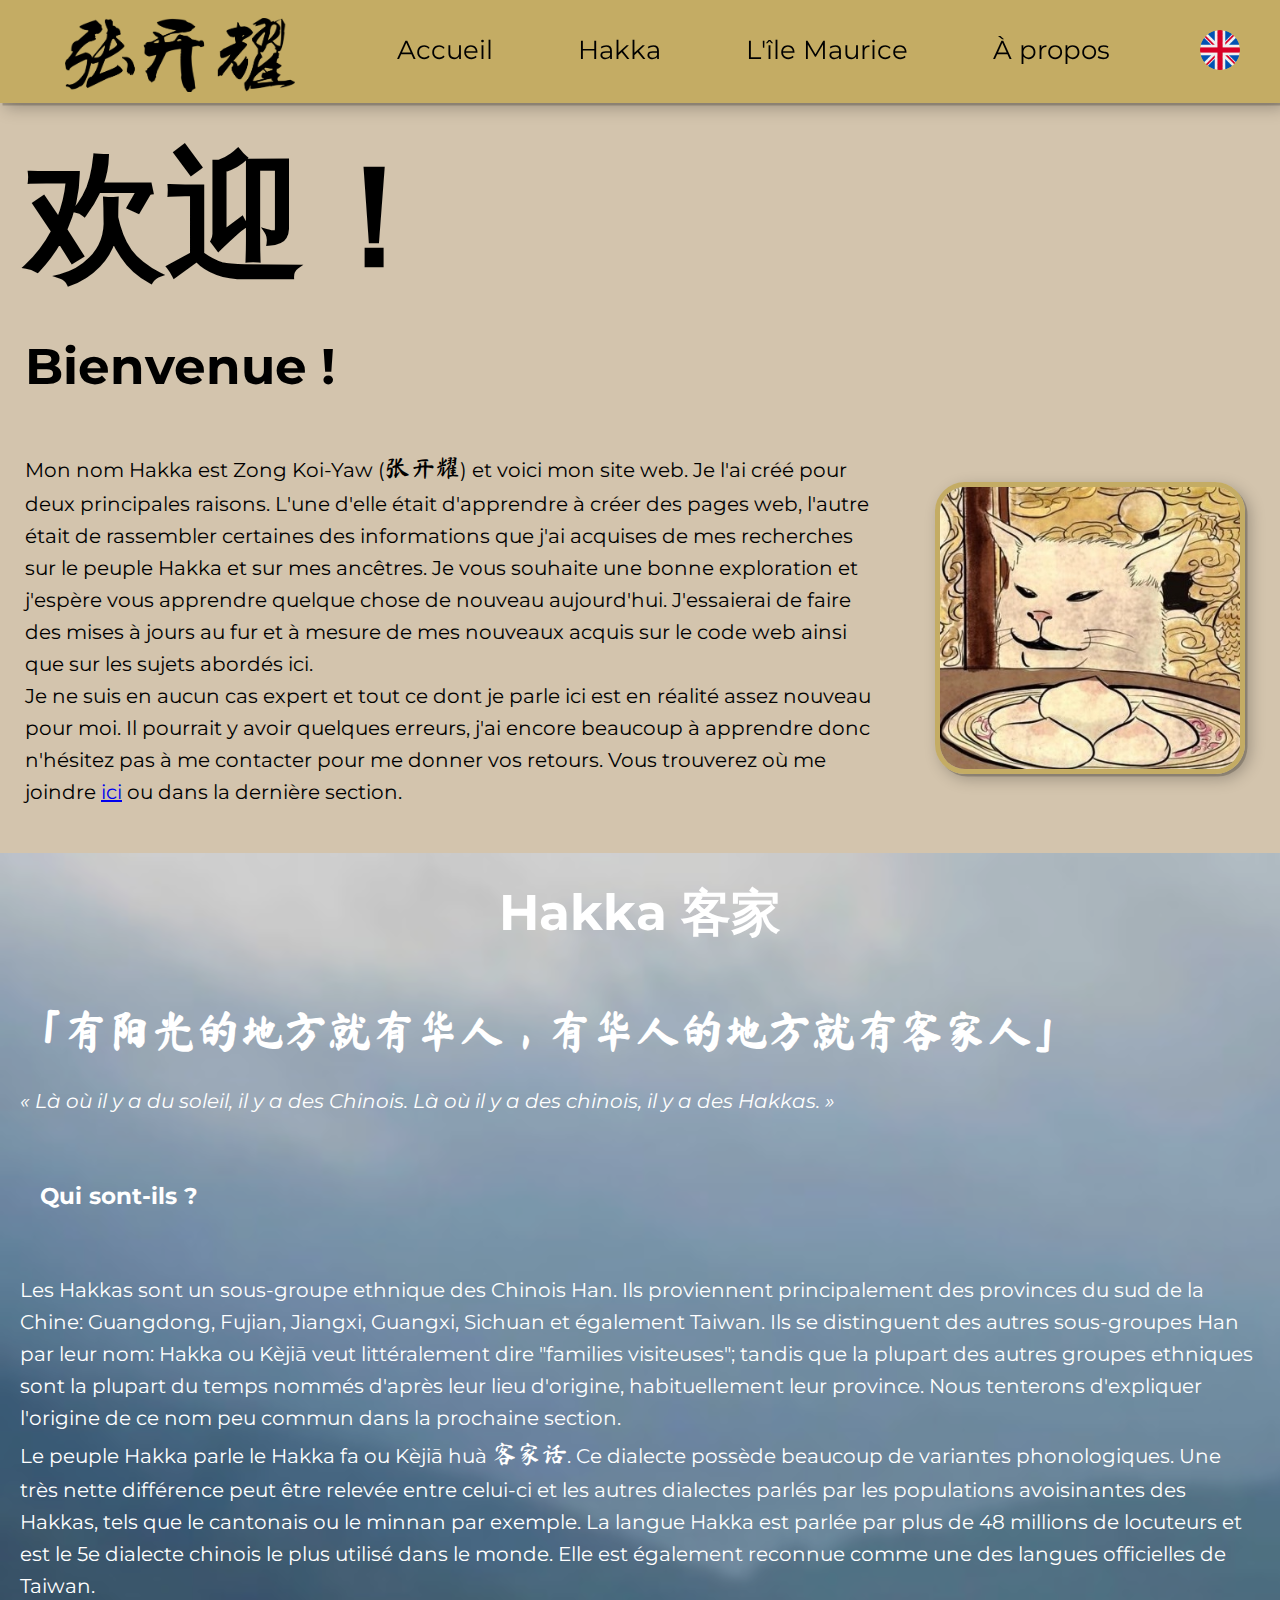
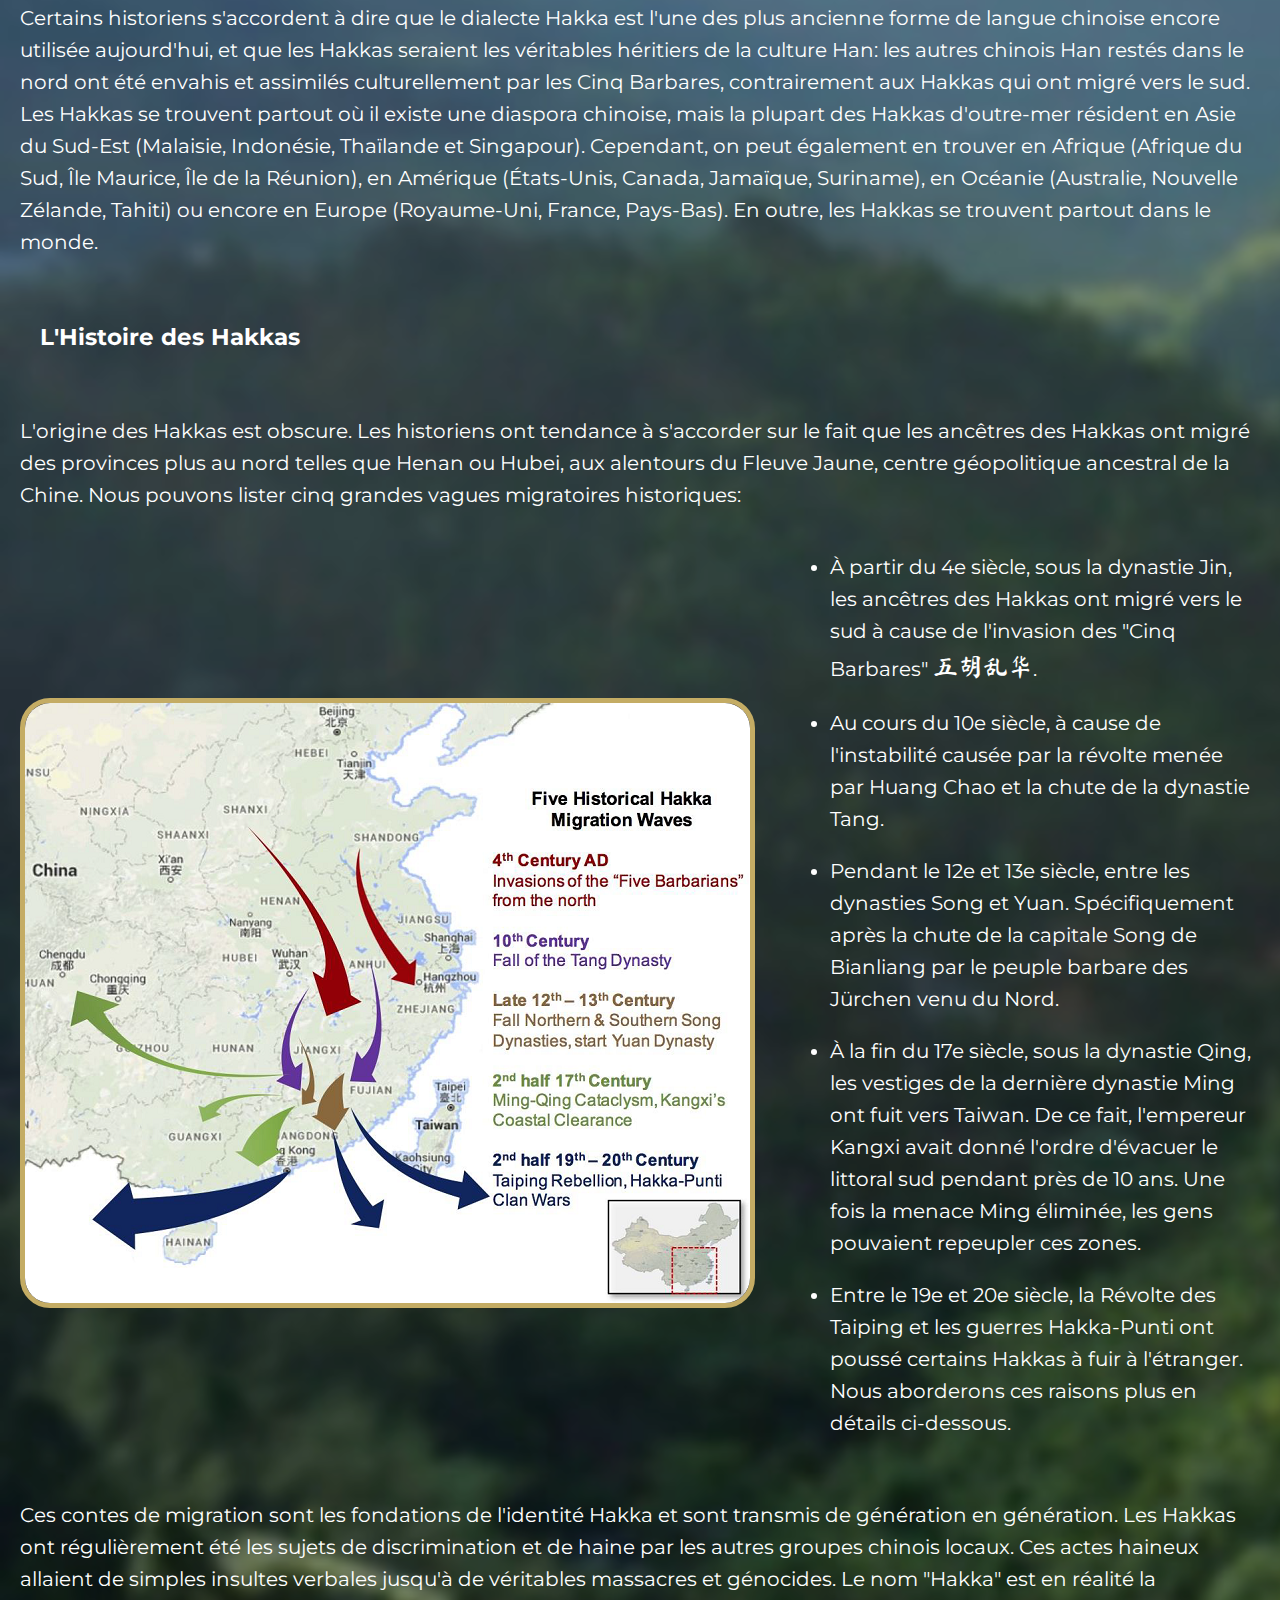
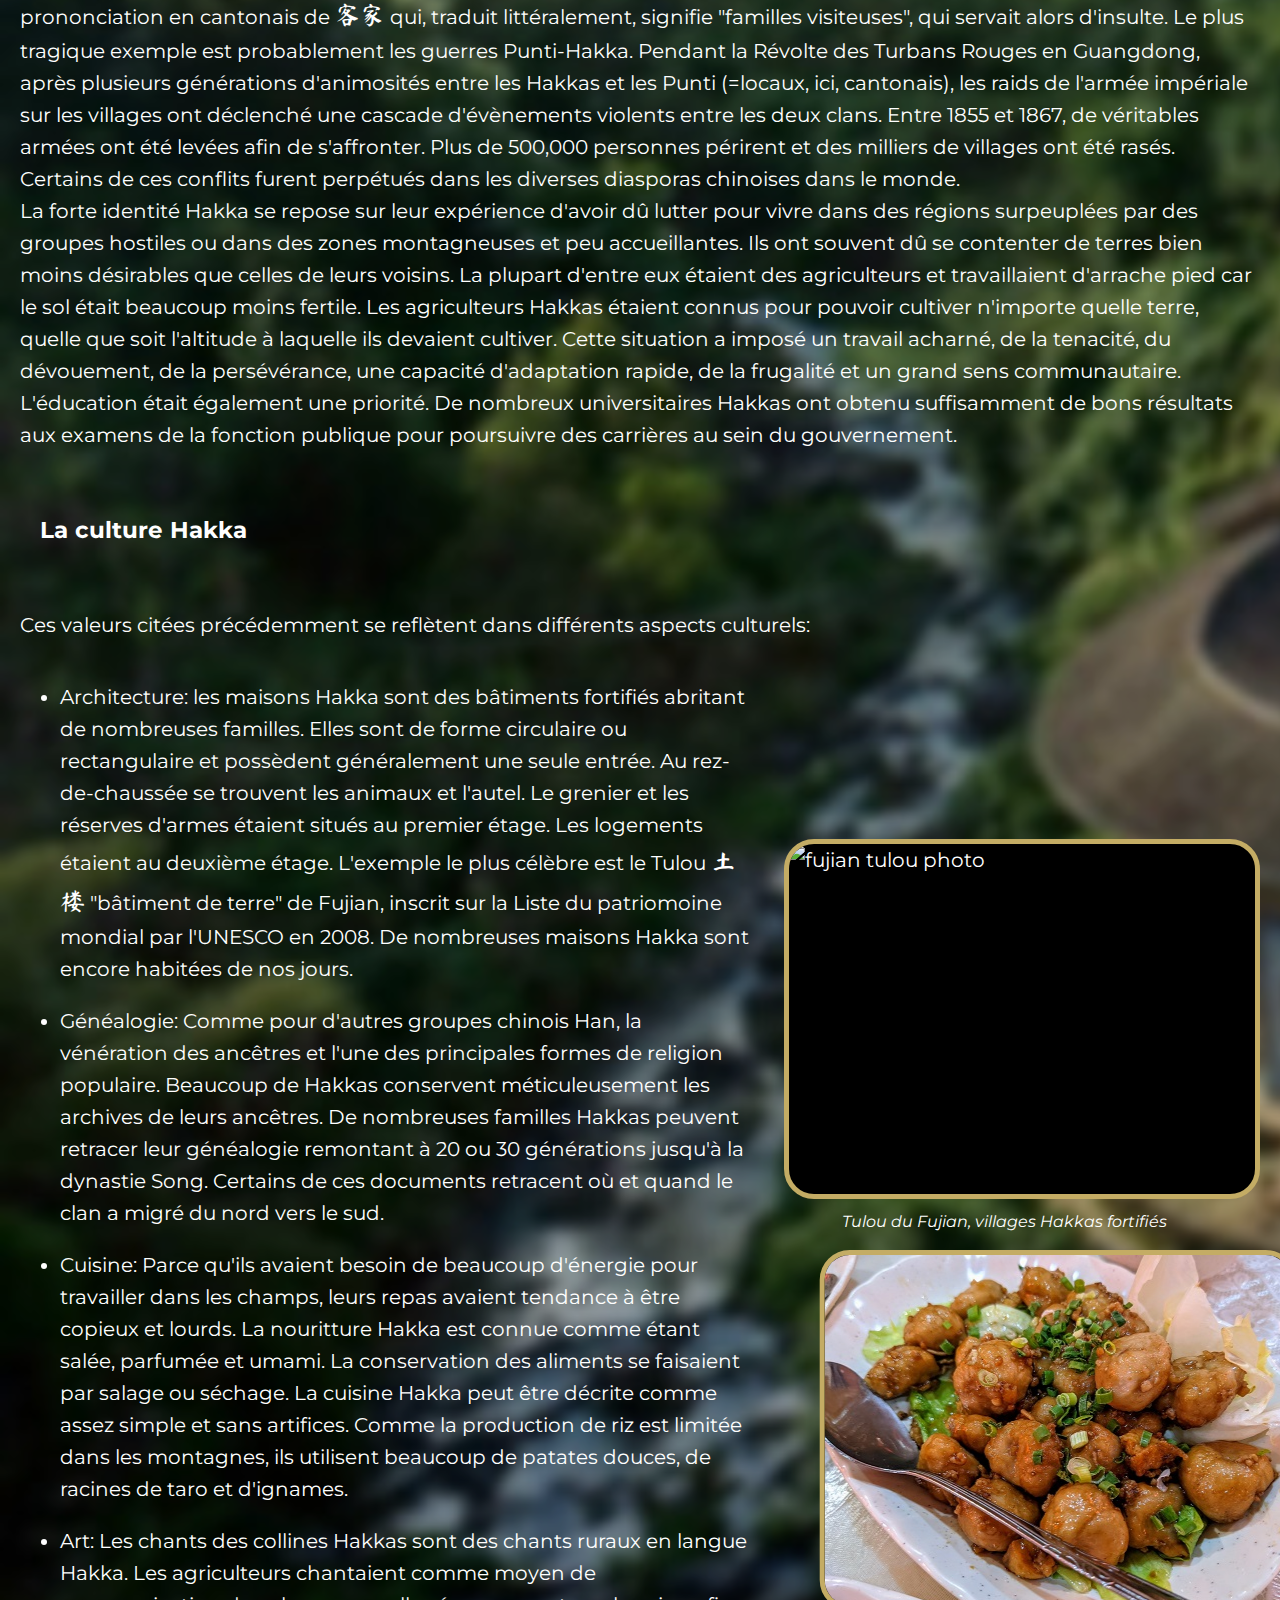
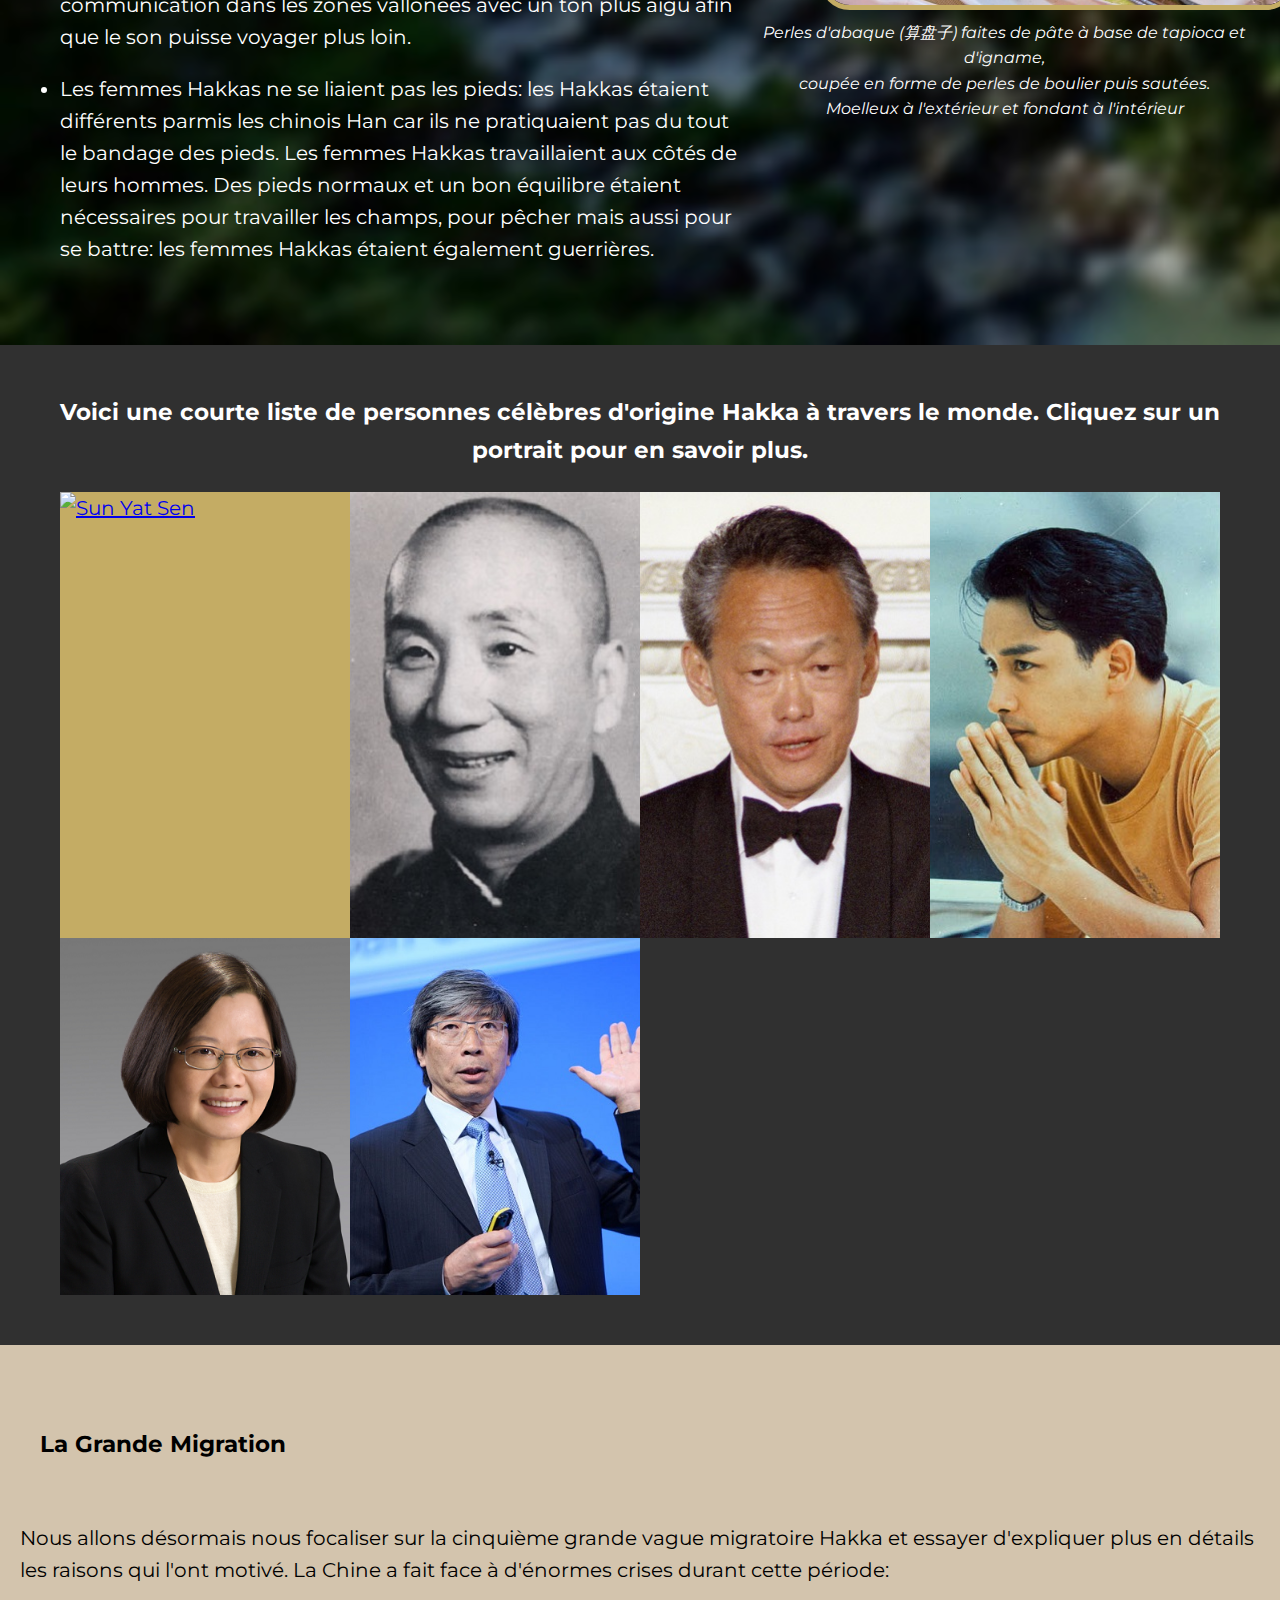
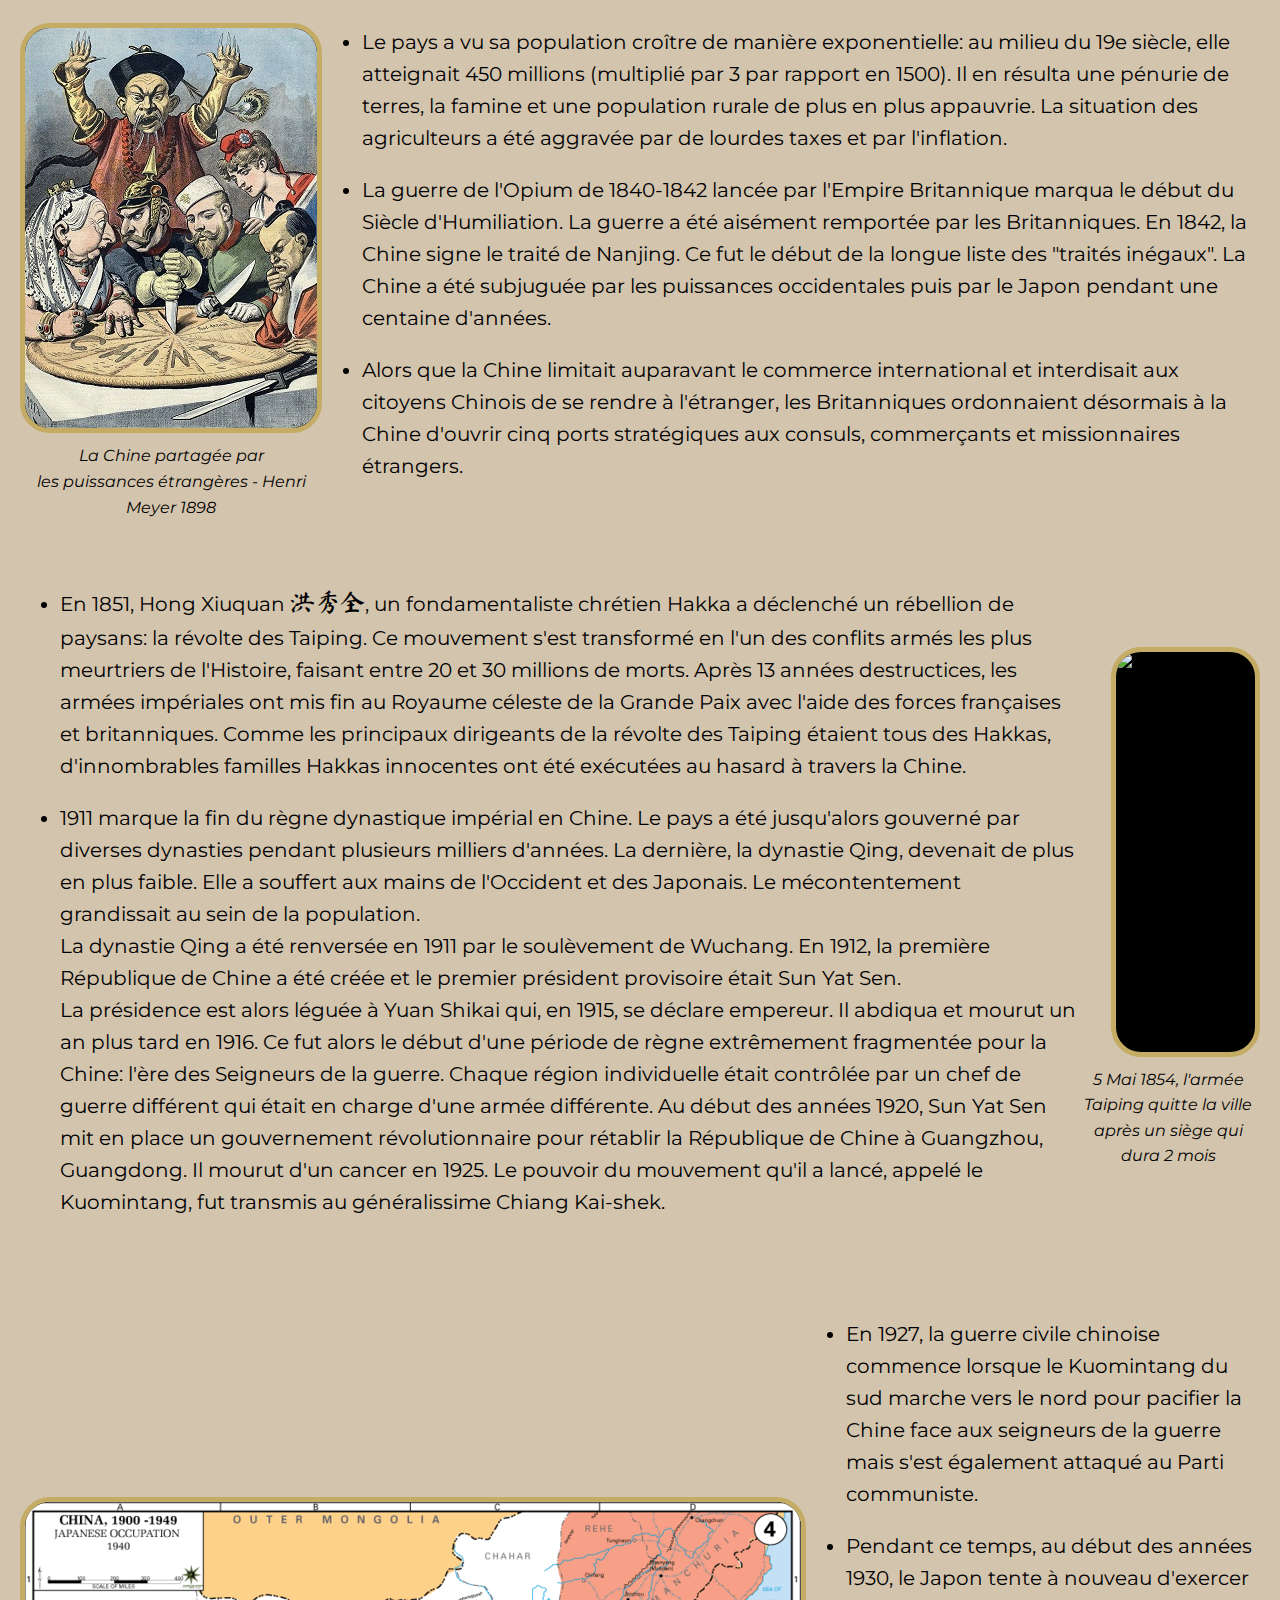
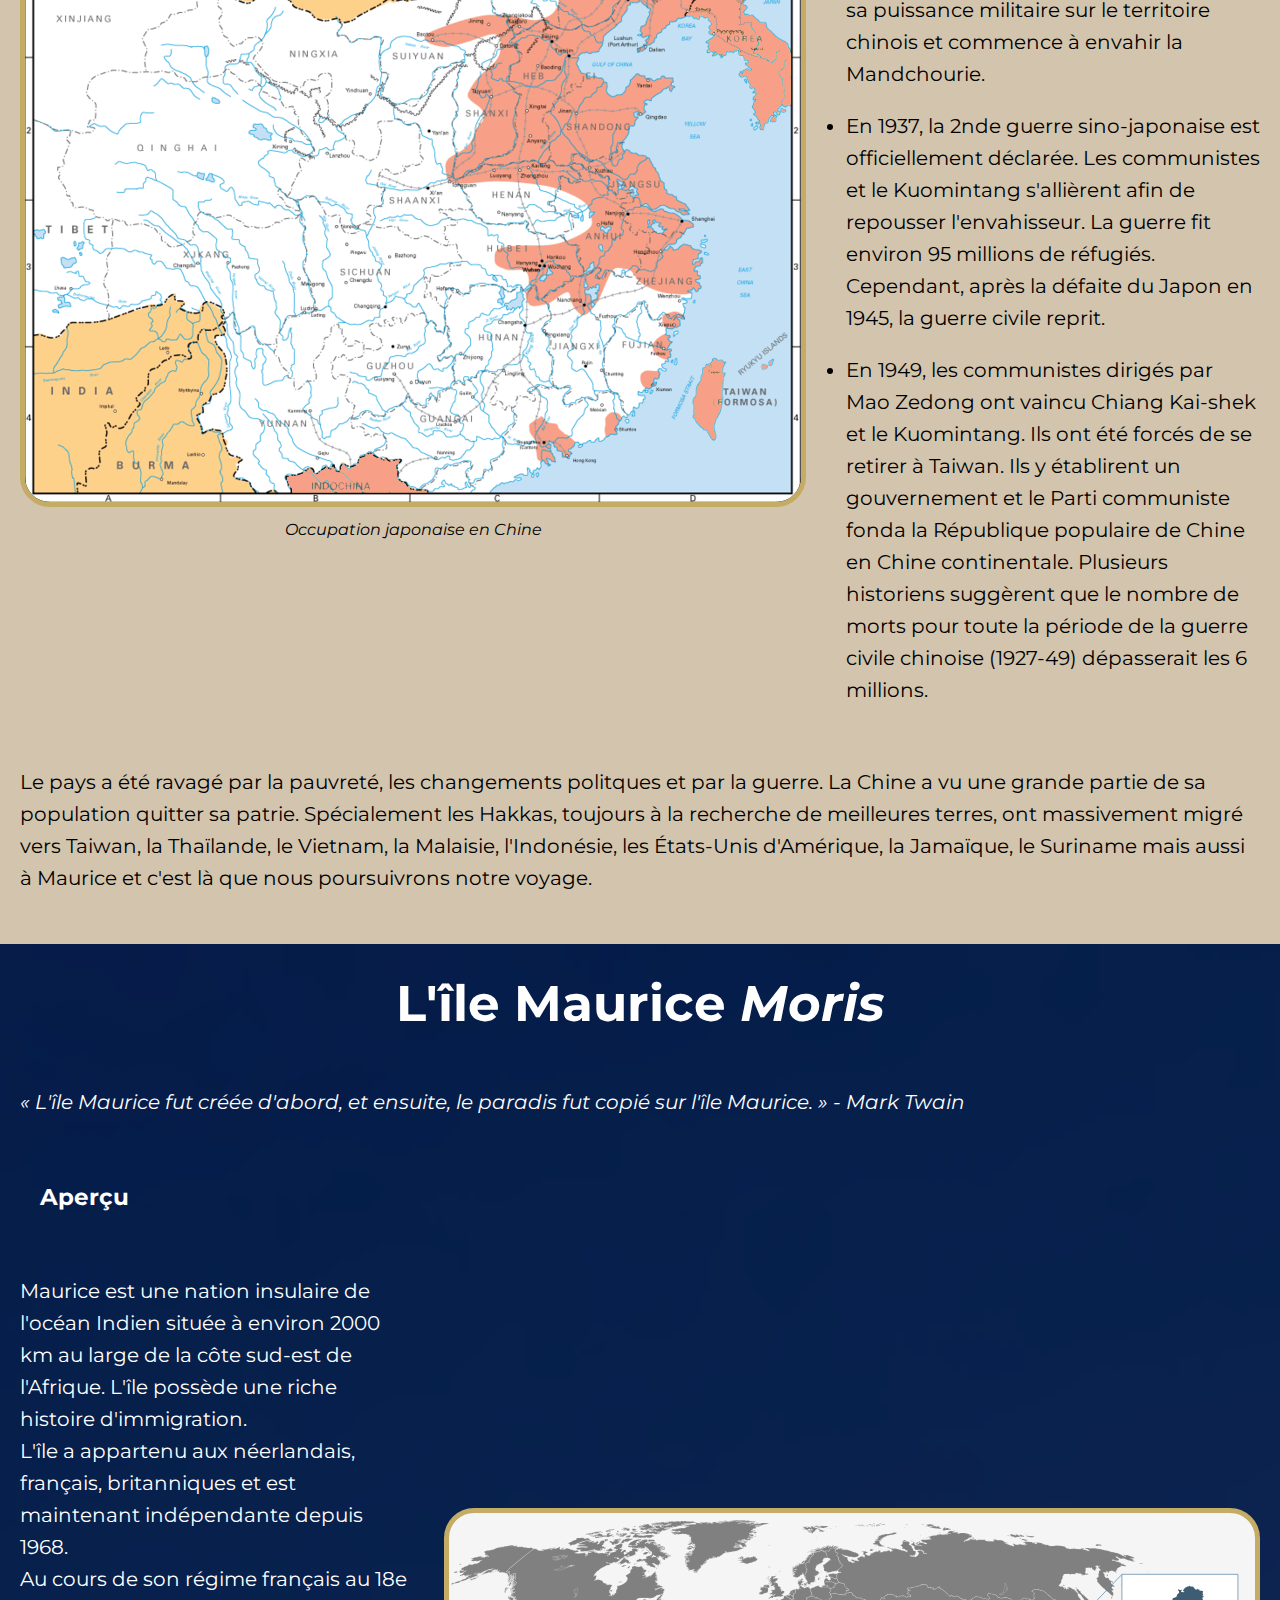
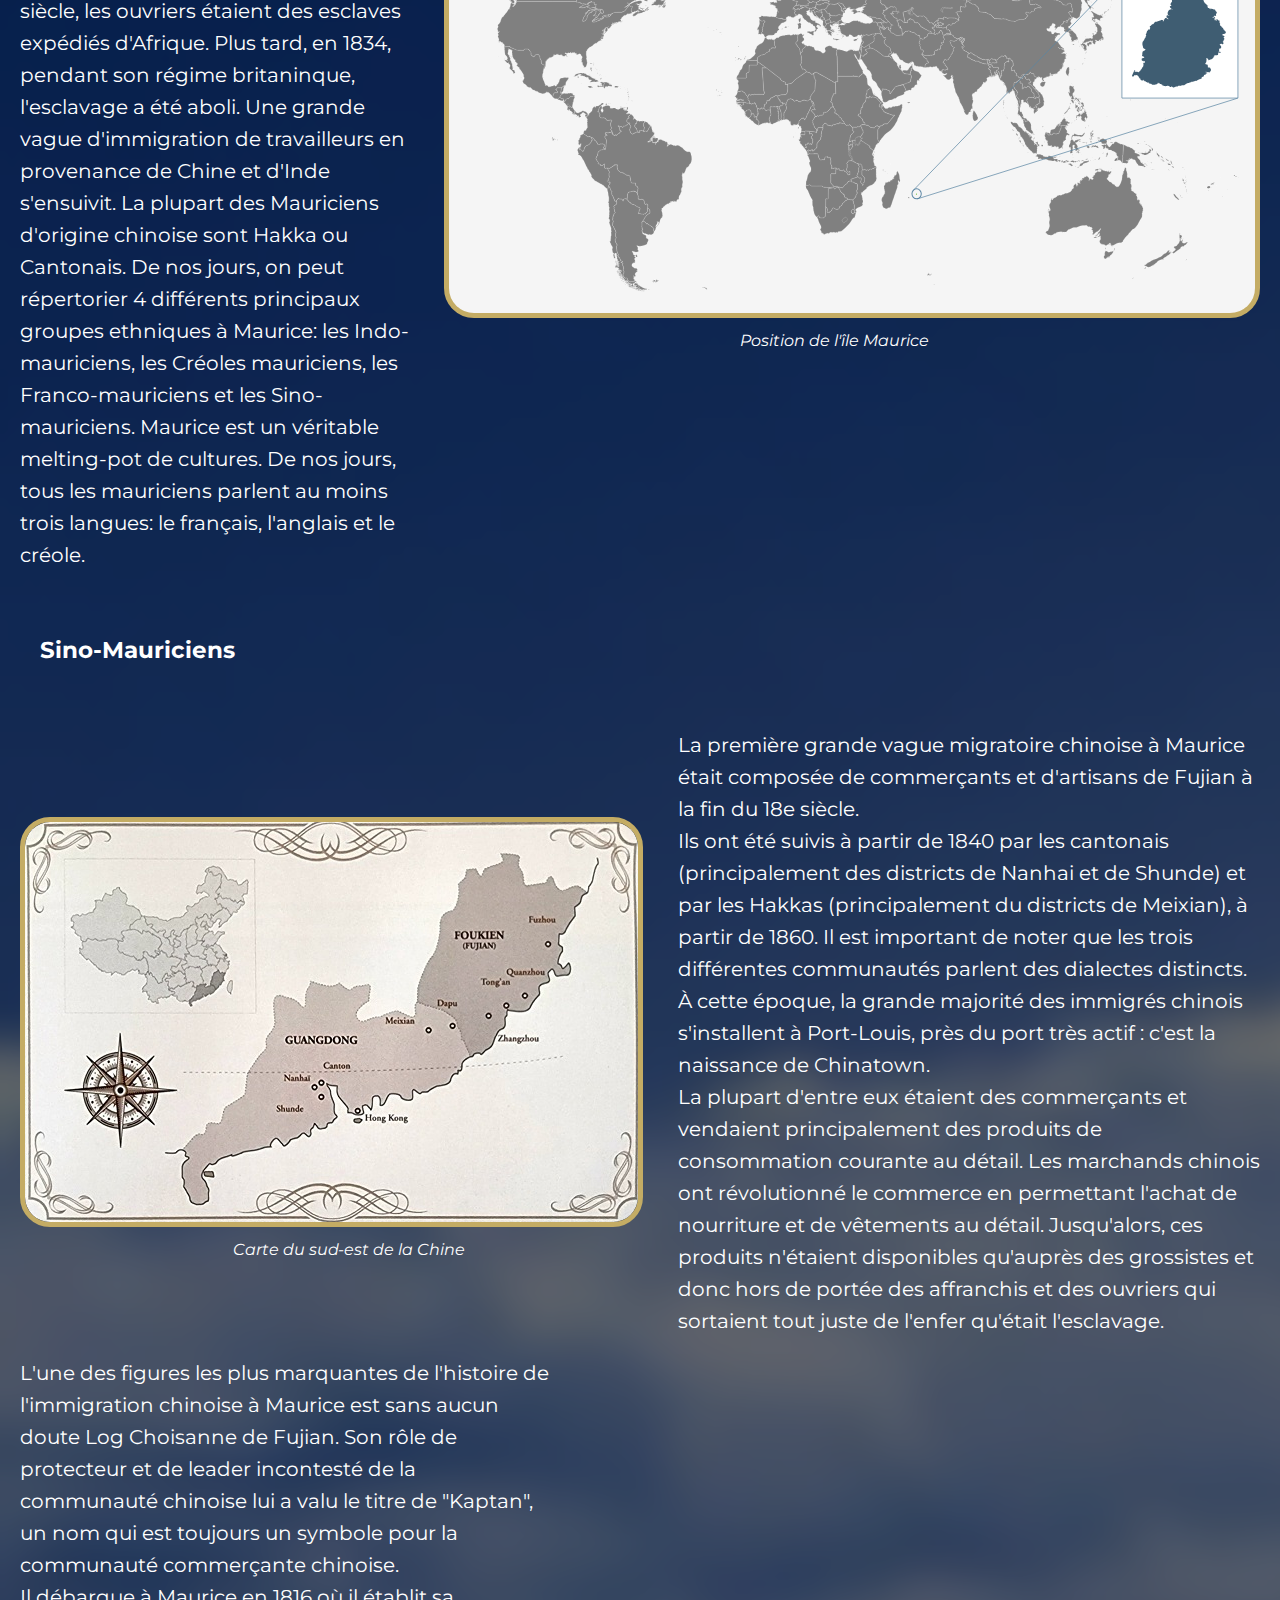
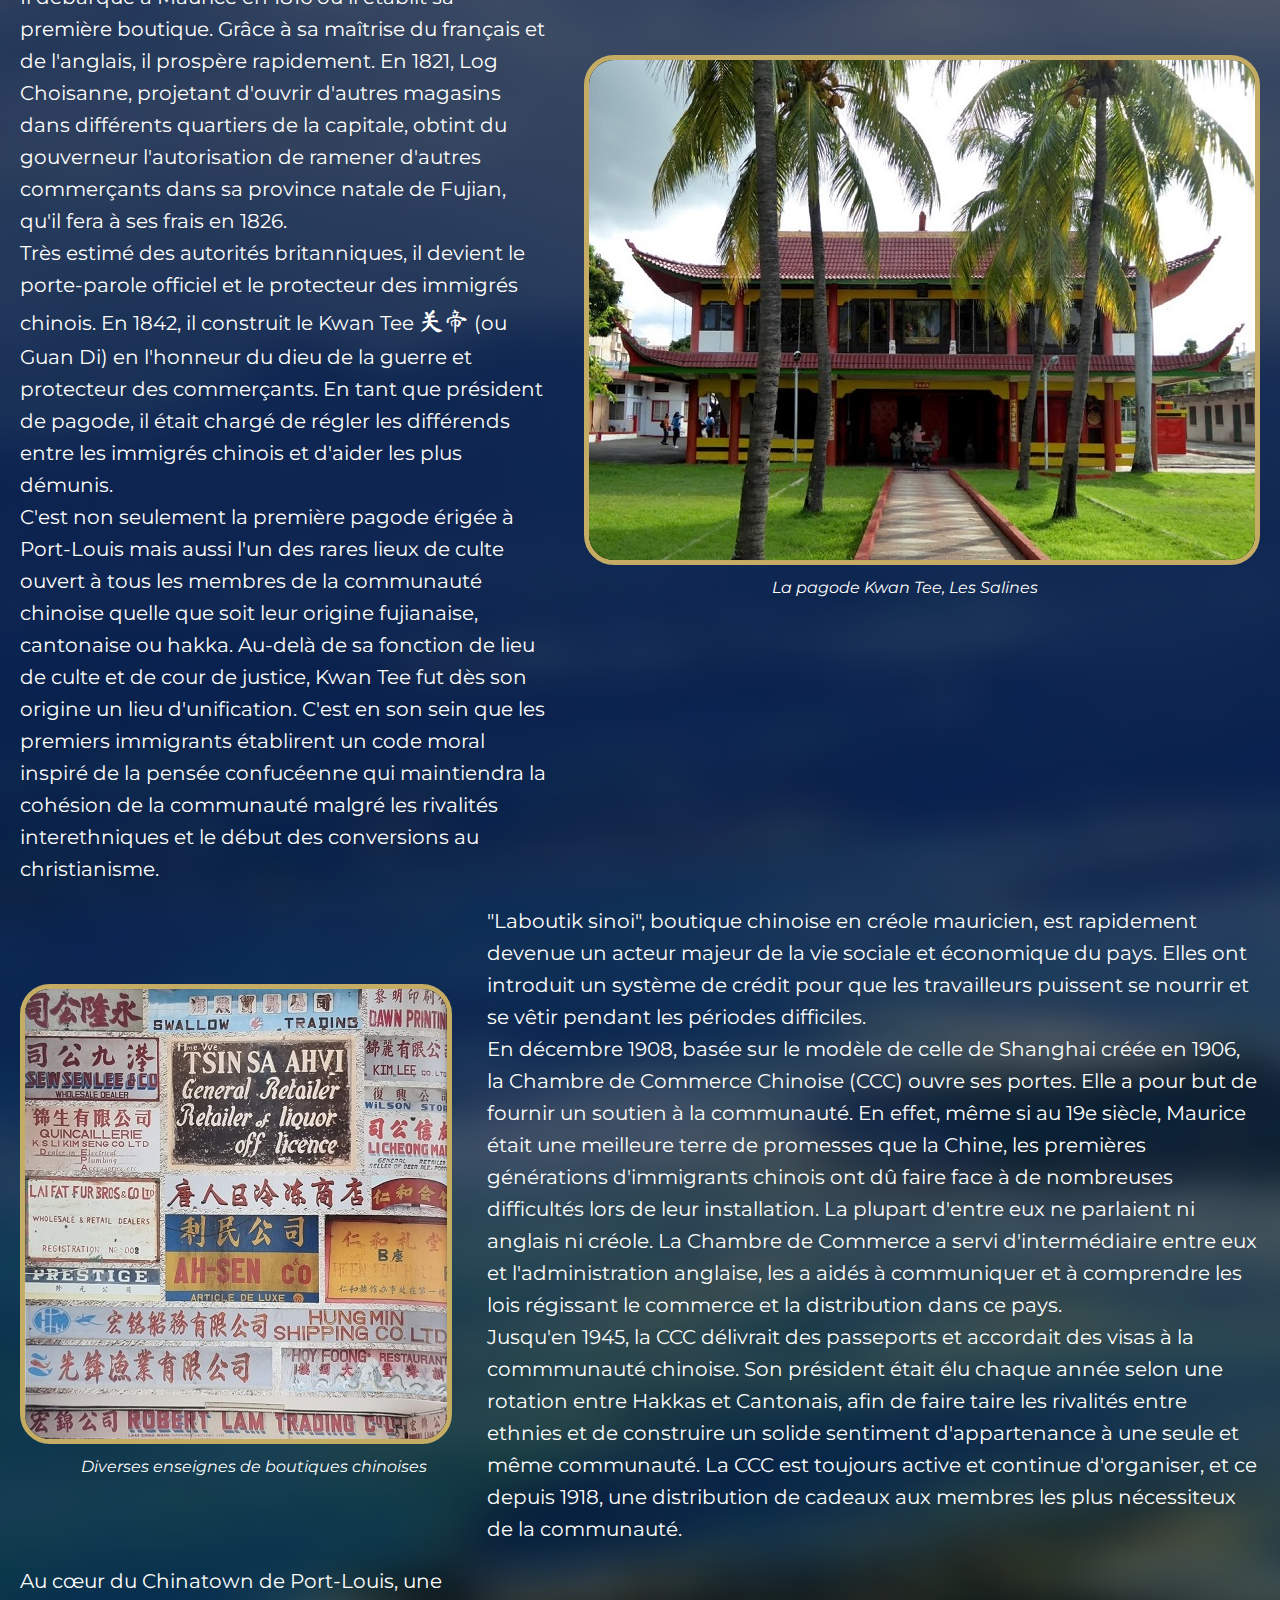
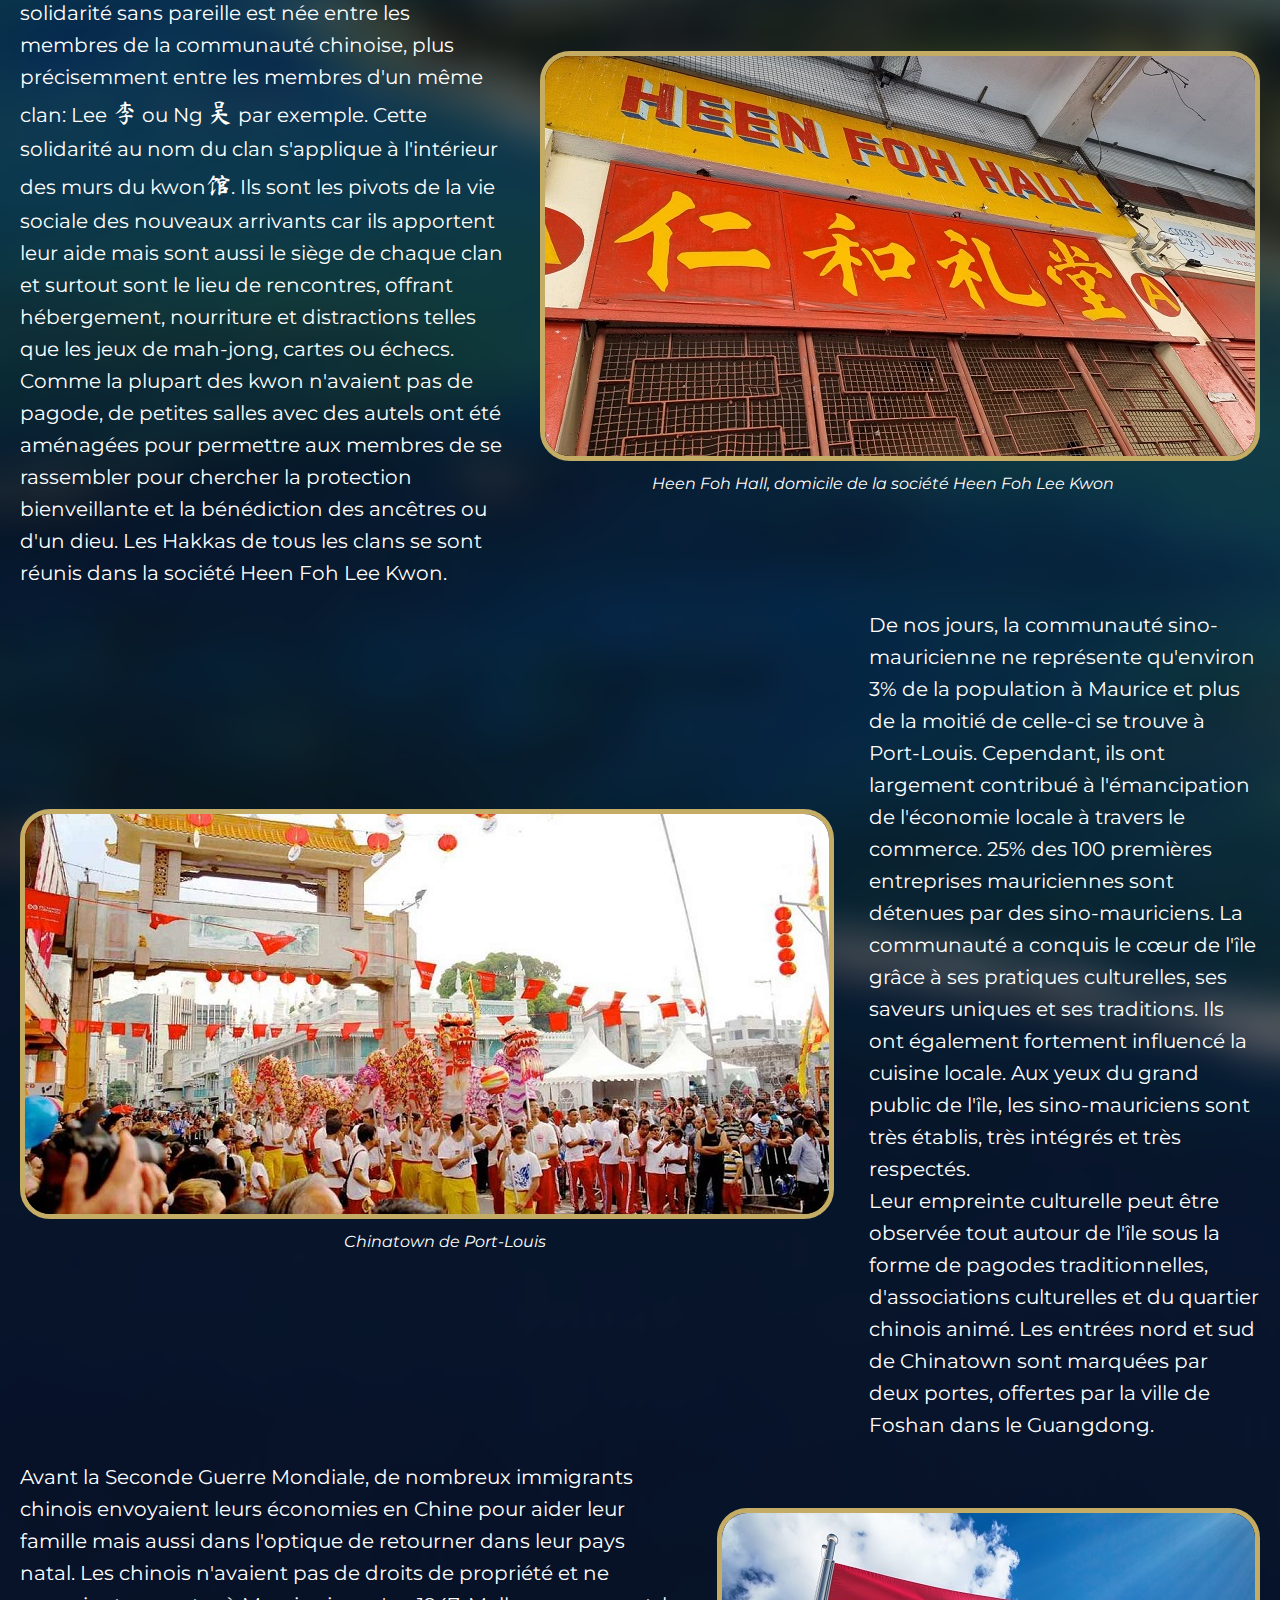
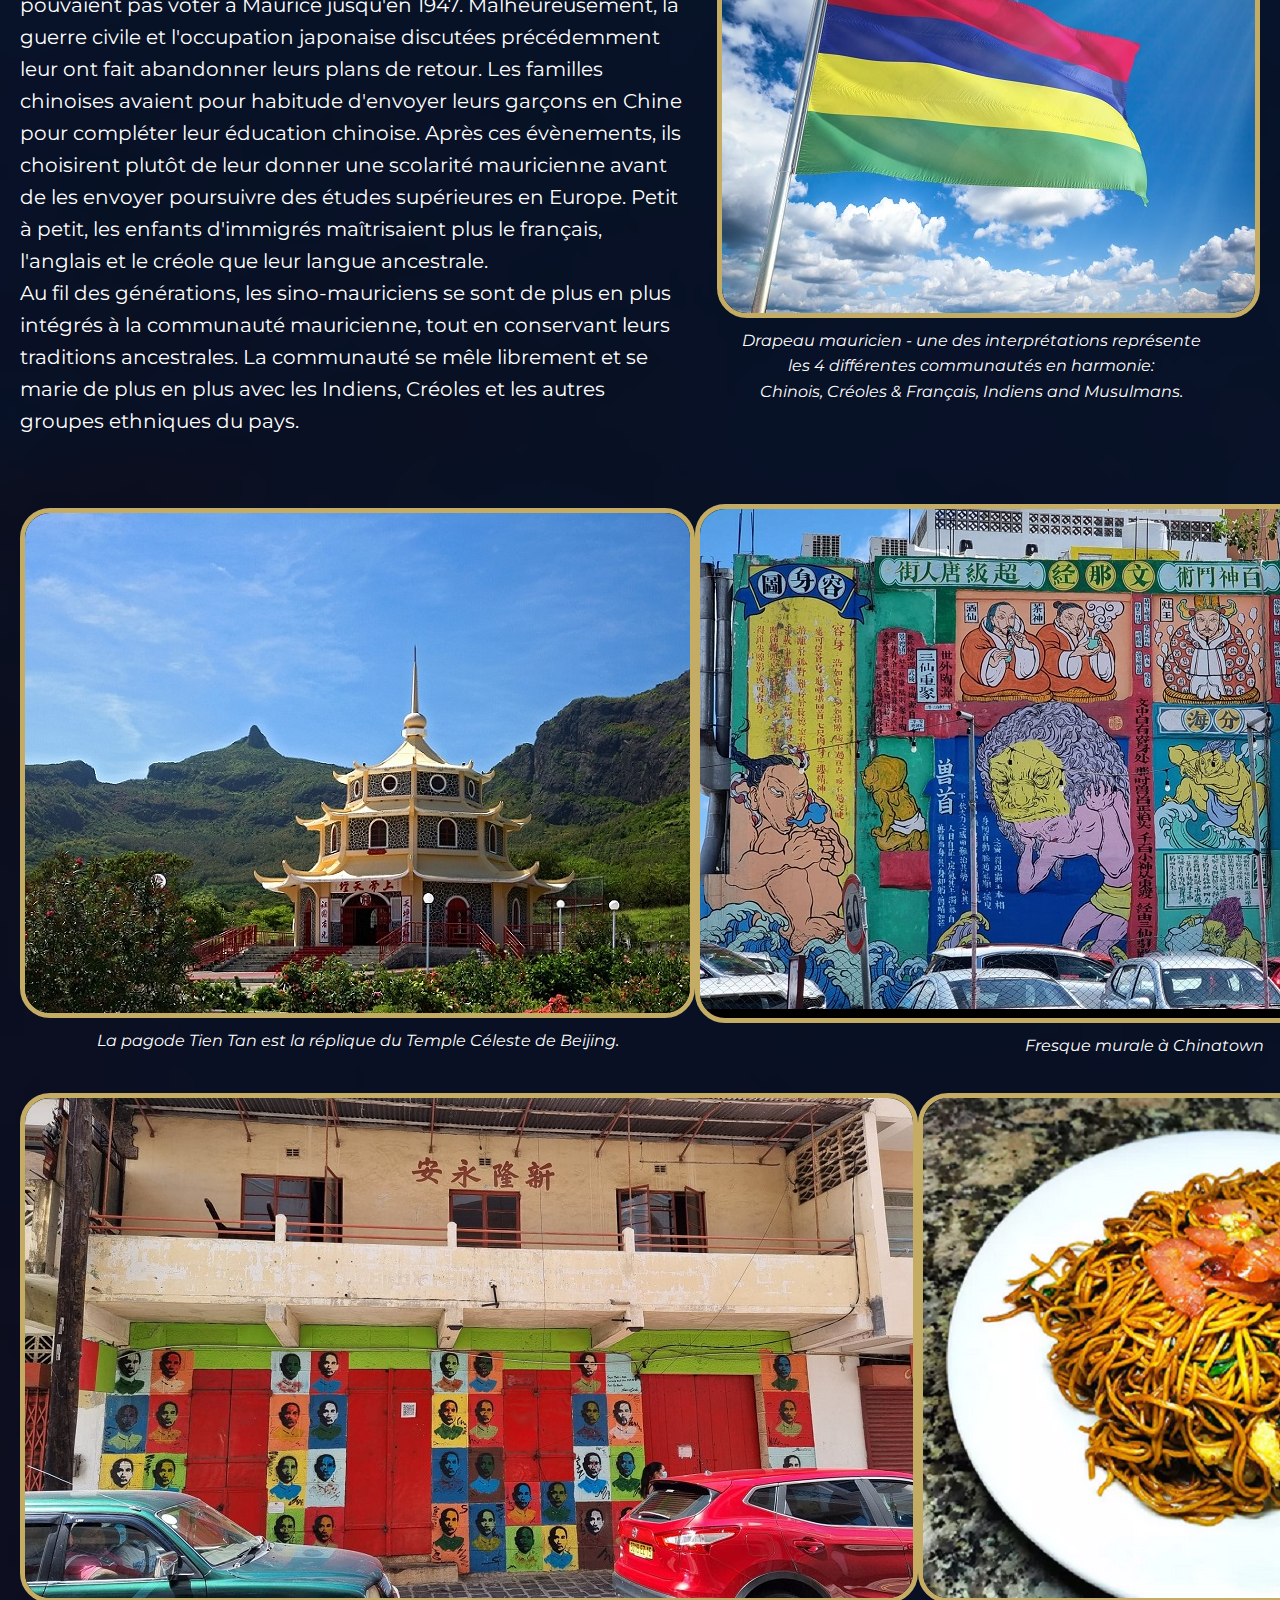
==== index_fr.html @ ba9008d9 "Add files via upload" ====
<!DOCTYPE html>
<html>
<head>
	<meta charset="utf-8">
	<meta name="viewport" content="width=device-width, initial-scale=1">
	<link rel="stylesheet" type="text/css" href="css/style.css">
	<link rel="preconnect" href="https://fonts.googleapis.com">
	<link rel="preconnect" href="https://fonts.gstatic.com" crossorigin>
	<link href="https://fonts.googleapis.com/css2?family=Ma+Shan+Zheng&family=Montserrat:wght@500&display=swap" rel="stylesheet"> 
	<title>张开耀</title>
</head>
<body>
	<nav class="nav">
		<a href=#home><img src="img/logo.png" class="logo" alt=张开耀></a>
		<ul>
			<li><a href=#home>Accueil</a></li>
			<li><a href=#history>Hakka</a></li>
			<li><a href=#mauritius>L'île Maurice</a></li>
			<li><a href=#about>À propos</a></li>
		</ul>
		<a href="index.html"><img title="English" class="flag" src="img/ukflag.png" alt="Anglais"/></a>
	</nav>
	<section class="home" id=home>
		<h1 class="welcome">欢迎！</h1>
		<h2 class="subtitle">Bienvenue !</h2>
			<div class="flex">
				<div>
					<p>Mon nom Hakka est Zong Koi-Yaw (<span class="cc">张开耀</span>) et voici mon site web. Je l'ai créé pour deux principales raisons. L'une d'elle était d'apprendre à créer des pages web, l'autre était de rassembler certaines des informations que j'ai acquises de mes recherches sur le peuple Hakka et sur mes ancêtres. Je vous souhaite une bonne exploration et j'espère vous apprendre quelque chose de nouveau aujourd'hui. J'essaierai de faire des mises à jours au fur et à mesure de mes nouveaux acquis sur le code web ainsi que sur les sujets abordés ici.</p>
					<p>Je ne suis en aucun cas expert et tout ce dont je parle ici est en réalité assez nouveau pour moi. Il pourrait y avoir quelques erreurs, j'ai encore beaucoup à apprendre donc n'hésitez pas à me contacter pour me donner vos retours. Vous trouverez où me joindre <a href=#>ici</a> ou dans la dernière section.</p>
				</div>
				<img src="img/chinesecat.jpg" class="avatar" alt="my avatar" />
			</div>

	</section>
	<section class="history" id=history>
		<h2 class="sectiontitle">Hakka 客家</h2>
		<h3 class="chinesequote"><span class="cc">「有阳光的地方就有华人，有华人的地方就有客家人」</span></h3>
		<p class="citation">« Là où il y a du soleil, il y a des Chinois. Là où il y a des chinois, il y a des Hakkas. »</p>
			<h3 class="sectionsub">Qui sont-ils ?</h3>
				<p>Les Hakkas sont un sous-groupe ethnique des Chinois Han. Ils proviennent principalement des provinces du sud de la Chine: Guangdong, Fujian, Jiangxi, Guangxi, Sichuan et également Taiwan. Ils se distinguent des autres sous-groupes Han par leur nom: Hakka ou Kèjiā veut littéralement dire "families visiteuses"; tandis que la plupart des autres groupes ethniques sont la plupart du temps nommés d'après leur lieu d'origine, habituellement leur province. Nous tenterons d'expliquer l'origine de ce nom peu commun dans la prochaine section.</p>
				<p>Le peuple Hakka parle le Hakka fa ou Kèjiā huà <span class="cc">客家话</span>. Ce dialecte possède beaucoup de variantes phonologiques. Une très nette différence peut être relevée entre celui-ci et les autres dialectes parlés par les populations avoisinantes des Hakkas, tels que le cantonais ou le minnan par exemple. La langue Hakka est parlée par plus de 48 millions de locuteurs et est le 5e dialecte chinois le plus utilisé dans le monde. Elle est également reconnue comme une des langues officielles de Taiwan. </p>
				<p>Certains historiens s'accordent à dire que le dialecte Hakka est l'une des plus ancienne forme de langue chinoise encore utilisée aujourd'hui, et que les Hakkas seraient les véritables héritiers de la culture Han: les autres chinois Han restés dans le nord ont été envahis et assimilés culturellement par les Cinq Barbares, contrairement aux Hakkas qui ont migré vers le sud. </p>
				<p>Les Hakkas se trouvent partout où il existe une diaspora chinoise, mais la plupart des Hakkas d'outre-mer résident en Asie du Sud-Est (Malaisie, Indonésie, Thaïlande et Singapour). Cependant, on peut également en trouver en Afrique (Afrique du Sud, Île Maurice, Île de la Réunion), en Amérique (États-Unis, Canada, Jamaïque, Suriname), en Océanie (Australie, Nouvelle Zélande, Tahiti) ou encore en Europe (Royaume-Uni, France, Pays-Bas). En outre, les Hakkas se trouvent partout dans le monde.</p>
			<h3 class="sectionsub">L'Histoire des Hakkas</h3>
				<p>L'origine des Hakkas est obscure. Les historiens ont tendance à s'accorder sur le fait que les ancêtres des Hakkas ont migré des provinces plus au nord telles que Henan ou Hubei, aux alentours du Fleuve Jaune, centre géopolitique ancestral de la Chine. Nous pouvons lister cinq grandes vagues migratoires historiques:
			<div class="flex">
				<div class="img_wrap migration">
				<img src="img/migration.png" alt="migration" />
				<p class="credit">Image by <a href="https://commons.wikimedia.org/wiki/File:5_historical_hakka_migrations.svg" target="_blank">Sdcheung</a>, <a href="https://creativecommons.org/licenses/by-sa/4.0" target="_blank">CC BY-SA 4.0</a>, via Wikimedia Commons</p>
				</div>
				<ul>
					<li>À partir du 4e siècle, sous la dynastie Jin, les ancêtres des Hakkas ont migré vers le sud à cause de l'invasion des "Cinq Barbares" <span class="cc">五胡乱华</span>.</li>
					<li>Au cours du 10e siècle, à cause de l'instabilité causée par la révolte menée par Huang Chao et la chute de la dynastie Tang.</li>
					<li>Pendant le 12e et 13e siècle, entre les dynasties Song et Yuan. Spécifiquement après la chute de la capitale Song de Bianliang par le peuple barbare des Jürchen venu du Nord.</li>
					<li>À la fin du 17e siècle, sous la dynastie Qing, les vestiges de la dernière dynastie Ming ont fuit vers Taiwan. De ce fait, l'empereur Kangxi avait donné l'ordre d'évacuer le littoral sud pendant près de 10 ans. Une fois la menace Ming éliminée, les gens pouvaient repeupler ces zones.</li>
					<li>Entre le 19e et 20e siècle, la Révolte des Taiping et les guerres Hakka-Punti ont poussé certains Hakkas à fuir à l'étranger. Nous aborderons ces raisons plus en détails ci-dessous.</li>
				</ul>
			</div>
				<p>Ces contes de migration sont les fondations de l'identité Hakka et sont transmis de génération en génération. Les Hakkas ont régulièrement été les sujets de discrimination et de haine par les autres groupes chinois locaux. Ces actes haineux allaient de simples insultes verbales jusqu'à de véritables massacres et génocides. Le nom "Hakka" est en réalité la prononciation en cantonais de <span class="cc">客家</span> qui, traduit littéralement, signifie "familles visiteuses", qui servait alors d'insulte. Le plus tragique exemple est probablement les guerres Punti-Hakka. Pendant la Révolte des Turbans Rouges en Guangdong, après plusieurs générations d'animosités entre les Hakkas et les Punti (=locaux, ici, cantonais), les raids de l'armée impériale sur les villages ont déclenché une cascade d'évènements violents entre les deux clans. Entre 1855 et 1867, de véritables armées ont été levées afin de s'affronter. Plus de 500,000 personnes périrent et des milliers de villages ont été rasés. Certains de ces conflits furent perpétués dans les diverses diasporas chinoises dans le monde.</p>
				<p>La forte identité Hakka se repose sur leur expérience d'avoir dû lutter pour vivre dans des régions surpeuplées par des groupes hostiles ou dans des zones montagneuses et peu accueillantes. Ils ont souvent dû se contenter de terres bien moins désirables que celles de leurs voisins. La plupart d'entre eux étaient des agriculteurs et travaillaient d'arrache pied car le sol était beaucoup moins fertile. Les agriculteurs Hakkas étaient connus pour pouvoir cultiver n'importe quelle terre, quelle que soit l'altitude à laquelle ils devaient cultiver. Cette situation a imposé un travail acharné, de la tenacité, du dévouement, de la persévérance, une capacité d'adaptation rapide, de la frugalité et un grand sens communautaire.</p>
				<p>L'éducation était également une priorité. De nombreux universitaires Hakkas ont obtenu suffisamment de bons résultats aux examens de la fonction publique pour poursuivre des carrières au sein du gouvernement.</p>
			<h3 class="sectionsub">La culture Hakka</h3>
				<p>Ces valeurs citées précédemment se reflètent dans différents aspects culturels:</p>
			<div class="flex">
				<ul>
					<li>Architecture: les maisons Hakka sont des bâtiments fortifiés abritant de nombreuses familles. Elles sont de forme circulaire ou rectangulaire et possèdent généralement une seule entrée. Au rez-de-chaussée se trouvent les animaux et l'autel. Le grenier et les réserves d'armes étaient situés au premier étage. Les logements étaient au deuxième étage. L'exemple le plus célèbre est le Tulou <span class="cc">土楼</span> "bâtiment de terre" de Fujian, inscrit sur la Liste du patriomoine mondial par l'UNESCO en 2008. De nombreuses maisons Hakka sont encore habitées de nos jours.</li>
					<li>Généalogie: Comme pour d'autres groupes chinois Han, la vénération des ancêtres et l'une des principales formes de religion populaire. Beaucoup de Hakkas conservent méticuleusement les archives de leurs ancêtres. De nombreuses familles Hakkas peuvent retracer leur généalogie remontant à 20 ou 30 générations jusqu'à la dynastie Song. Certains de ces documents retracent où et quand le clan a migré du nord vers le sud.</li>
					<li>Cuisine: Parce qu'ils avaient besoin de beaucoup d'énergie pour travailler dans les champs, leurs repas avaient tendance à être copieux et lourds. La nouritture Hakka est connue comme étant salée, parfumée et umami. La conservation des aliments se faisaient par salage ou séchage. La cuisine Hakka peut être décrite comme assez simple et sans artifices. Comme la production de riz est limitée dans les montagnes, ils utilisent beaucoup de patates douces, de racines de taro et d'ignames.</li>
					<li>Art: Les chants des collines Hakkas sont des chants ruraux en langue Hakka. Les agriculteurs chantaient comme moyen de communication dans les zones vallonées avec un ton plus aigu afin que le son puisse voyager plus loin.</li>
					<li>Les femmes Hakkas ne se liaient pas les pieds: les Hakkas étaient différents parmis les chinois Han car ils ne pratiquaient pas du tout le bandage des pieds. Les femmes Hakkas travaillaient aux côtés de leurs hommes. Des pieds normaux et un bon équilibre étaient nécessaires pour travailler les champs, pour pêcher mais aussi pour se battre: les femmes Hakkas étaient également guerrières.</li>
				</ul>
				<div>
					<div class="img_wrap fujian">
						<img src="img/fujian.jpg" alt="fujian tulou photo" />
						<p class="credit">Image by <a href="https://commons.wikimedia.org/wiki/File:Chuxi_tulou_cluster.JPG" target="_blank">Gisling</a>, <a href="https://creativecommons.org/licenses/by-sa/3.0" target="_blank">CC BY-SA 3.0</a>, via Wikimedia Commons</p>
					</div>
					<p class="legend">Tulou du Fujian, villages Hakkas fortifiés</p>
					<div class="img_wrap abacus">
					<img src="img/abacus.jpg" alt="abacus beads photo" />
					<p class="credit">Image by <a href="https://commons.wikimedia.org/wiki/File:Hakka_abacus_seeds.jpg" target="_blank">Jpatokal</a>, <a href="https://creativecommons.org/licenses/by-sa/4.0" target="_blank">CC BY-SA 4.0</a>, via Wikimedia Commons</p>
				</div>
				<p class="legend">Perles d'abaque (算盘子) faites de pâte à base de tapioca et d'igname,<br> coupée en forme de perles de boulier puis sautées. <br>Moelleux à l'extérieur et fondant à l'intérieur</p>
			</div>	
	</section>
	<section class="hakkaworld">
		<h3 class="sectiontitle">Voici une courte liste de personnes célèbres d'origine Hakka à travers le monde. Cliquez sur un portrait pour en savoir plus.</h3>
		<div class="gallery">
			<div onclick="myfunction1()" class="galleryitem"><a href="#a" class="gallerya">
				<img src ="img/sun.jpg" id="a" alt="Sun Yat Sen" class="galleryimg"></a></div>
			<div onclick="myfunction5()" class="galleryitem"><a href="#b"class="gallerya">
				<img src ="img/yipman.jpg" id="b" alt="Yip Man" class="galleryimg"></a></div>
			<div onclick="myfunction2()" class="galleryitem"><a href ="#c" class="gallerya">
				<img src ="img/lee.jpg" id="c" alt="Lee Kuan Yew" class="galleryimg"></a></div>
			<div onclick="myfunction3()" class="galleryitem"><a href ="#d" class="gallerya">
				<img src ="img/leslie.jpg" id="d"  alt="Leslie Cheung" class="galleryimg"></a></div>
			<div onclick="myfunction4()" class="galleryitem"><a href ="#e" class="gallerya">
				<img src ="img/tsai.png" id="e" alt="Tsai Ing Wen" class="galleryimg"></a></div>
			<div onclick="myfunction6()" class="galleryitem"><a href ="#f" class="gallerya">
				<img src ="img/soonshiong.jpg" id="f" alt="Patrick Soon-Shiong" class="galleryimg"></a></div>
		</div>
		<div class="hakkabio a">Sun Yat Sen <span class="cc">孙逸仙</span> était un homme d'État, médecin et philosophe chinois, qui a été le premier président provisoire de la République de Chine et le premier dirigeant du Kuomintang (Parti nationaliste chinois). Il est appelé "Père de la nation" en République de Chine et le "Précurseur de la Révolution" en République Populaire de Chine pour son rôle déterminant dans le renversement de la dynastie Qing pendant la Révolution Xinhai de 1911. Sun est unique parmi les dirigeants chinois du 20e siècle pour être largement vénéré à la fois en Chine continentale et à Taiwan.</div>
		<div class="hakkabio b">Lee Kuan Yew <span class="cc">李光耀</span> était un homme d'État et avocat singapourien qui a été Premier Ministre de Singapour de 1959 à 1990 et est largement reconnu comme le père fondateur de la nation.</div>
		<div class="hakkabio c">Leslie Cheung <span class="cc">张国荣</span> était un chanteur et acteur Hongkongais. Tout au long d'une carrière de 26 ans de 1977 jusqu'à sa mort, Cheung a sorti plus de 40 albums et joué dans 56 films. Il a été l'un des pionniers les plus éminents qui ont façonné l'identité de la Cantopop dans les années 80 et est devenu célèbre pour ses apparitions flamboyantes sur scène.</div>
		<div class="hakkabio d">Tsai Ing Wen <span class="cc">蔡英文</span> est une politicienne et universitaire taïwanaise et est la Présidente de la République de Chine (Taiwan) depuis 2016. Tsai est la première femme présidente de Taiwan. Elle est largement considérée comme la femme la plus puissante d'Asie de l'Est. <i>Image by <a href="https://commons.wikimedia.org/wiki/File:%E8%94%A1%E8%8B%B1%E6%96%87%E5%AE%98%E6%96%B9%E5%85%83%E9%A6%96%E8%82%96%E5%83%8F%E7%85%A7.png" target="_blank">Office of the President of the Republic of China</a>, Attribution, via Wikimedia Commons.</i></div>
		<div class="hakkabio e">Yip Man ou Ip Man <span class="cc">叶问</span> était un grand maître incontesté de l'art martial wing chun. Il est connu pour avoir été le maître de Bruce Lee. Après avoir fondé à Foshan un centre de formation aux arts martiaux, il a ensuite tenu des écoles à Hong Kong. Globalement popularisé par ses élèves dont Bruce Lee, le style wing chun est aujourd'hui enseigné dans tous les pays d'Europe ainsi que sur le continent américain.</div>
		<div class="hakkabio f">Patrick Soon-Shiong <span class="cc">黄馨祥</span> est un entrepeneur, philantrope et milliardaire américain. C'est l'Américain d'origine Asiatique le plus riche de l'histoire.<i> Image by <a href="https://commons.wikimedia.org/wiki/File:Dr_Patrick_Soon-Shiong_(14212355607).jpg" target="_blank">NHS Confederation</a>, <a href="https://creativecommons.org/licenses/by/2.0" target="_blank">CC BY 2.0</a>, via Wikimedia Commons</i></div>
	</section>
	<section class="inter">
		<h3 class="sectionsub">La Grande Migration</h3>
		<p>Nous allons désormais nous focaliser sur la cinquième grande vague migratoire Hakka et essayer d'expliquer plus en détails les raisons qui l'ont motivé. La Chine a fait face à d'énormes crises durant cette période:</p>
		<div class="flex">
			<div>
			<div class="img_wrap caricimg">
				<img src="img/caric.jpg" alt="cartoon representing the dividing of China" />
				<p class="credit">Image by Henry Meyer, Public domain</p>
			</div>
			<p class="legend">La Chine partagée par <br> les puissances étrangères - Henri Meyer 1898</p>
			</div>
			<ul>
				<li>Le pays a vu sa population croître de manière exponentielle: au milieu du 19e siècle, elle atteignait 450 millions (multiplié par 3 par rapport en 1500). Il en résulta une pénurie de terres, la famine et une population rurale de plus en plus appauvrie. La situation des agriculteurs a été aggravée par de lourdes taxes et par l'inflation.</li>
				<li>La guerre de l'Opium de 1840-1842 lancée par l'Empire Britannique marqua le début du Siècle d'Humiliation. La guerre a été aisément remportée par les Britanniques. En 1842, la Chine signe le traité de Nanjing. Ce fut le début de la longue liste des "traités inégaux". La Chine a été subjuguée par les puissances occidentales puis par le Japon pendant une centaine d'années.</li>
				<li>Alors que la Chine limitait auparavant le commerce international et interdisait aux citoyens Chinois de se rendre à l'étranger, les Britanniques ordonnaient désormais à la Chine d'ouvrir cinq ports stratégiques aux consuls, commerçants et missionnaires étrangers.</li>
			</ul>
		</div>
		<div class="flex">
			<ul>
				<li>En 1851, Hong Xiuquan <span class="cc">洪秀全</span>, un fondamentaliste chrétien Hakka a déclenché un rébellion de paysans: la révolte des Taiping. Ce mouvement s'est transformé en l'un des conflits armés les plus meurtriers de l'Histoire, faisant entre 20 et 30 millions de morts. Après 13 années destructices, les armées impériales ont mis fin au Royaume céleste de la Grande Paix avec l'aide des forces françaises et britanniques. Comme les principaux dirigeants de la révolte des Taiping étaient tous des Hakkas, d'innombrables familles Hakkas innocentes ont été exécutées au hasard à travers la Chine.</li>
				<li>1911 marque la fin du règne dynastique impérial en Chine. Le pays a été jusqu'alors gouverné par diverses dynasties pendant plusieurs milliers d'années. La dernière, la dynastie Qing, devenait de plus en plus faible. Elle a souffert aux mains de l'Occident et des Japonais. Le mécontentement grandissait au sein de la population. <br>La dynastie Qing a été renversée en 1911 par le soulèvement de Wuchang. En 1912, la première République de Chine a été créée et le premier président provisoire était Sun Yat Sen.<br>La présidence est alors léguée à Yuan Shikai qui, en 1915, se déclare empereur. Il abdiqua et mourut un an plus tard en 1916. Ce fut alors le début d'une période de règne extrêmement fragmentée pour la Chine: l'ère des Seigneurs de la guerre. Chaque région individuelle était contrôlée par un chef de guerre différent qui était en charge d'une armée différente. Au début des années 1920, Sun Yat Sen mit en place un gouvernement révolutionnaire pour rétablir la République de Chine à Guangzhou, Guangdong. Il mourut d'un cancer en 1925. Le pouvoir du mouvement qu'il a lancé, appelé le Kuomintang, fut transmis au généralissime Chiang Kai-shek.</li>
			</ul>
			<div>
			<div class="img_wrap taipingimg">
					<img src="img/taiping.jpg" alt="defeat of the Taiping army" />
				<p class="credit">Image by Unknown, Public Domain</p>
			</div>
			<p class="legend">5 Mai 1854, l'armée Taiping quitte la ville <br>après un siège qui dura 2 mois</p>
			</div>
		</div>
		<div class="flex">
			<div>
			<div class="img_wrap jpnimg">
						<img src="img/japan.png" alt="Japan's invasion" />
						<p class="legend">Occupation japonaise en Chine</p>
				<p class="credit">Image by U.S. Army, Public Domain</p>
			</div>
				<p class="legend">Occupation japonaise en Chine</p>
			</div>
			<ul>
				<li>En 1927, la guerre civile chinoise commence lorsque le Kuomintang du sud marche vers le nord pour pacifier la Chine face aux seigneurs de la guerre mais s'est également attaqué au Parti communiste.</li>
				<li>Pendant ce temps, au début des années 1930, le Japon tente à nouveau d'exercer sa puissance militaire sur le territoire chinois et commence à envahir la Mandchourie.</li>
				<li>En 1937, la 2nde guerre sino-japonaise est officiellement déclarée. Les communistes et le Kuomintang s'allièrent afin de repousser l'envahisseur. La guerre fit environ 95 millions de réfugiés. Cependant, après la défaite du Japon en 1945, la guerre civile reprit.</li>
				<li>En 1949, les communistes dirigés par Mao Zedong ont vaincu Chiang Kai-shek et le Kuomintang. Ils ont été forcés de se retirer à Taiwan. Ils y établirent un gouvernement et le Parti communiste fonda la République populaire de Chine en Chine continentale. Plusieurs historiens suggèrent que le nombre de morts pour toute la période de la guerre civile chinoise (1927-49) dépasserait les 6 millions.</li>
			</ul>
		</div>
		<p>Le pays a été ravagé par la pauvreté, les changements politques et par la guerre. La Chine a vu une grande partie de sa population quitter sa patrie. Spécialement les Hakkas, toujours à la recherche de meilleures terres, ont massivement migré vers Taiwan, la Thaïlande, le Vietnam, la Malaisie, l'Indonésie, les États-Unis d'Amérique, la Jamaïque, le Suriname mais aussi à Maurice et c'est là que nous poursuivrons notre voyage.</p>
	</section>
	<section class="mauritius" id="mauritius">
		<h2 class="sectiontitle">L'île Maurice <i>Moris</i></h2>
		<p class="citation">« L'île Maurice fut créée d'abord, et ensuite, le paradis fut copié sur l'île Maurice. » - Mark Twain</p>
		<h3 class="sectionsub">Aperçu</h3>
		<div class="flex">
			<div>
			<p>Maurice est une nation insulaire de l'océan Indien située à environ 2000 km au large de la côte sud-est de l'Afrique. L'île possède une riche histoire d'immigration.</p>
			<p>L'île a appartenu aux néerlandais, français, britanniques et est maintenant indépendante depuis 1968.</p>
			<p>Au cours de son régime français au 18e siècle, les ouvriers étaient des esclaves expédiés d'Afrique. Plus tard, en 1834, pendant son régime britaninque, l'esclavage a été aboli. Une grande vague d'immigration de travailleurs en provenance de Chine et d'Inde s'ensuivit. La plupart des Mauriciens d'origine chinoise sont Hakka ou Cantonais. De nos jours, on peut répertorier 4 différents principaux groupes ethniques à Maurice: les Indo-mauriciens, les Créoles mauriciens, les Franco-mauriciens et les Sino-mauriciens. Maurice est un véritable melting-pot de cultures. De nos jours, tous les mauriciens parlent au moins trois langues: le français, l'anglais et le créole.</p>
			</div>
			<div>
			<div class="img_wrap mauritiuslocationimg">
				<img src="img/mauritiuslocation.svg" alt="Mauritius location" />
				<p class="credit credit_mauritius">Image by <a href="https://commons.wikimedia.org/wiki/File:Mauritius_island_location.svg" target="_blank" >Kingroyos</a>, <a href="https://creativecommons.org/licenses/by-sa/3.0" target="_blank">CC BY-SA 3.0</a>, via Wikimedia Commons</p>
			</div>
			<p class="legend">Position de l'île Maurice</p>
		</div>
	</div>
			<h3 class="sectionsub">Sino-Mauriciens</h3>
			<div class="flex">
				<div>
				<div class="img_wrap chinamapimg">
				<img src="img/chinamap.jpg" alt="South East China Map" />
				<p class="credit">All rights reserved</p>
			</div>
			<p class="legend">Carte du sud-est de la Chine</p>
		</div>
				<div>
				<p>La première grande vague migratoire chinoise à Maurice était composée de commerçants et d'artisans de Fujian à la fin du 18e siècle.</p>
				<p>Ils ont été suivis à partir de 1840 par les cantonais (principalement des districts de Nanhai et de Shunde) et par les Hakkas (principalement du districts de Meixian), à partir de 1860. Il est important de noter que les trois différentes communautés parlent des dialectes distincts.</p>
				<p>À cette époque, la grande majorité des immigrés chinois s'installent à Port-Louis, près du port très actif : c'est la naissance de Chinatown.</p>
				<p>La plupart d'entre eux étaient des commerçants et vendaient principalement des produits de consommation courante au détail. Les marchands chinois ont révolutionné le commerce en permettant l'achat de nourriture et de vêtements au détail. Jusqu'alors, ces produits n'étaient disponibles qu'auprès des grossistes et donc hors de portée des affranchis et des ouvriers qui sortaient tout juste de l'enfer qu'était l'esclavage.</p>
				</div>
		</div>
		<div class="flex">
			<div>
			<p>L'une des figures les plus marquantes de l'histoire de l'immigration chinoise à Maurice est sans aucun doute Log Choisanne de Fujian. Son rôle de protecteur et de leader incontesté de la communauté chinoise lui a valu le titre de "Kaptan", un nom qui est toujours un symbole pour la communauté commerçante chinoise.</p>
			<p>Il débarque à Maurice en 1816 où il établit sa première boutique. Grâce à sa maîtrise du français et de l'anglais, il prospère rapidement. En 1821, Log Choisanne, projetant d'ouvrir d'autres magasins dans différents quartiers de la capitale, obtint du gouverneur l'autorisation de ramener d'autres commerçants dans sa province natale de Fujian, qu'il fera à ses frais en 1826.</p>
			<p>Très estimé des autorités britanniques, il devient le porte-parole officiel et le protecteur des immigrés chinois. En 1842, il construit le Kwan Tee <span class="cc">关帝</span> (ou Guan Di) en l'honneur du dieu de la guerre et protecteur des commerçants. En tant que président de pagode, il était chargé de régler les différends entre les immigrés chinois et d'aider les plus démunis.</p>
			<p>C'est non seulement la première pagode érigée à Port-Louis mais aussi l'un des rares lieux de culte ouvert à tous les membres de la communauté chinoise quelle que soit leur origine fujianaise, cantonaise ou hakka. Au-delà de sa fonction de lieu de culte et de cour de justice, Kwan Tee fut dès son origine un lieu d'unification. C'est en son sein que les premiers immigrants établirent un code moral inspiré de la pensée confucéenne qui maintiendra la cohésion de la communauté malgré les rivalités interethniques et le début des conversions au christianisme.</p>
			</div>
			<div>
			<div class="img_wrap kwanteeimg">
					<img src="img/kwantee.jpg" alt="Kwan Tee Pagoda" />
				<p class="credit">All rights reserved</p>
			</div>
			<p class="legend">La pagode Kwan Tee, Les Salines</p>
			</div>

		</div>
			<div class="flex">
				<div>
				<div class="img_wrap storeimg">
				<img src="img/store.jpg"  alt="Various signs of small chinese shops" />
				<p class="credit">All rights reserved</p>
			</div>
			<p class="legend">Diverses enseignes de boutiques chinoises</p>
			</div>
				<div>
				<p>"Laboutik sinoi", boutique chinoise en créole mauricien, est rapidement devenue un acteur majeur de la vie sociale et économique du pays. Elles ont introduit un système de crédit pour que les travailleurs puissent se nourrir et se vêtir pendant les périodes difficiles.</p>
				<p>En décembre 1908, basée sur le modèle de celle de Shanghai créée en 1906, la Chambre de Commerce Chinoise (CCC) ouvre ses portes. Elle a pour but de fournir un soutien à la communauté. En effet, même si au 19e siècle, Maurice était une meilleure terre de promesses que la Chine, les premières générations d'immigrants chinois ont dû faire face à de nombreuses difficultés lors de leur installation. La plupart d'entre eux ne parlaient ni anglais ni créole. La Chambre de Commerce a servi d'intermédiaire entre eux et l'administration anglaise, les a aidés à communiquer et à comprendre les lois régissant le commerce et la distribution dans ce pays.</p>
				<p>Jusqu'en 1945, la CCC délivrait des passeports et accordait des visas à la commmunauté chinoise. Son président était élu chaque année selon une rotation entre Hakkas et Cantonais, afin de faire taire les rivalités entre ethnies et de construire un solide sentiment d'appartenance à une seule et même communauté. La CCC est toujours active et continue d'organiser, et ce depuis 1918, une distribution de cadeaux aux membres les plus nécessiteux de la communauté.</p>
				</div>
			</div>
			<div class="flex">
				<div>
				<p>Au cœur du Chinatown de Port-Louis, une solidarité sans pareille est née entre les membres de la communauté chinoise, plus précisemment entre les membres d'un même clan: Lee <span class="cc">李</span> ou Ng <span class="cc">吴</span> par exemple. Cette solidarité au nom du clan s'applique à l'intérieur des murs du kwon<span class="cc">馆</span>. Ils sont les pivots de la vie sociale des nouveaux arrivants car ils apportent leur aide mais sont aussi le siège de chaque clan et surtout sont le lieu de rencontres, offrant hébergement, nourriture et distractions telles que les jeux de mah-jong, cartes ou échecs. </p>
				<p>Comme la plupart des kwon n'avaient pas de pagode, de petites salles avec des autels ont été aménagées pour permettre aux membres de se rassembler pour chercher la protection bienveillante et la bénédiction des ancêtres ou d'un dieu. Les Hakkas de tous les clans se sont réunis dans la société Heen Foh Lee Kwon.</p>
				</div>
				<div class="flex">
				<div>
				<div class="img_wrap heenfohhallimg">
				<img src="img/heen foh hall.jpg" alt="Heen Foh Hall society" />
				<p class="credit">All rights reserved</p>
			</div>
			<p class="legend">Heen Foh Hall, domicile de la société Heen Foh Lee Kwon</p>
			</div>
			</div>
		</div>
			<div class="flex">
				<div>
				<div class="img_wrap chinatownimg">
				<img src="img/chinatown.jpg" alt="Port Louis Chinatown" />
				<p class="credit">All rights reserved</p>
			</div>
			<p class="legend">Chinatown de Port-Louis</p>
			</div>
				<div>
				<p>De nos jours, la communauté sino-mauricienne ne représente qu'environ 3% de la population à Maurice et plus de la moitié de celle-ci se trouve à Port-Louis. Cependant, ils ont largement contribué à l'émancipation de l'économie locale à travers le commerce. 25% des 100 premières entreprises mauriciennes sont détenues par des sino-mauriciens. La communauté a conquis le cœur de l'île grâce à ses pratiques culturelles, ses saveurs uniques et ses traditions. Ils ont également fortement influencé la cuisine locale. Aux yeux du grand public de l'île, les sino-mauriciens sont très établis, très intégrés et très respectés.</p>
				<p>Leur empreinte culturelle peut être observée tout autour de l'île sous la forme de pagodes traditionnelles, d'associations culturelles et du quartier chinois animé. Les entrées nord et sud de Chinatown sont marquées par deux portes, offertes par la ville de Foshan dans le Guangdong.</p>
			</div>
			</div>
			<div class="flex">
				<div>
				<p>Avant la Seconde Guerre Mondiale, de nombreux immigrants chinois envoyaient leurs économies en Chine pour aider leur famille mais aussi dans l'optique de retourner dans leur pays natal. Les chinois n'avaient pas de droits de propriété et ne pouvaient pas voter à Maurice jusqu'en 1947. Malheureusement, la guerre civile et l'occupation japonaise discutées précédemment leur ont fait abandonner leurs plans de retour. Les familles chinoises avaient pour habitude d'envoyer leurs garçons en Chine pour compléter leur éducation chinoise. Après ces évènements, ils choisirent plutôt de leur donner une scolarité mauricienne avant de les envoyer poursuivre des études supérieures en Europe. Petit à petit, les enfants d'immigrés maîtrisaient plus le français, l'anglais et le créole que leur langue ancestrale.</p>
				<p>Au fil des générations, les sino-mauriciens se sont de plus en plus intégrés à la communauté mauricienne, tout en conservant leurs traditions ancestrales. La communauté se mêle librement et se marie de plus en plus avec les Indiens, Créoles et les autres groupes ethniques du pays.</p>
				</div>

				<div>
				<div class="img_wrap flagimg">
				<img src="img/flag.jpg"  alt="Flag of Mauritius" />
				<p class="credit">All rights reserved</p>
				</div>
				<p class="legend">Drapeau mauricien - une des interprétations représente <br> les 4 différentes communautés en harmonie: <br>Chinois, Créoles & Français, Indiens and Musulmans.</p>
			</div>
			</div>
			<br/>
		<div class="flex2">
			<div>
			<div class="img_wrap pagodaimg">
				<img src="img/pagoda.jpg"  alt="Tien Tan Pagoda" />
				<p class="credit">All rights reserved</p>
				</div>
				<p class="legend">La pagode Tien Tan est la réplique du Temple Céleste de Beijing.</p>
				</div>
			<div>
			<div class="img_wrap walligm">
				<img src="img/wall.jpg"  alt="Tien Tan Pagoda" />
				<p class="credit">All rights reserved</p>
				</div>
				<p class="legend">Fresque murale à Chinatown</p>
			</div>
		</div>
		<div class="flex2">
			<div>
			<div class="img_wrap sunyatsenwallimg">
				<img src="img/sunyatsenwall.jpg" alt="Sun Yat Sen wall" />
				<p class="credit">All rights reserved</p>
				</div>
				<p class="legend">Portraits de Sun Yat Sen par Chi Baolu, à Dr. Sun Yat Sen Street.</p>
			</div>
			<div>
			<div class="img_wrap minefritimg">
				<img src="img/minefrit.png" alt="Mine frit" />
				<p class="credit">All rights reserved</p>
			</div>
			<p class="legend">"Mine frit" - un plat mauricien très populaire</p>
		</div>
		</div>
			<h3 class="chinesequote ciganyin"><span class="cc">「自家人」</span></h3>
	</section>
	<section class="about" id=about>
		<h2 class="sectiontitle">À propos de moi</h2>
			<p>Je m'appelle Benoît. Je suis français, vis en France et j'ai 26 ans.</p>
			<p>Je suis à moitié Hakka, ma mère est française. À cause de problèmes familiaux, j'ai principalement grandi sans ma famille paternelle.</p>
			<p>Jusqu'à l'année dernière, je ne connaissais absolument rien aux Hakkas ou à la culture chinoise en général. J'ai commencé des recherches généalogiques pour en savoir plus sur mes origines et aussi pour retrouver ma famille que je n'avais pas vue depuis que je suis bébé. J'ai rencontré en ligne des gens fantastiques qui m'ont aidé à tout découvrir.</p>
			<p>Après 22 ans sans les voir, j'ai enfin pu rencontrer mes oncles et tantes à l'île Maurice lors d'un voyage avec mon épouse.</p>
			<p>À part ça, je travaille dans le domaine de la pharmacie. Ma femme est turque et je trouve aussi la culture turque fascinante.</p>
			<p>J'aime voyager, la cuisine asiatique, les jeux videos, la culture web et je pense que maintenant je peux dire que j'aime créer des pages web.</p>
			<p>Je parle français, anglais, un peu espagnol et un peu turc. Je suis également en train d'apprendre à parler mandarin et hakka.</p>
			<p>Apprendre de nouvelles choses est pour moi une véritable passion. J'essaie toujours d'aller plus loin quand je découvre quelque chose de nouveau. Je suis aussi convaincu qu'il y a toujours à apprendre des autres. Nous devrions arrêter de nous disputer et plutôt écouter et apprendre les uns des autres.</p>
			<br/>
			<h3 class="chinesequote"><span class="cc">「三人行，必有我师」</span></h3>
			<p class="citation">« Parmi trois personnes marchant ensemble, il y en aura une qui pourra être mon professeur. »</p>
	</section>
	<footer class="footer">
    </footer>
<script src="js/main.js"></script>
</body>
</html>
---- css/style.css ----
:root {
	--clr-1: #c4ac64;
	--clr-2: #e4c28d;
	--clr-3: #d3c4ad;
	--clr-4: #000080;
	--clr-drk: #d3d3d3;
	--bs: 0.25em 0.25em 0.75em rgba(0,0,0,.25), 0.125em 0.125em rgba(0,0,0,.2);
	--font1: 'Montserrat', sans-serif;
	--font2: 'Ma Shan Zheng', cursive;
}

/* General */

html {
	scroll-behavior: smooth;
}

body {
	background-color: var(--clr-3);
	font-family: var(--font1);
	font-size: 1.25em;
	margin: 0;
	line-height: 1.6;
}

.cc {
	font-family: var(--font2);
	font-size: 1.25em;
}

section {
	padding: 25px;
	width: auto;
	margin: 0 2%;;
	scroll-margin-top: 4.5em;
}

.sectiontitle {
	text-align: center;
}

.chinesequote {
	max-width: 1800px;
	margin: auto auto;
	font-size: 35px;
}

/* NavBar */

.nav {
	display: flex;
	justify-content: right;
	background-color: var(--clr-1);
	position: sticky;
	position: -webkit-sticky;
	top: 0;
	width: 100%;
	padding: 0;
	margin: 0;
	border: 0;
	box-shadow: var(--bs);
	z-index: 1000;

}

.logo {
	padding: 8px 0 0 15px;
	position: absolute;
	margin-left: 50px;
	left: 0px;
	width: 230px;
}


.nav li {
	display: inline-block;
	margin: 10px;
	padding: 0 20px;

}

.nav li:last-child {
	margin-right: 40px;
}

.nav a {
	transition: all 0.3s ease 0s;
	text-decoration: none;
	color: black;
	border: 10px solid transparent;
	border-radius: 30px;
	font-size: 26px;
}

.nav li a:hover {
	box-shadow: 0 0 20px black;
	opacity: 0.7;
}


.logo:hover {
	opacity: 0.7;
}

.flag {
	height: 40px;
	margin: 10px 20px 0 0;
	transition: all 0.3s ease 0s;
	color: black;
	border: 10px solid transparent;
	border-radius: 30px;
}

.flag:hover {
	box-shadow: 0 0 20px black;
	opacity: 0.7;
}

p {
	max-width: 1800px;
	margin: 0 auto;
}

.sectionsub {
	margin-bottom: 20px;
	max-width: 1800px;
	margin: 40px auto;
}


/* Home */

.home {
	padding-top: 0;
	margin-top: 0;
	border-top: 0;
	max-width: 1800px;
	margin: 0 auto;
}

h1 {
	font-size: 7em;
	margin-bottom: 0;
	margin-top: 0;
}

h2 {
	font-size: 2.5em;
	margin-top: 0;
}

.avatar {
	margin: 10px 10px 10px 50px;
	border: 5px var(--clr-1) solid;
	border-radius: 30px;
	max-width: 300px;
	max-height: 300px;
	box-shadow: var(--bs);
	transition: .5s;

}


/* Image credit */

.img_wrap {
	position: relative;
	border: 5px solid var(--clr-1);
	border-radius: 30px;
	margin-top: 15px;
	contain: content;
	background-color: black;
}

.img_wrap img {
	transition: .5s;
}

.credit {
  position: absolute;
  top: 50%;
  left: 50%;
  transform: translateX(-50%);
  color: #fff;
  visibility: hidden;
  opacity: 0;
  transition: opacity .5s, visibility .5s;
  text-align: center;
}

.credit a {
	text-decoration: none;
	color: inherit;
}

.img_wrap:hover .credit {
	visibility: visible;
	opacity: 1;
}

.img_wrap:hover img {
	opacity: 0.3;
	transform: scale(1.2);
	opacity: .25;
}

.legend {
	text-align: center;
	font-size: 16px;
	font-style: italic;
	margin-top: 10px;
}

.credit_mauritius {
	color: black;
}

/* Hakka */

.history {
	background-color: var(--clr-drk);
	background-image: url("../img/tuloubgblur.jpg");
	background-size: cover;
	background-blend-mode: multiply;
	color: white;
	margin: auto auto;
	padding: 20px;
}

.flex {
	display: flex;
	justify-content: center;
	max-width: 1800px;
	margin: 0 auto 20px;
	align-items: center;
}


.citation {
	font-style: italic;
	max-width: 1800px;
	margin: 20px auto;
}

.migration {
	height: 600px;
	width: auto;
	margin-right: 35px;
}


.abacus {
	object-fit: contain;
	height: 350px;
	width: 466px;
	margin-left: 35px;
	border: 5px solid var(--clr-1);
	border-radius: 30px;
	margin-top: 15px;
	transform: translateX(7.5%);
}


.fujian {
	object-fit: contain;
	height: 350px;
	margin-left: 35px;
	border: 5px solid var(--clr-1);
	border-radius: 30px;
	margin-top: 15px;
}


.sectionsub {
	padding: 20px
}

ul li {
	max-width: 1800px;
	margin: 20px auto;
}

/* Hakka around the world */

.hakkaworld {
	background-color: #303030;
	transition: .3s;
	color: white;
	margin: auto auto;
}

.galleryintro {
	text-align: center;
	margin-bottom: 20px;
}

.gallery {
	display: grid;
	grid-template-columns: repeat(auto-fit, minmax(290px, 20px));
	justify-content: center;
	margin-bottom: 25px;
}

.galleryitem {
	background: var(--clr-1);
	overflow: hidden;
	cursor: pointer;
}

.galleryimg {
	transition:  transform 750ms cubic-bezier(.5, 0, .5, 1);
 	object-fit: cover;
	width: 290px;
	height: 100%;
	background: var(--clr-1);
	overflow: hidden;
	scroll-margin-top: 200px;
}

.gallerya img:hover,
.gallerya img:target {
	transform: scale(1.2);
	opacity: .75;
}

.hakkabio {
	display: none;
	max-width: 1800px;
	margin: 20px auto;
}

.hakkabio a {
	text-decoration: none;
	color: white;
}


/* JSS SCRIPT HAKKABIO */

.hakkabiodisplay {
	display: block;
	transition: .3s;
	max-width: 1800px;
	margin: 20px auto;

}

figcaption {
	font-size: 16px;
	font-style: italic;
	text-align: center;
}

.ciganyin {
	margin-top: 50px;
}

.inter {
	margin: auto auto;
	padding: 20px;
	padding-bottom: 50px;
}

.caricimg {
	object-fit: contain;
	height: 400px;
	margin-top: 35px;
	border: 5px solid var(--clr-1);
	border-radius: 30px;
}

.taipingimg {
	object-fit: contain;
	height: 400px;
	margin-left: 35px;
	border: 5px solid var(--clr-1);
	border-radius: 30px;
}


.jpnimg {
	object-fit: contain;
	height: 600px;
	border: 5px solid var(--clr-1);
}

/* Mauritius */

.mauritius {
	background-image: url("../img/mauritiusblur.png");
	background-color: #707070;
	background-size: cover;
	background-blend-mode: multiply;
	color: white;
	margin: auto auto;
	padding: 20px;
	padding-bottom: 50px;
	margin-bottom: 20px;
}

.mauritiuslocationimg {
	object-fit: contain;
	background-color: whitesmoke;
	height: 400px;
	margin-left: 35px;
	border: 5px solid var(--clr-1);
	border-radius: 30px;
	align-self: center;
}


.chinamapimg {
	object-fit: contain;
	height: 400px;
	border: 5px solid var(--clr-1);
	border-radius: 30px;
	margin-right: 35px;
}


.storeimg {
	object-fit: contain;
	height: 450px;
	border: 5px solid var(--clr-1);
	border-radius: 30px;
	margin-right: 35px;
}


.heenfohhallimg {
	object-fit: contain;
	height: 400px;
	border: 5px solid var(--clr-1);
	border-radius: 30px;
	margin-left: 35px;
}


.kwanteeimg {
	object-fit: contain;
	height: 500px;
	margin-left: 35px;
	border: 5px solid var(--clr-1);
	border-radius: 30px;
	align-self: center;
}



.chinatownimg {
	object-fit: contain;
	height: 400px;
	border: 5px solid var(--clr-1);
	border-radius: 30px;
	margin-right: 35px;
}


.flagimg {
	object-fit: contain;
	height: 400px;
	border: 5px solid var(--clr-1);
	border-radius: 30px;
	margin-left: 35px;
}


.flex2 {
	display: flex;
	justify-content: space-evenly;
	max-width: 1800px;
	margin: 0 auto 20px;
	align-items: center;
}

.pagodaimg {
	object-fit: contain;
	height: 500px;
	border: 5px solid var(--clr-1);
	border-radius: 30px;
}

.wallimg {
	object-fit: contain;
	height: 500px;
	border: 5px solid var(--clr-1);
	border-radius: 30px;
}

.sunyatsenwallimg {
	object-fit: contain;
	height: 500px;
	border: 5px solid var(--clr-1);
	border-radius: 30px;
}

.minefritimg {
	object-fit: contain;
	height: 500px;
	border: 5px solid var(--clr-1);
	border-radius: 30px;
}


/* Footer */

footer {
	background-color: var(--clr-1);
	padding: 20px;
	box-shadow: var(--bs);
}
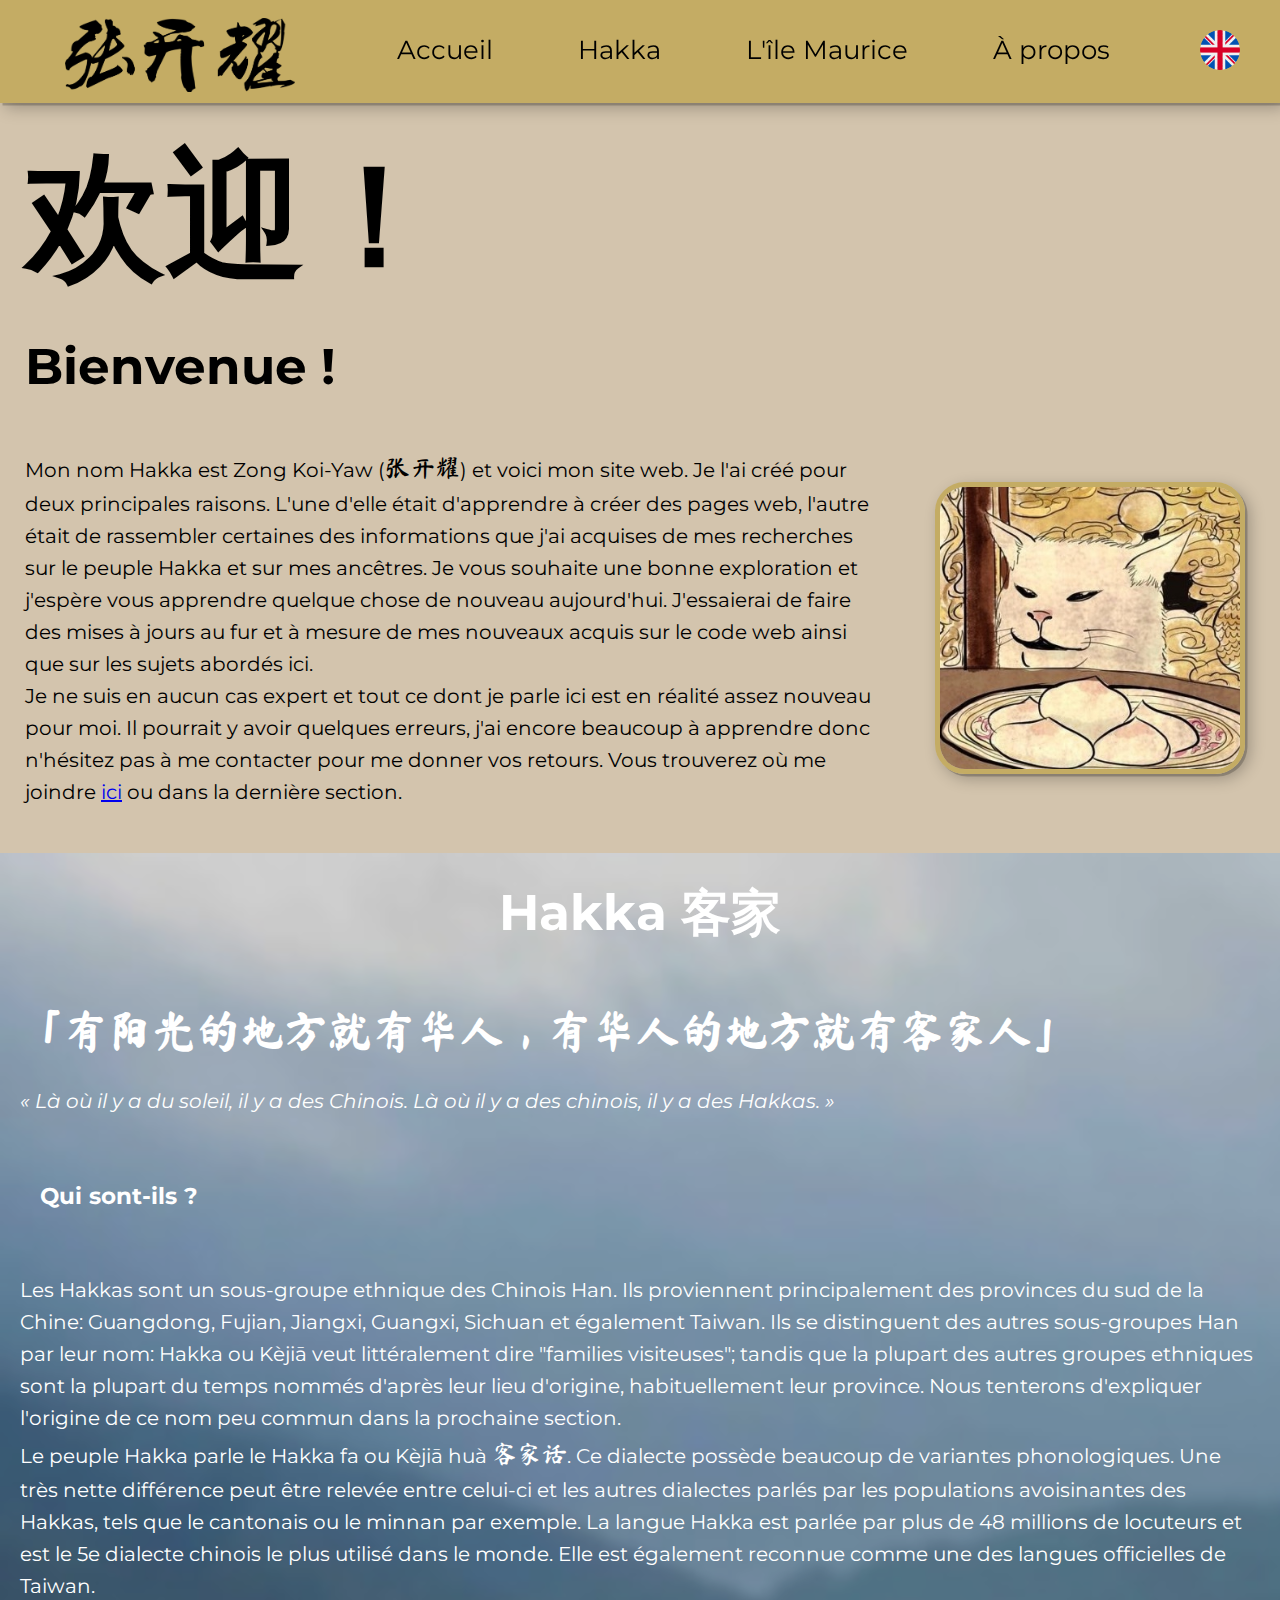
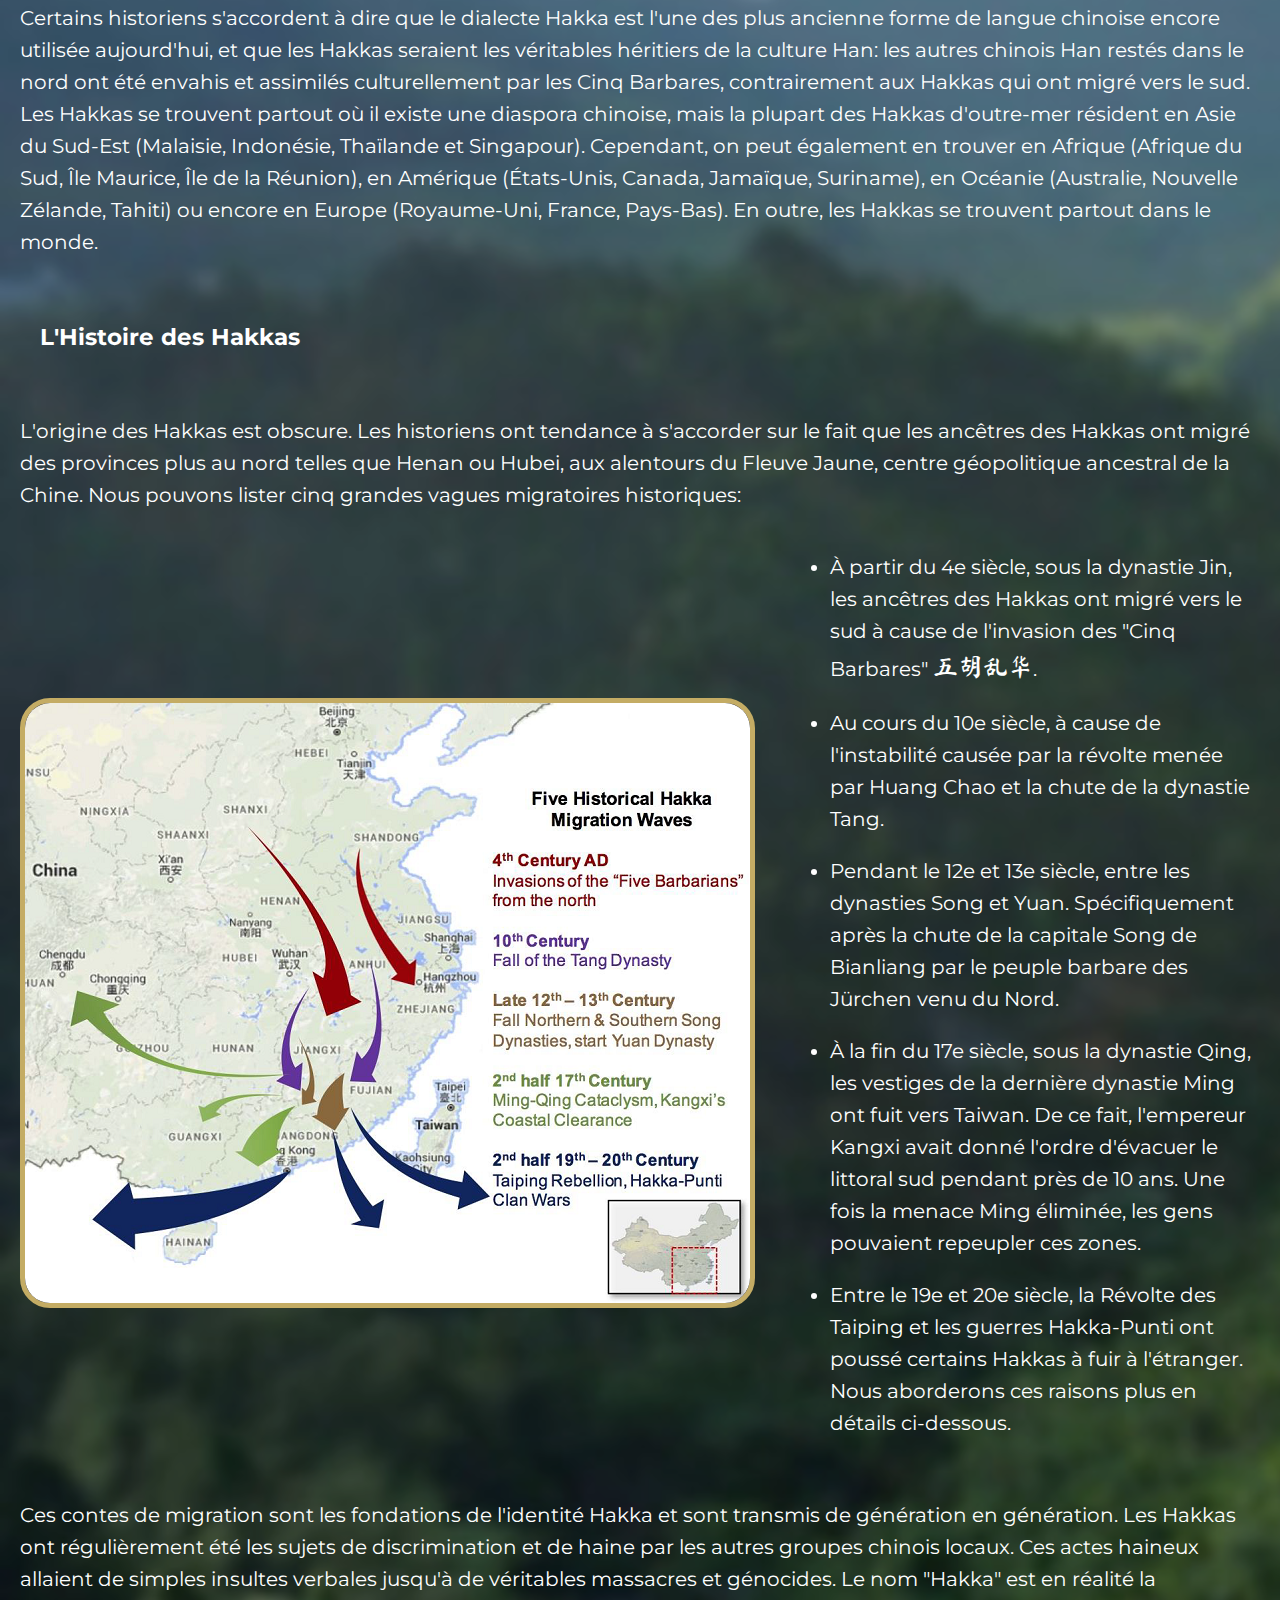
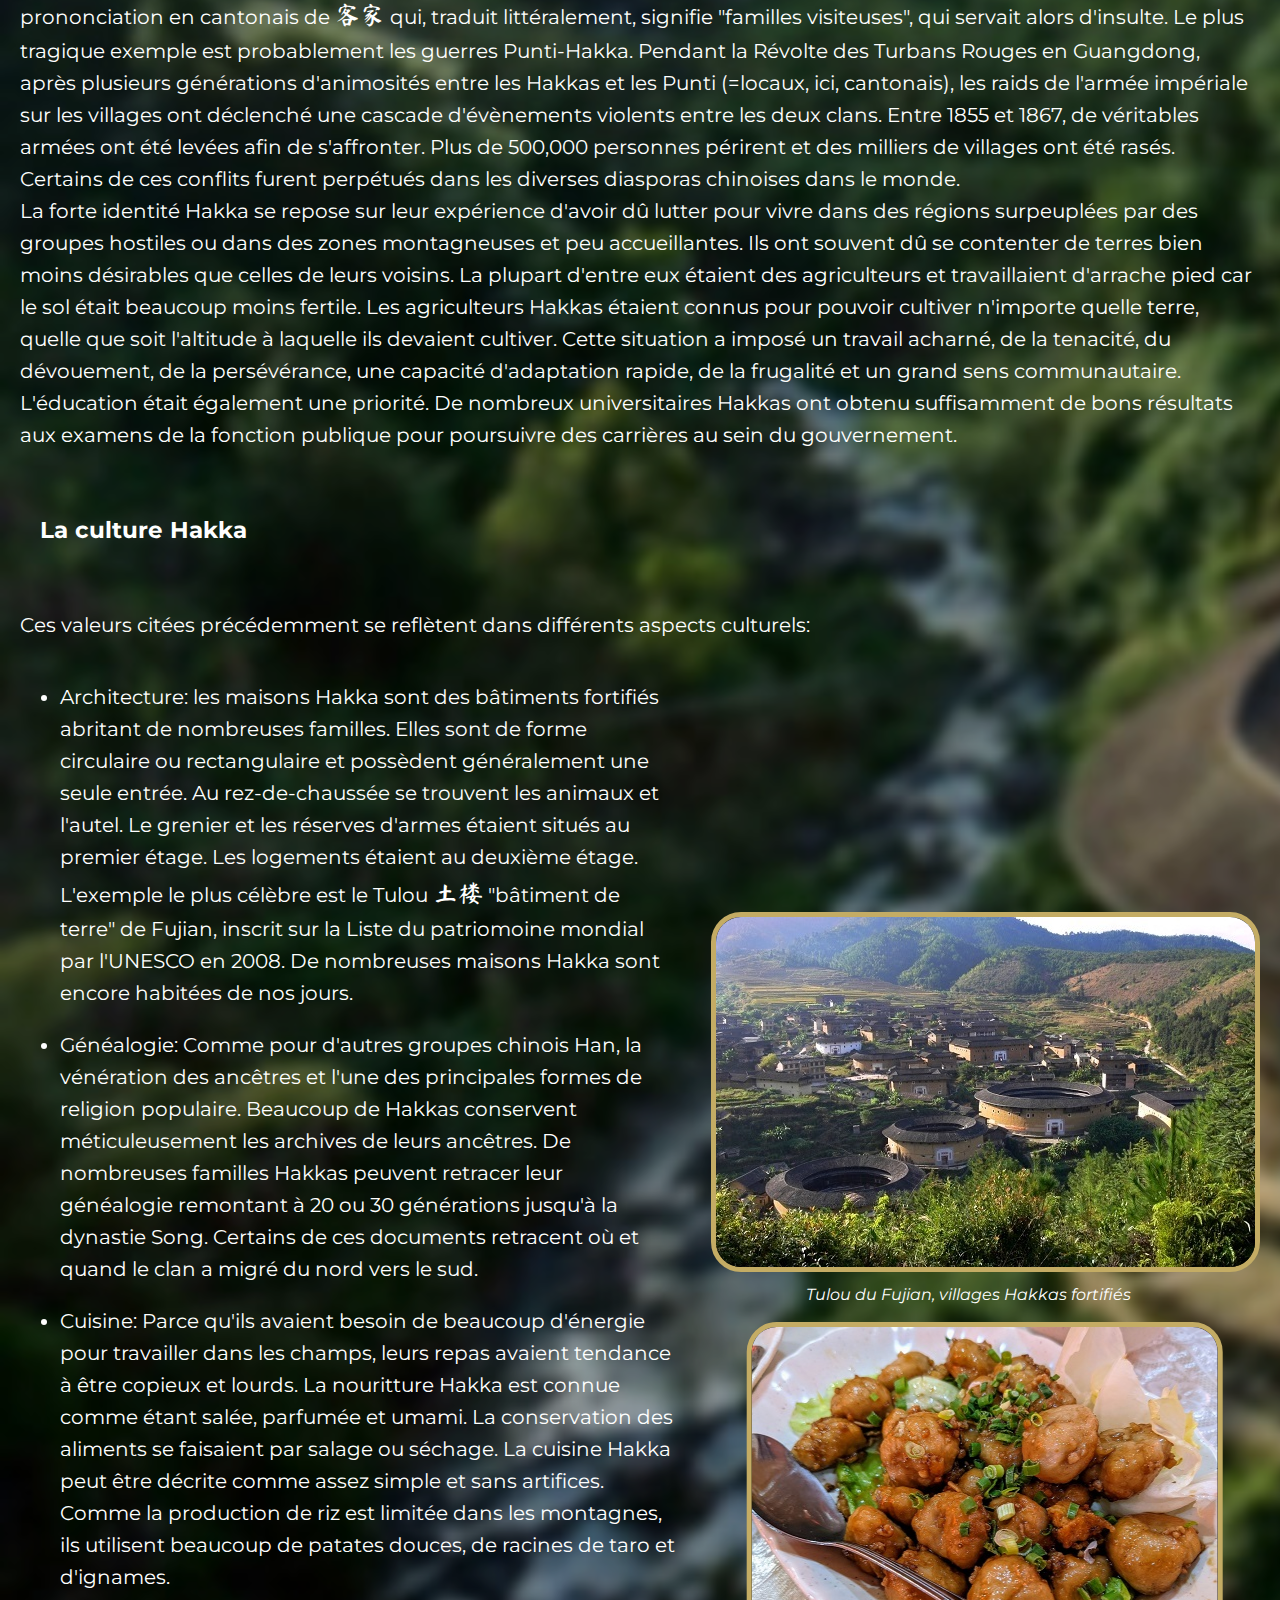
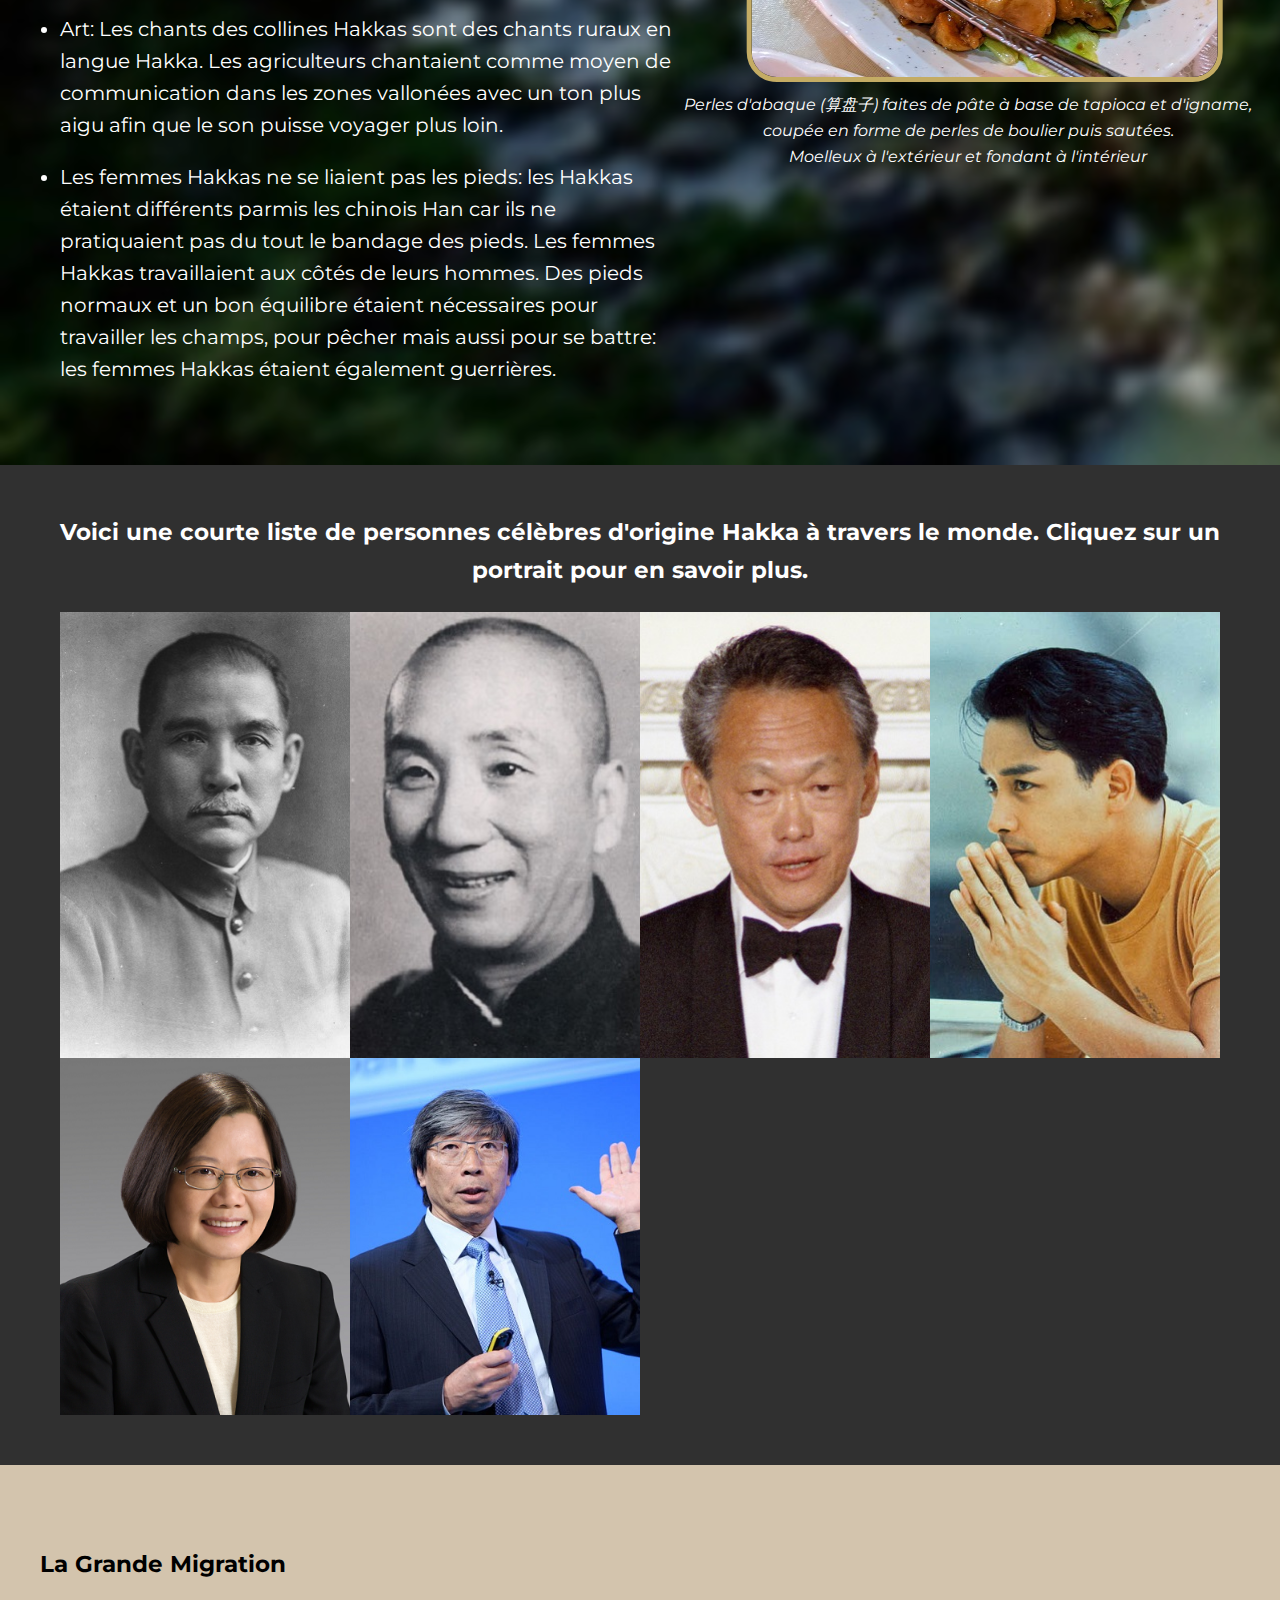
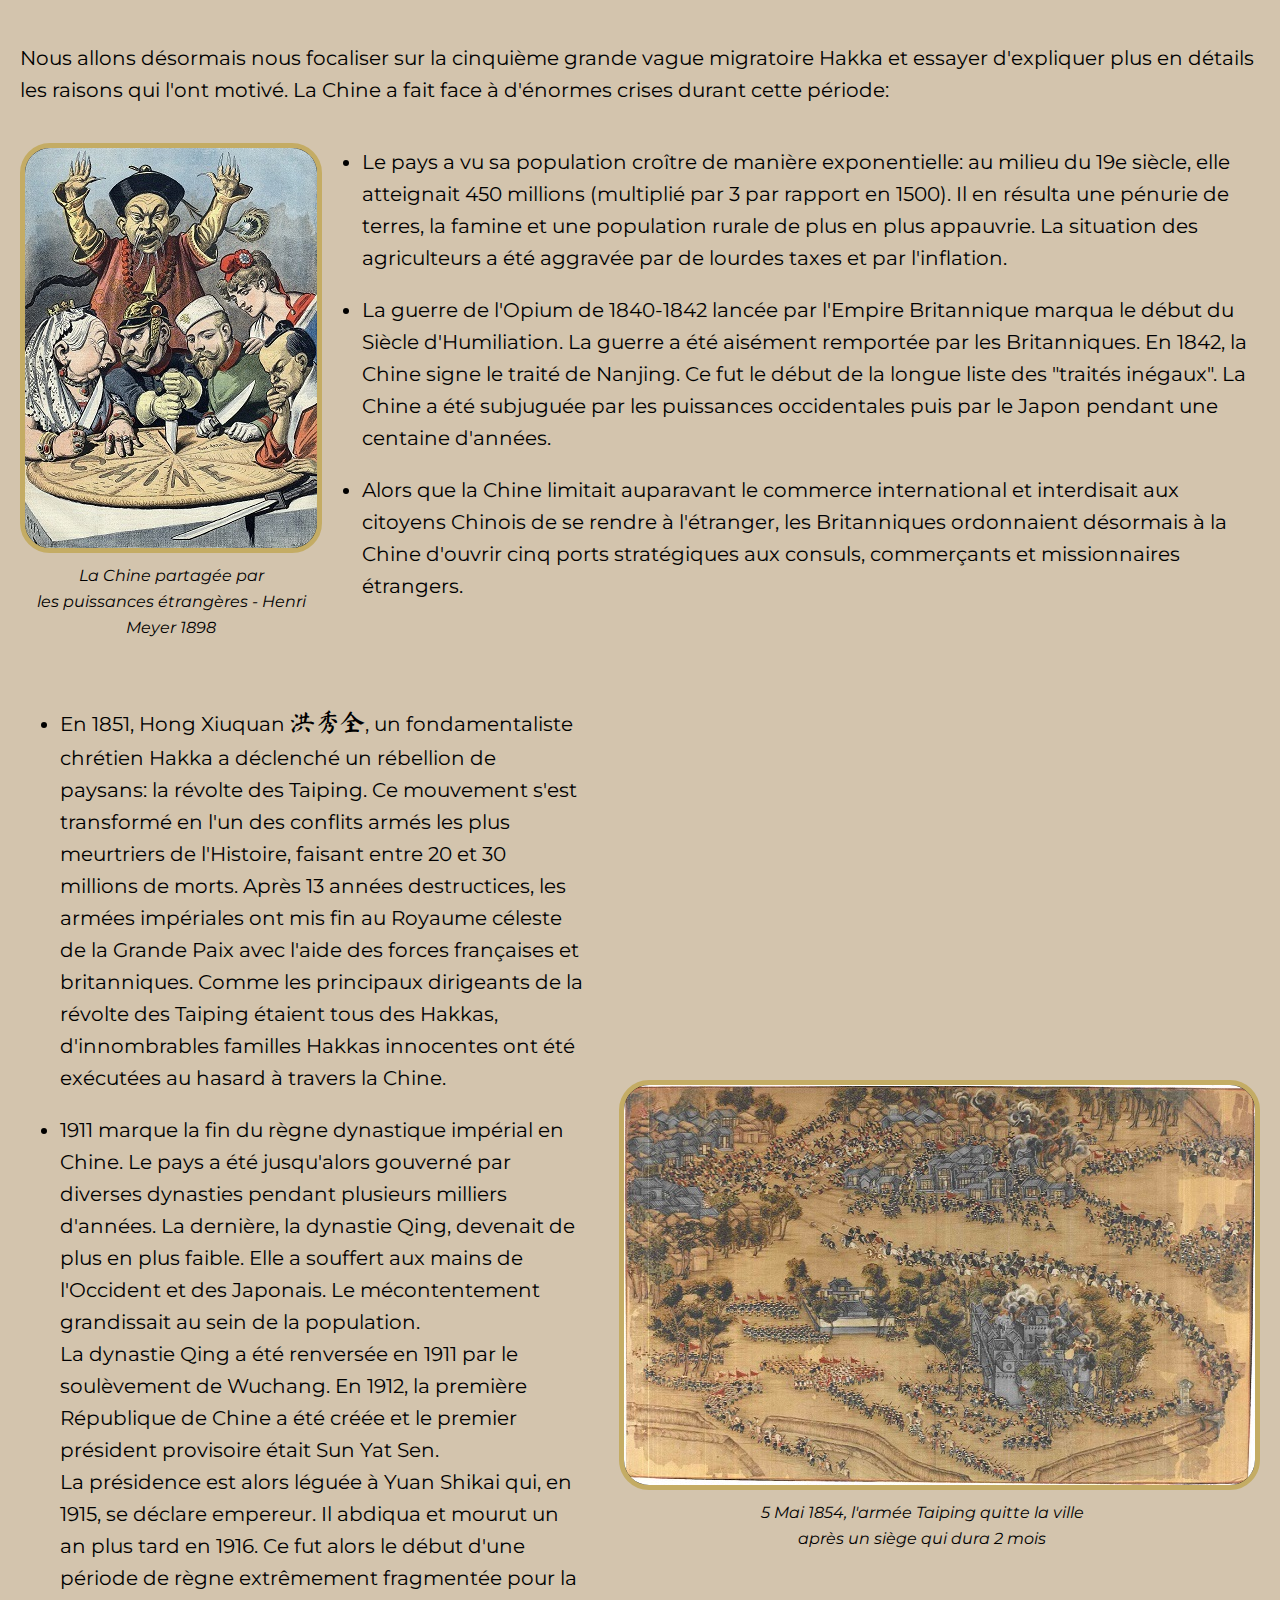
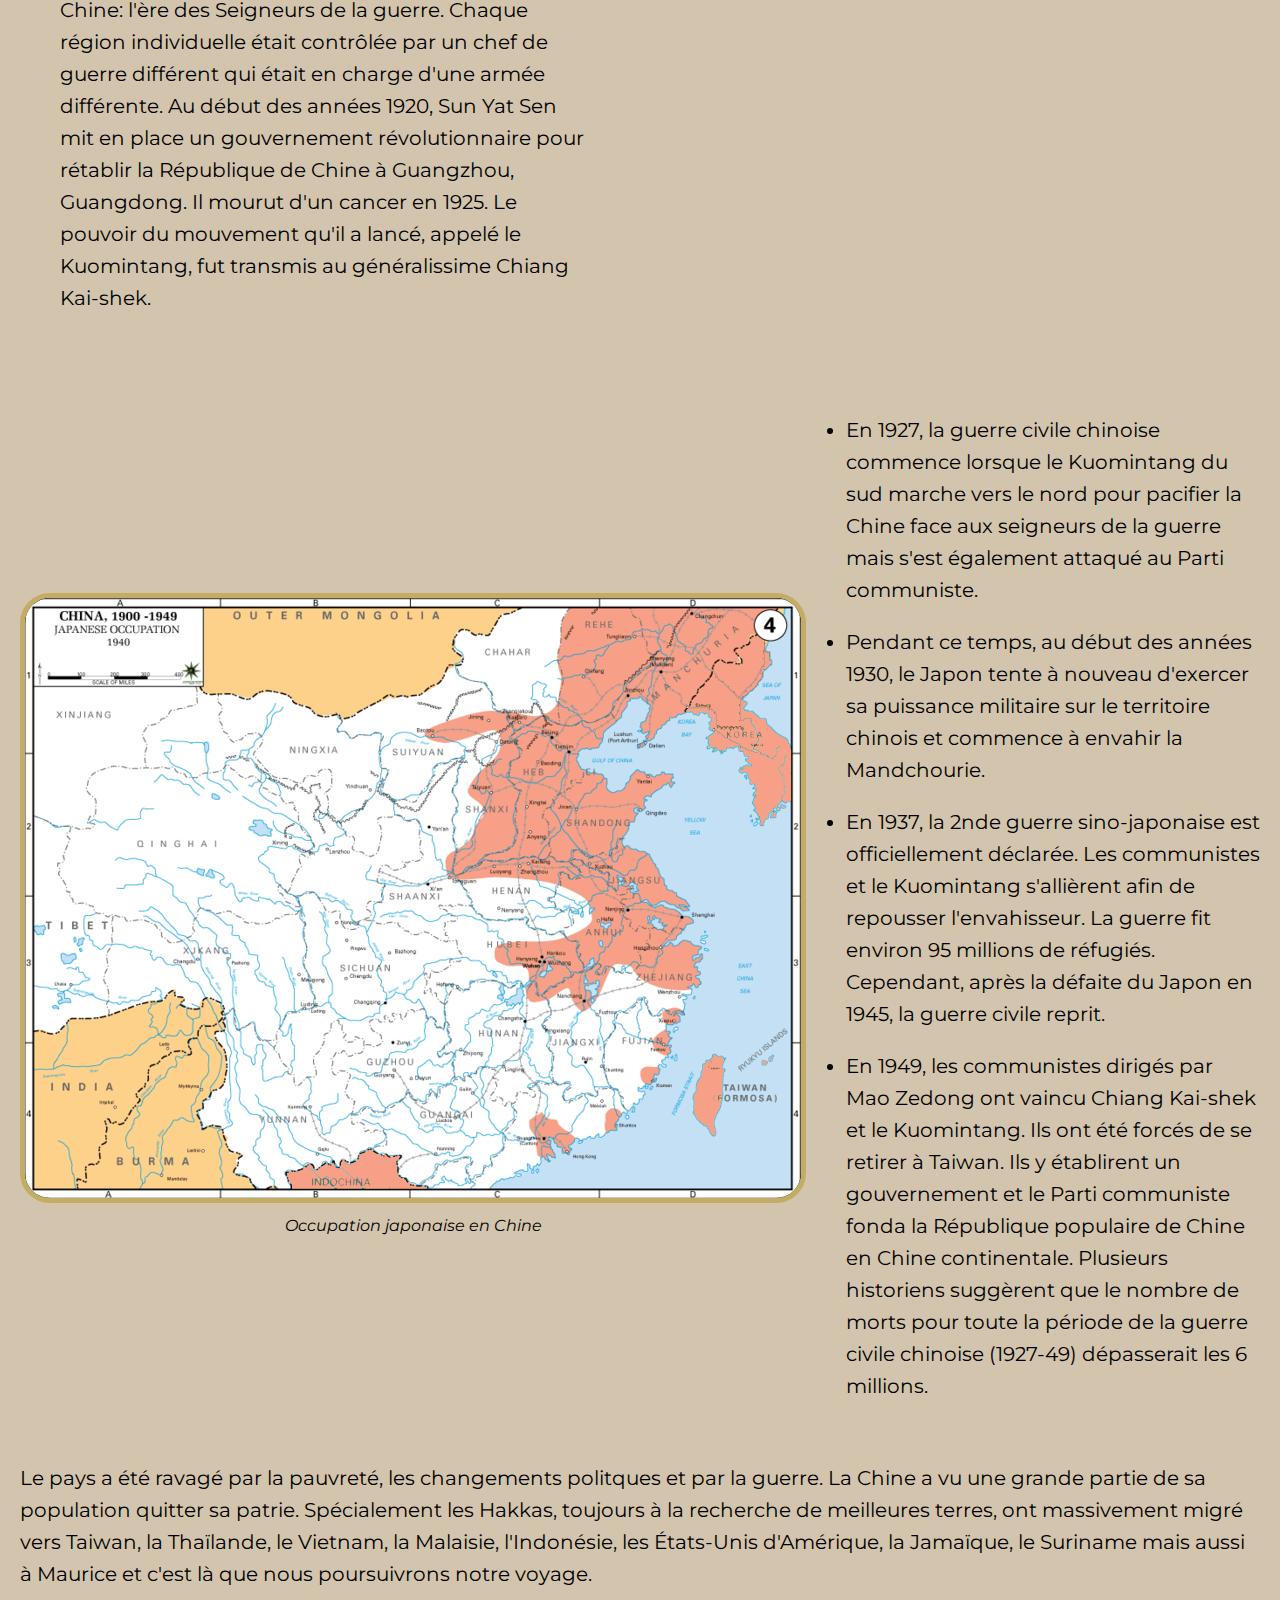
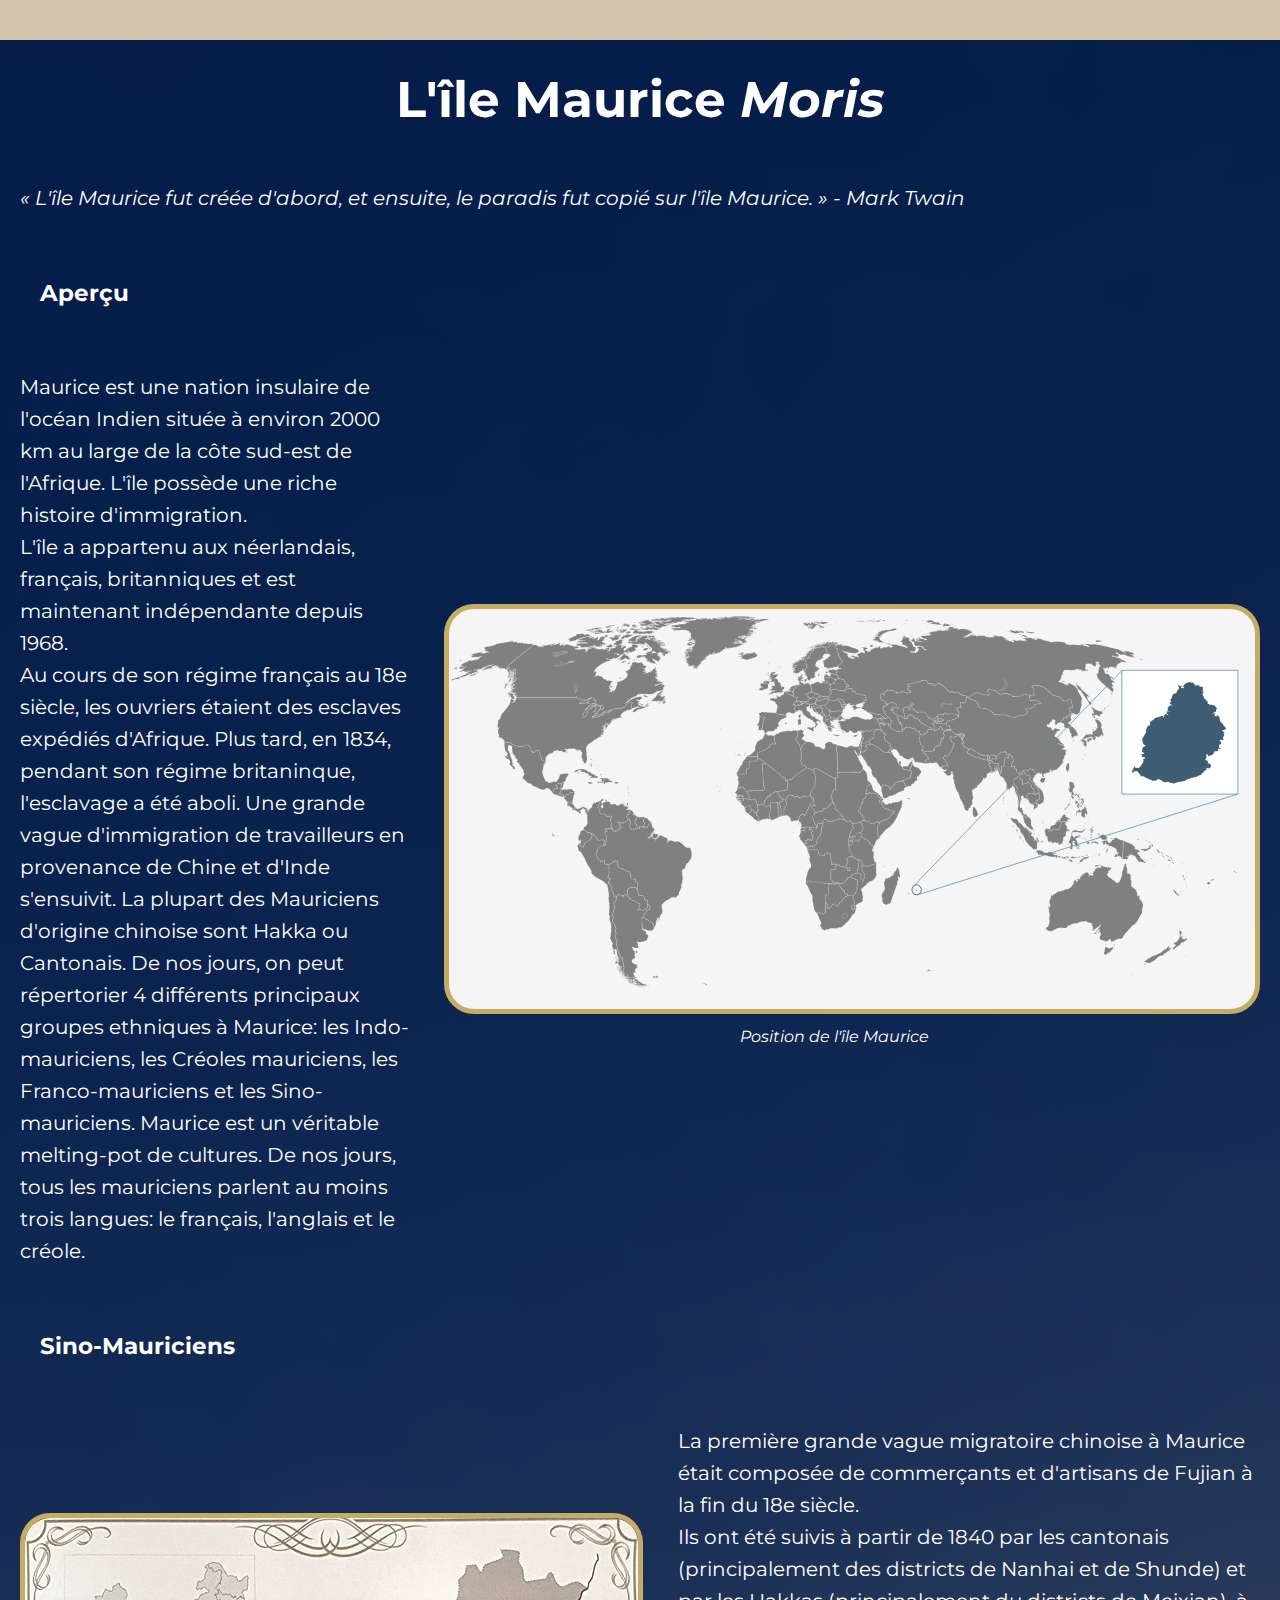
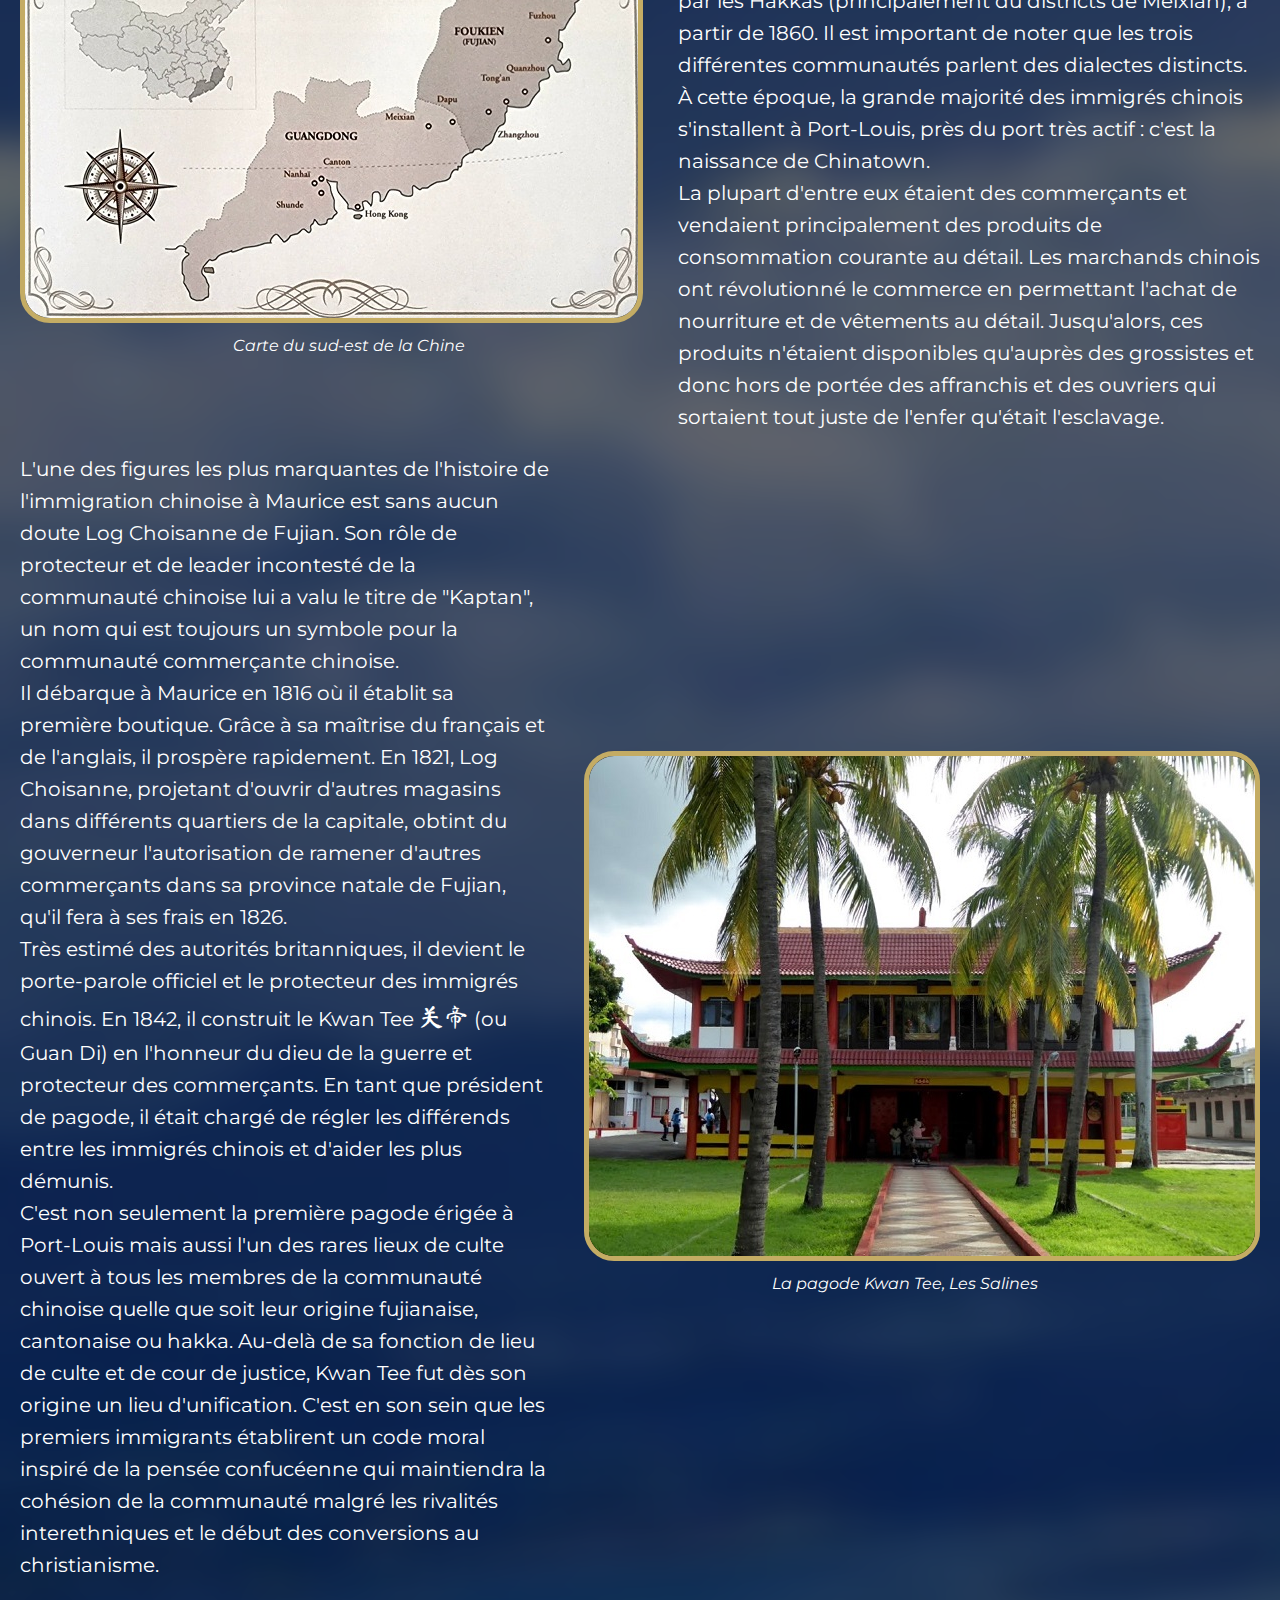
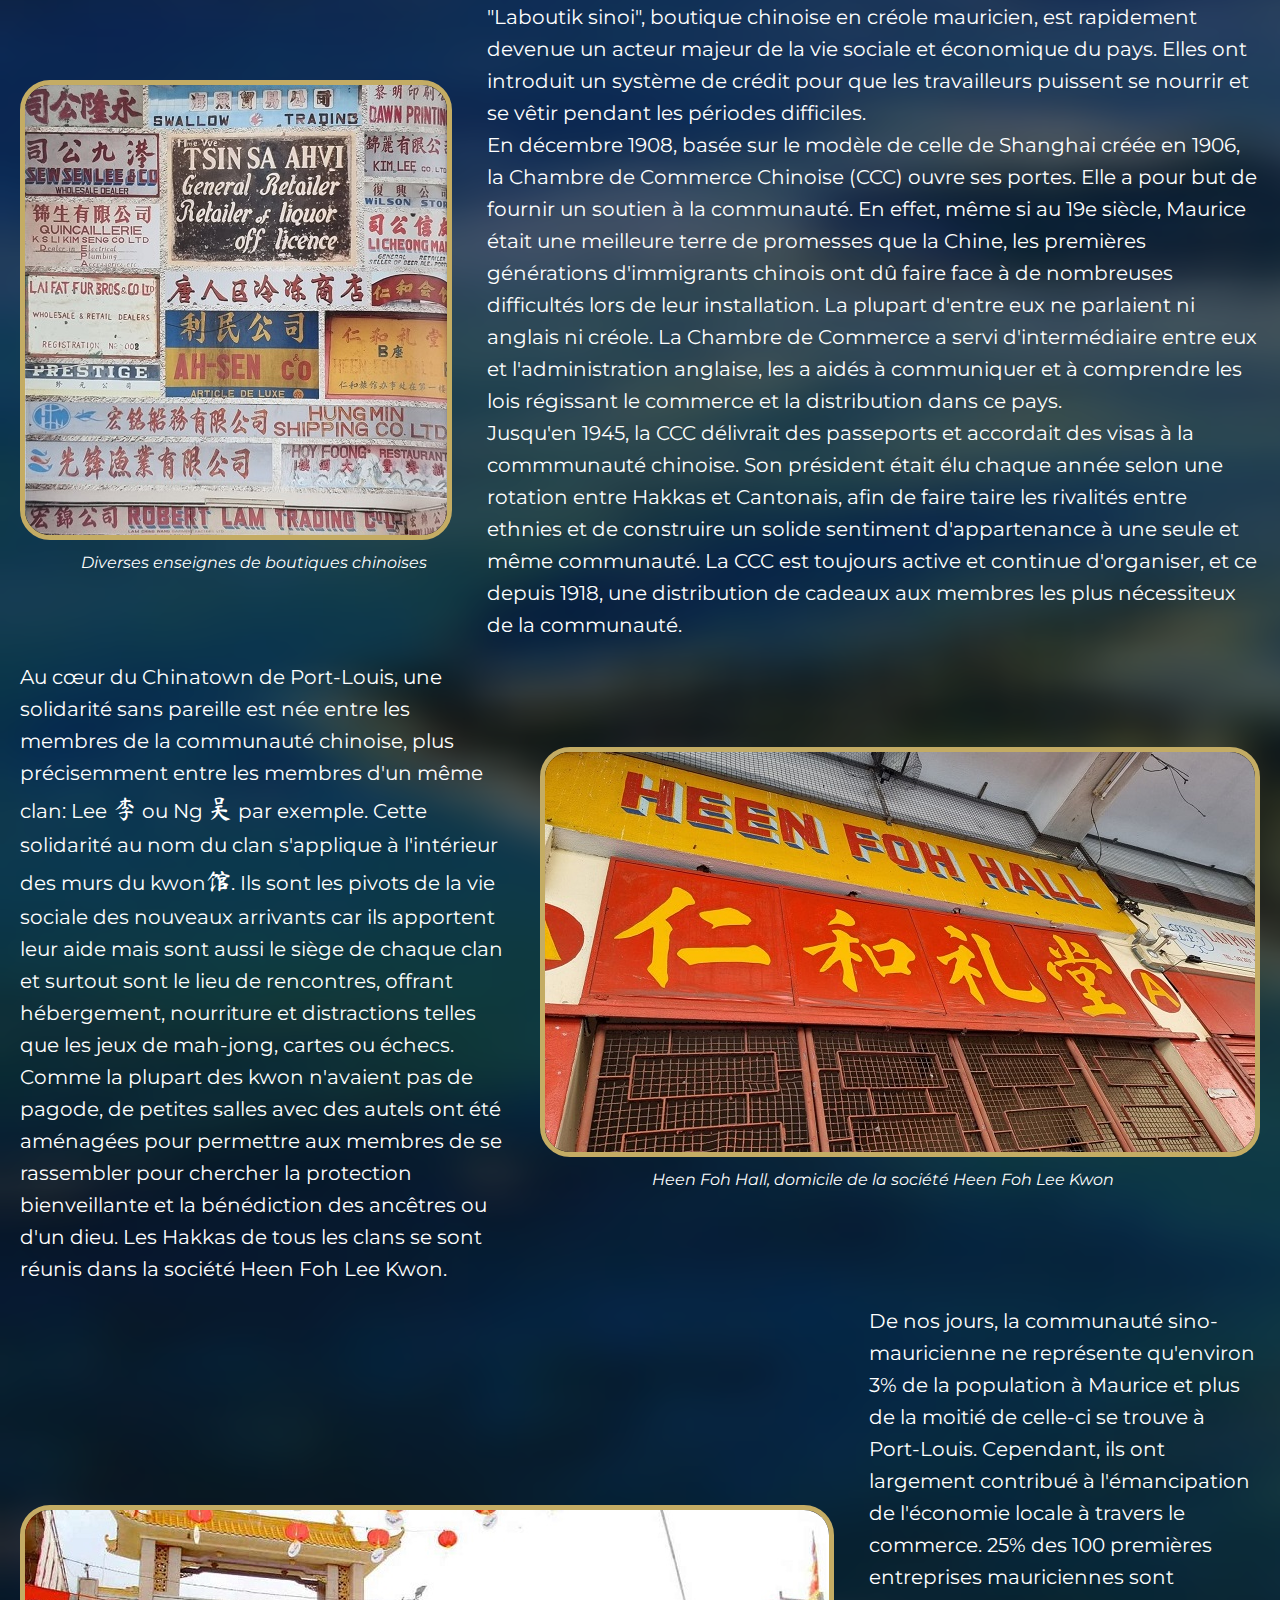
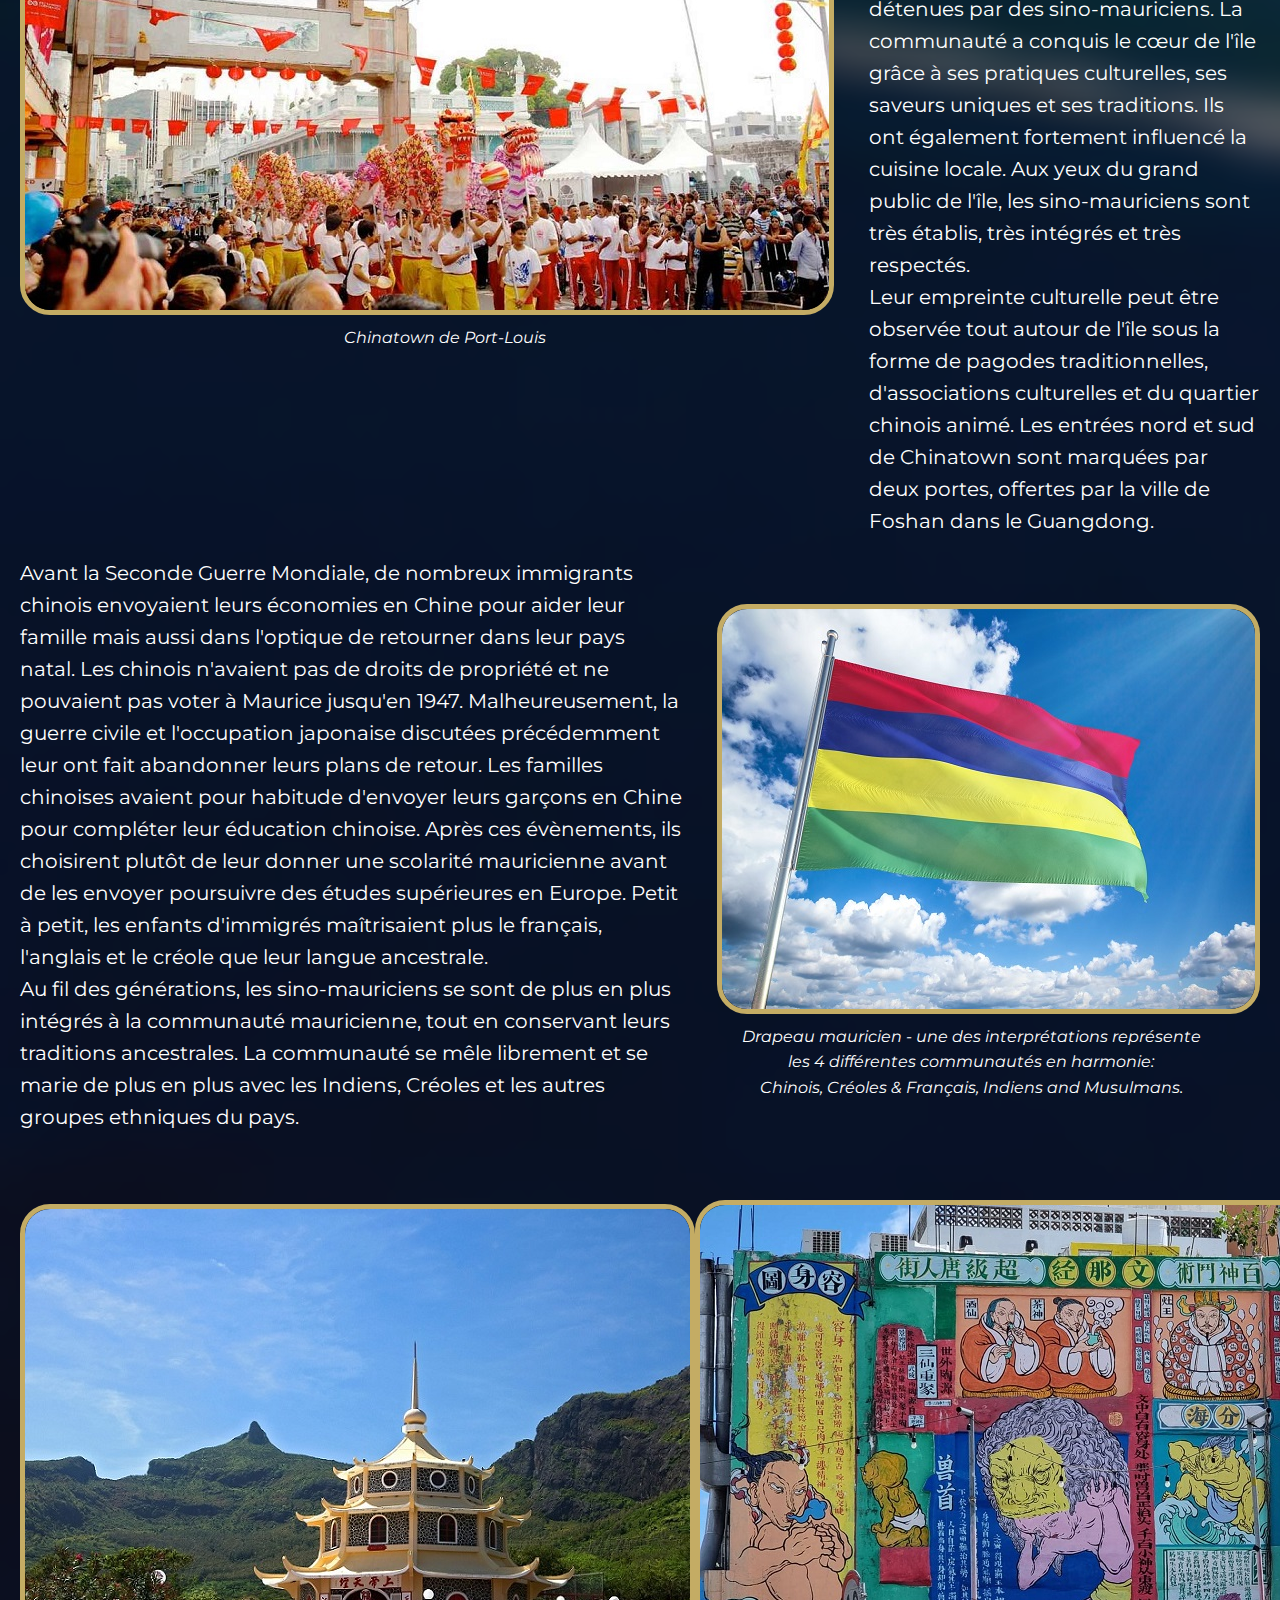
==== commit c706c400: "Update index_fr.html" ====
--- a/index_fr.html
+++ b/index_fr.html
@@ -7,7 +7,7 @@
 	<link rel="preconnect" href="https://fonts.googleapis.com">
 	<link rel="preconnect" href="https://fonts.gstatic.com" crossorigin>
 	<link href="https://fonts.googleapis.com/css2?family=Ma+Shan+Zheng&family=Montserrat:wght@500&display=swap" rel="stylesheet"> 
-	<title>张开耀</title>
+	<title>Hakka roots</title>
 </head>
 <body>
 	<nav class="nav">
@@ -297,7 +297,7 @@
 	<section class="about" id=about>
 		<h2 class="sectiontitle">À propos de moi</h2>
 			<p>Je m'appelle Benoît. Je suis français, vis en France et j'ai 26 ans.</p>
-			<p>Je suis à moitié Hakka, ma mère est française. À cause de problèmes familiaux, j'ai principalement grandi sans ma famille paternelle.</p>
+			<p>Je suis à moitié Hakka, ma mère est française. J'ai principalement grandi sans ma famille paternelle.</p>
 			<p>Jusqu'à l'année dernière, je ne connaissais absolument rien aux Hakkas ou à la culture chinoise en général. J'ai commencé des recherches généalogiques pour en savoir plus sur mes origines et aussi pour retrouver ma famille que je n'avais pas vue depuis que je suis bébé. J'ai rencontré en ligne des gens fantastiques qui m'ont aidé à tout découvrir.</p>
 			<p>Après 22 ans sans les voir, j'ai enfin pu rencontrer mes oncles et tantes à l'île Maurice lors d'un voyage avec mon épouse.</p>
 			<p>À part ça, je travaille dans le domaine de la pharmacie. Ma femme est turque et je trouve aussi la culture turque fascinante.</p>
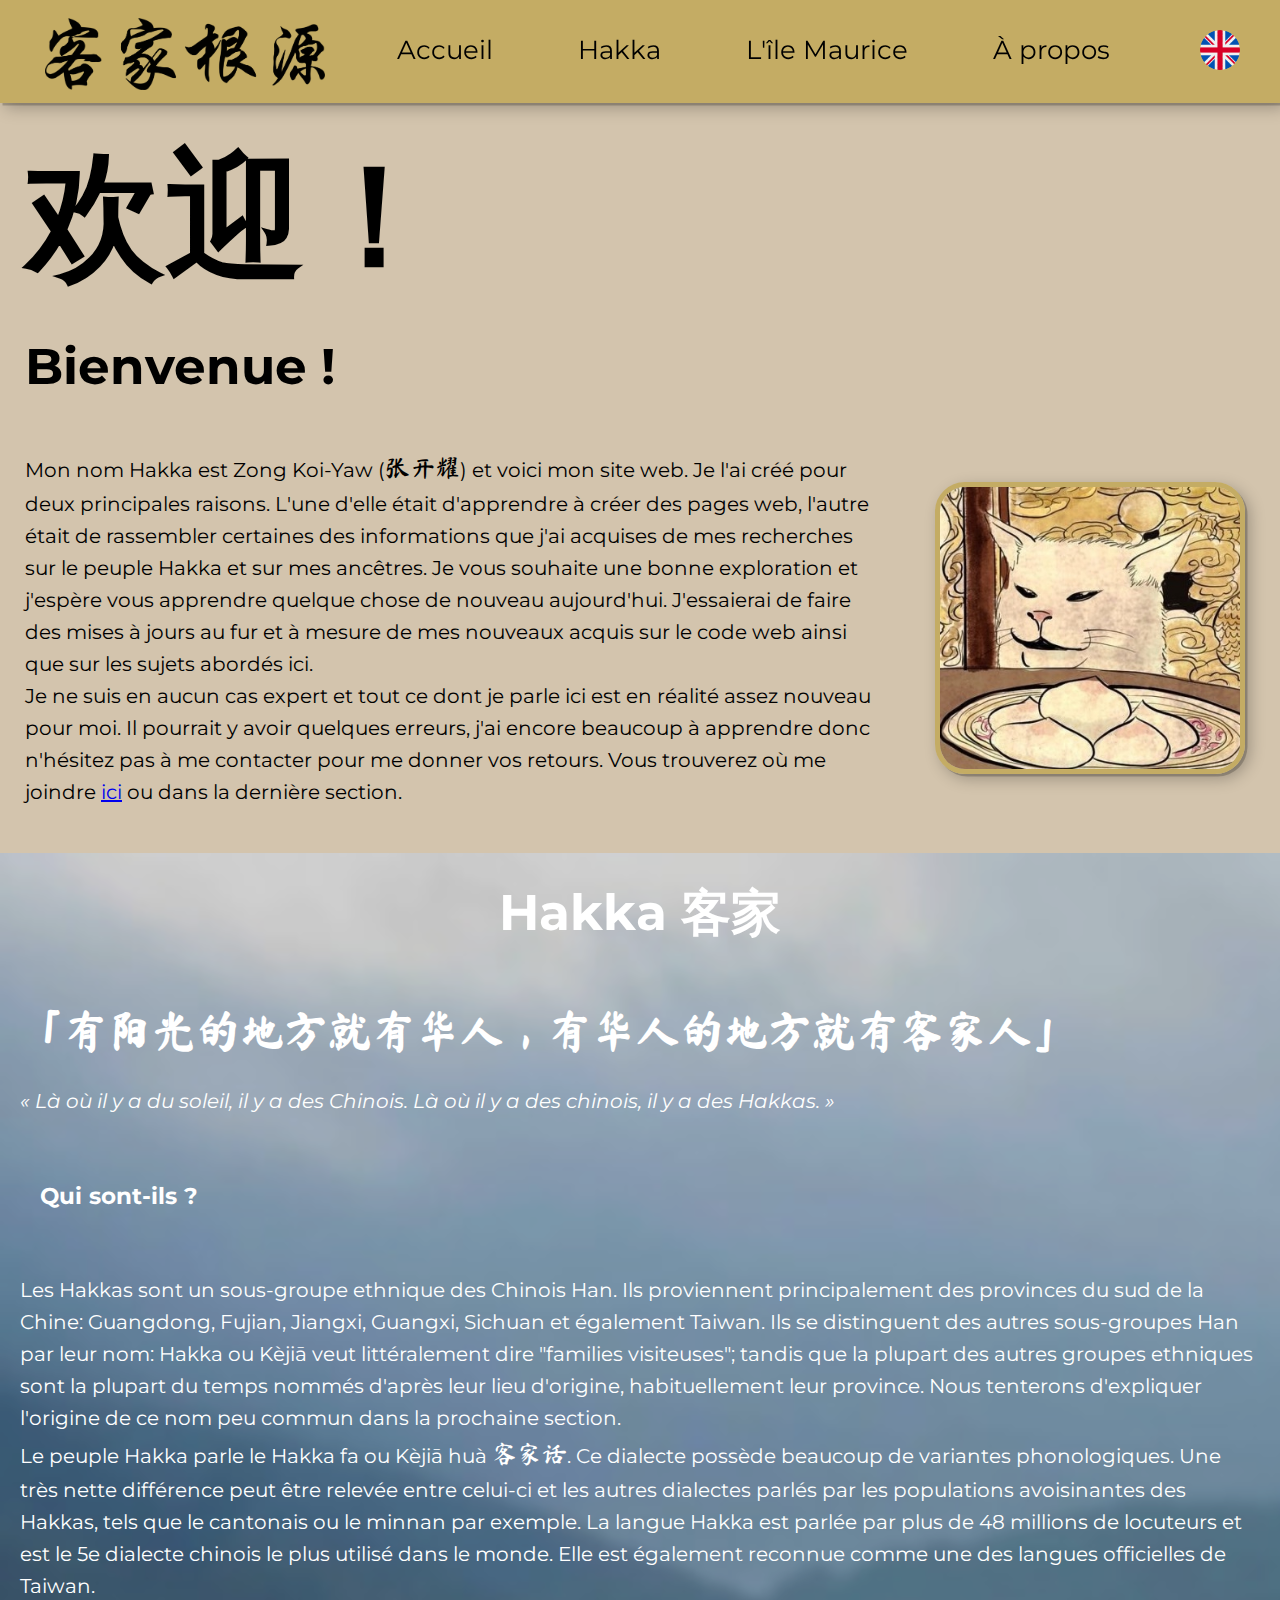
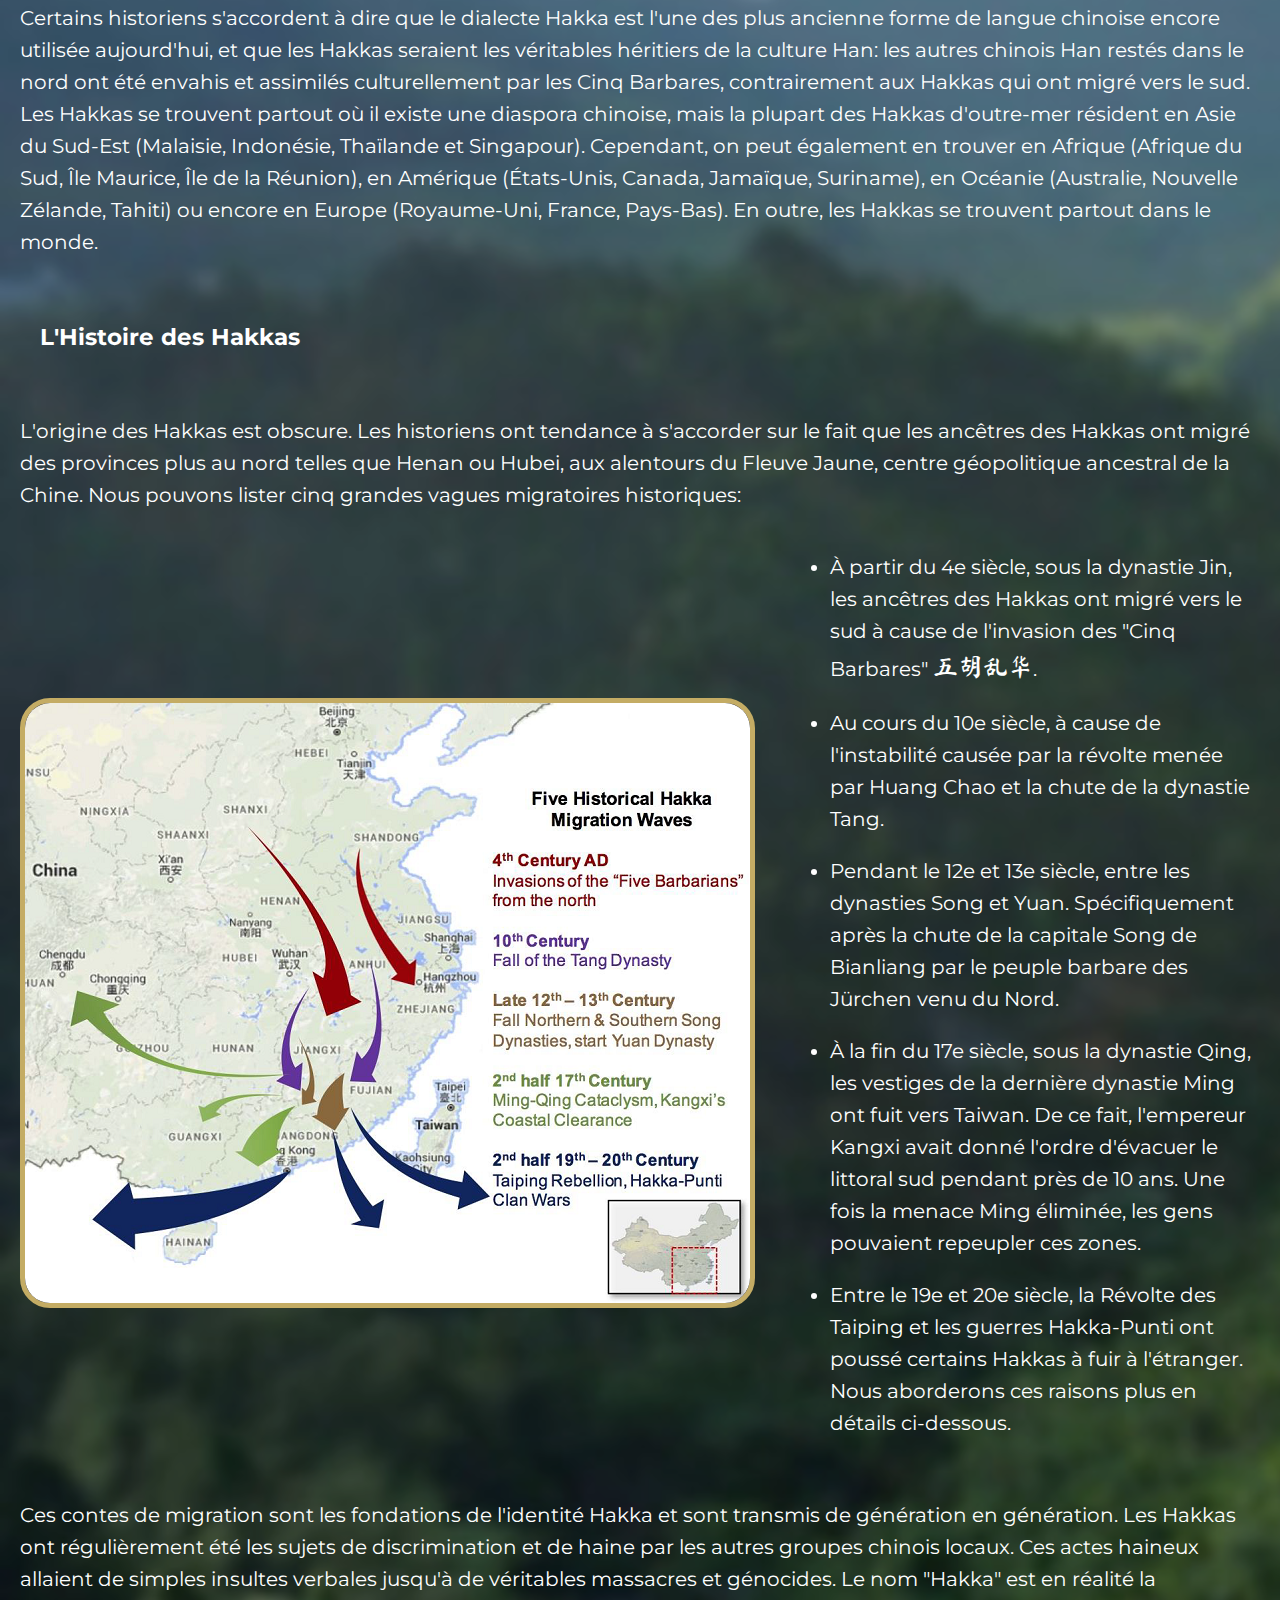
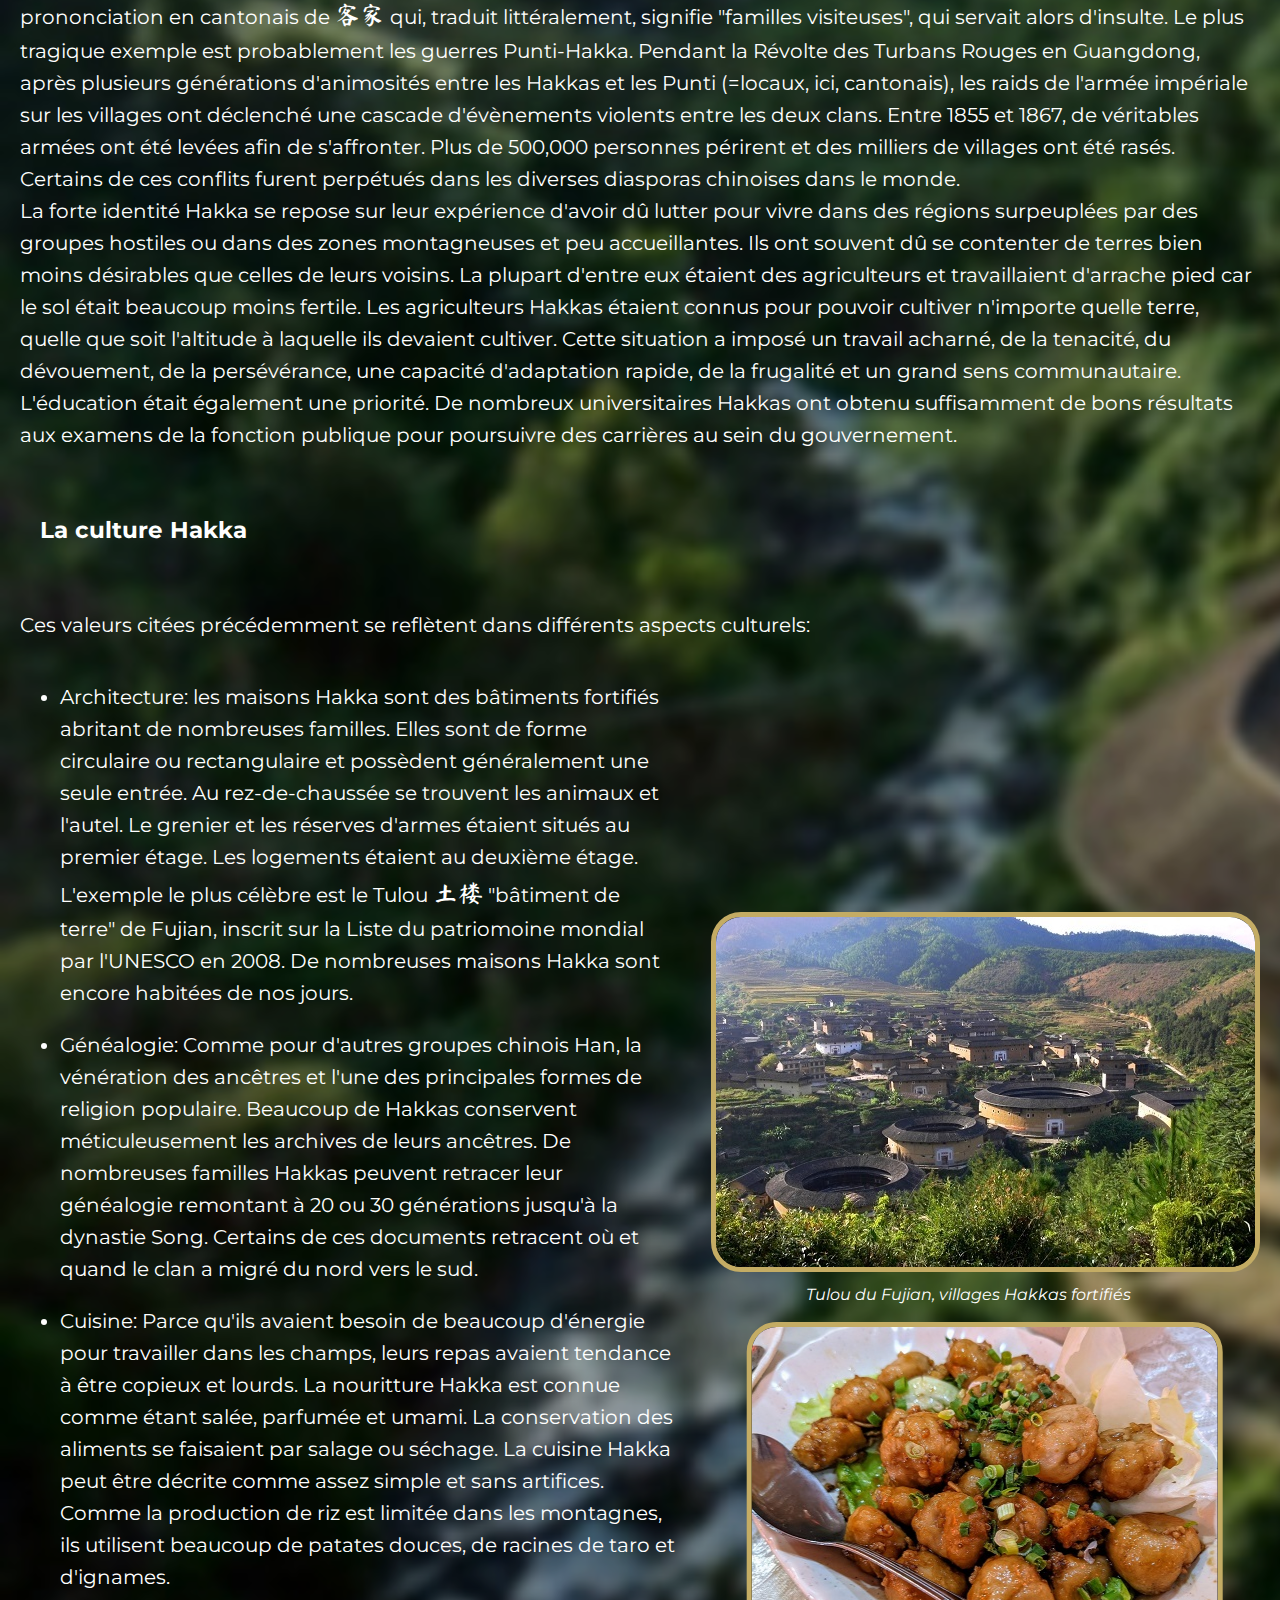
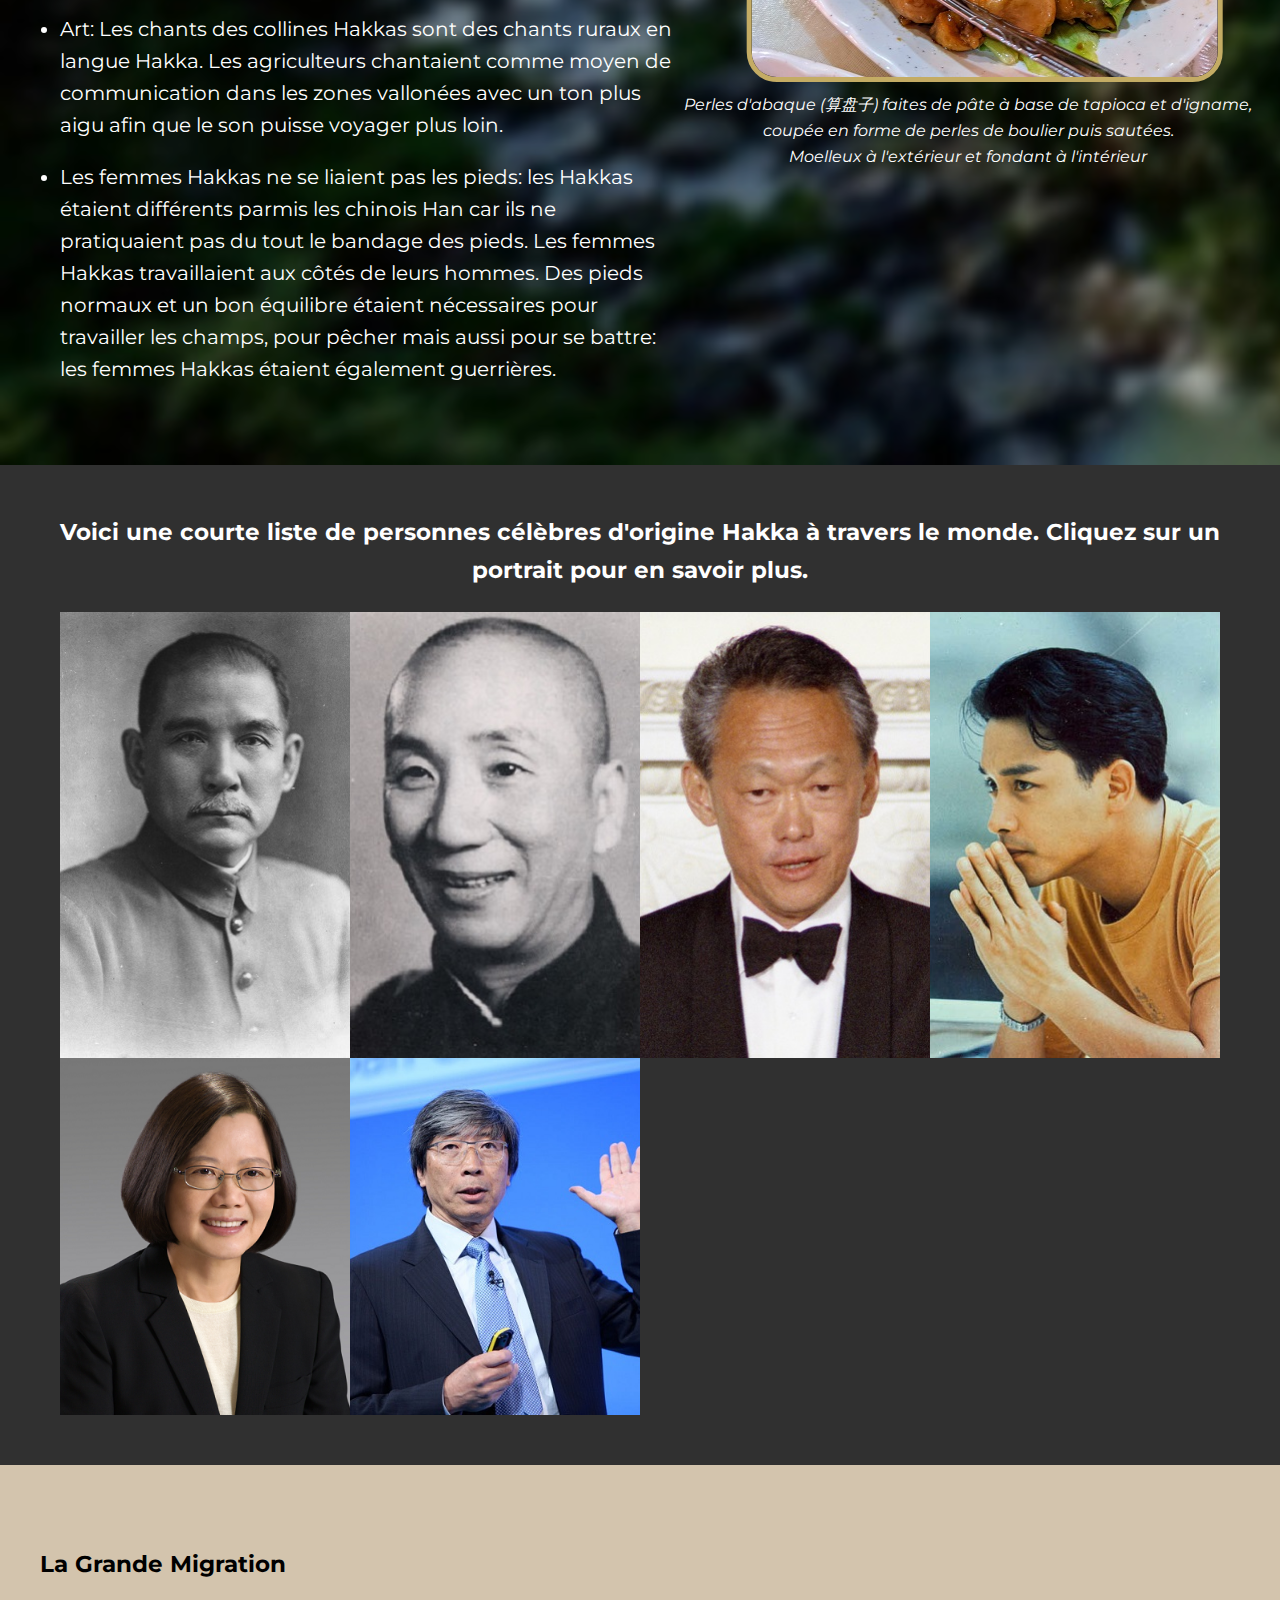
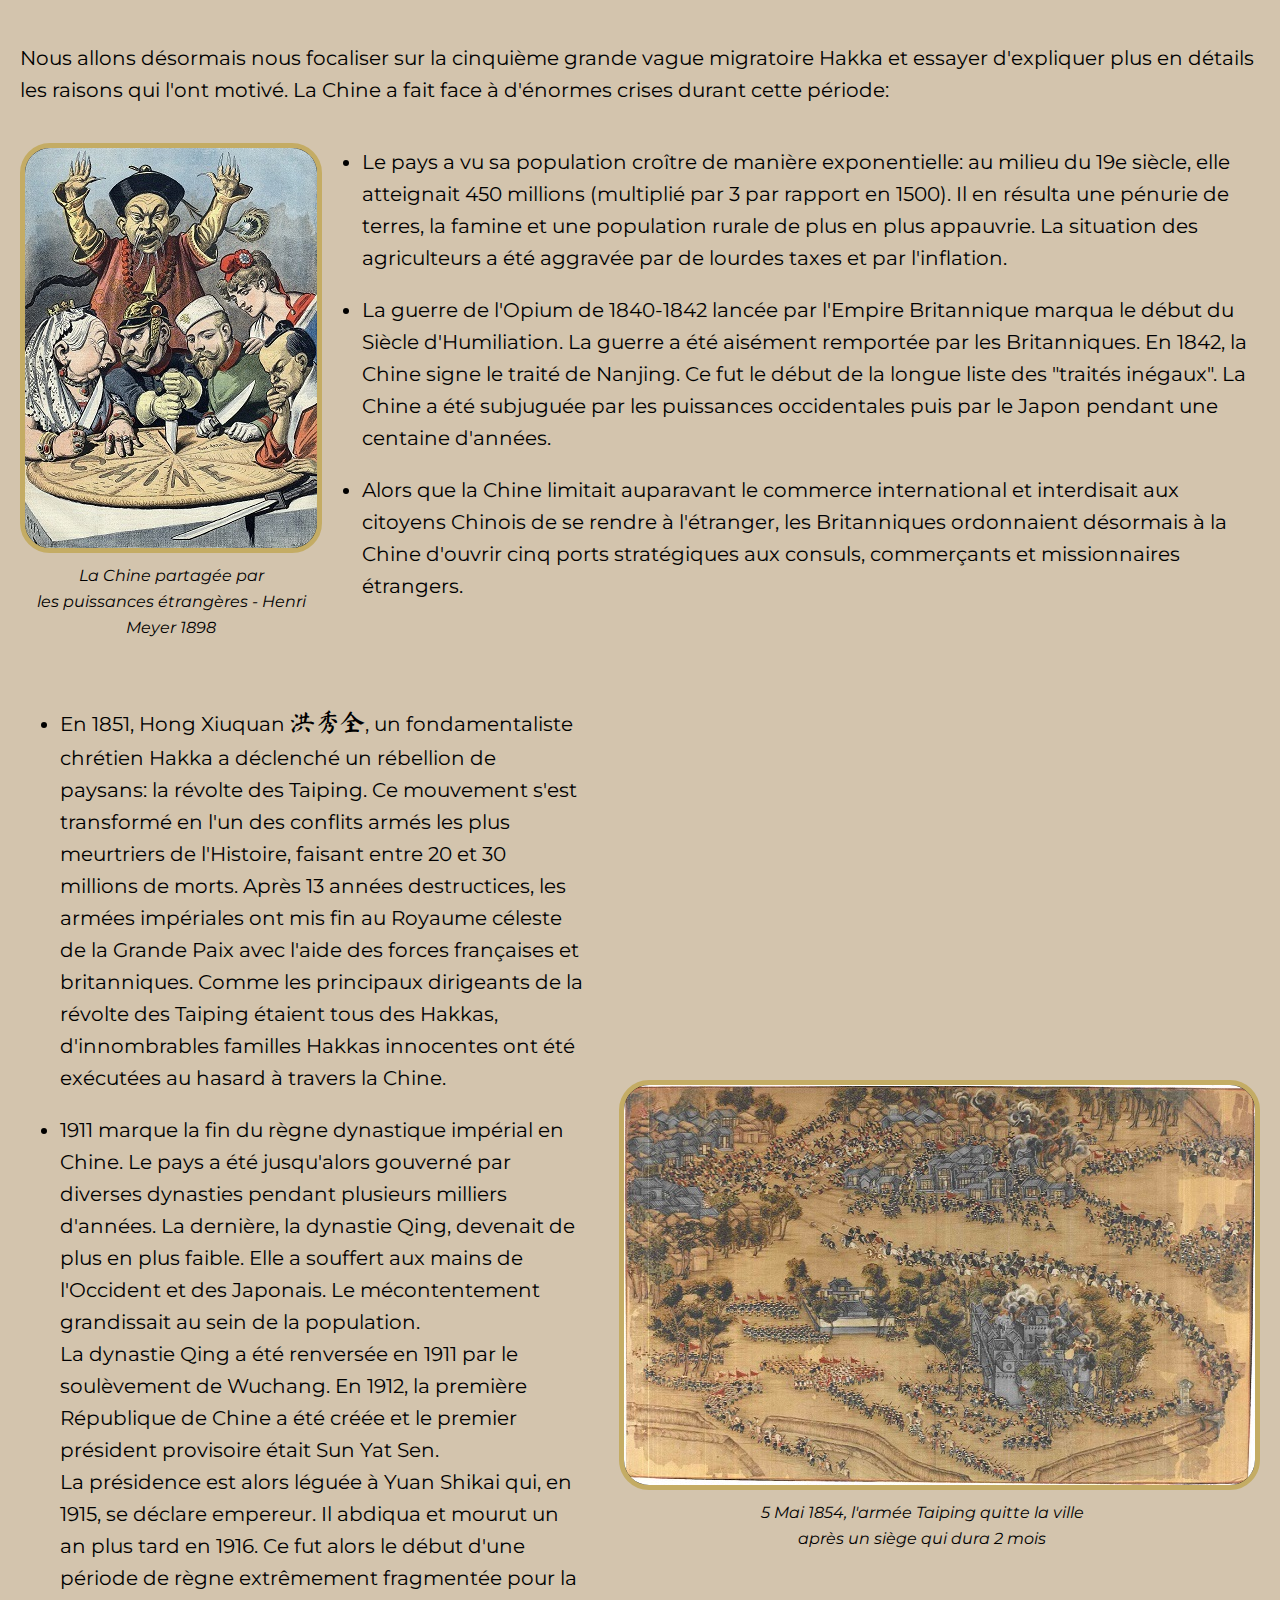
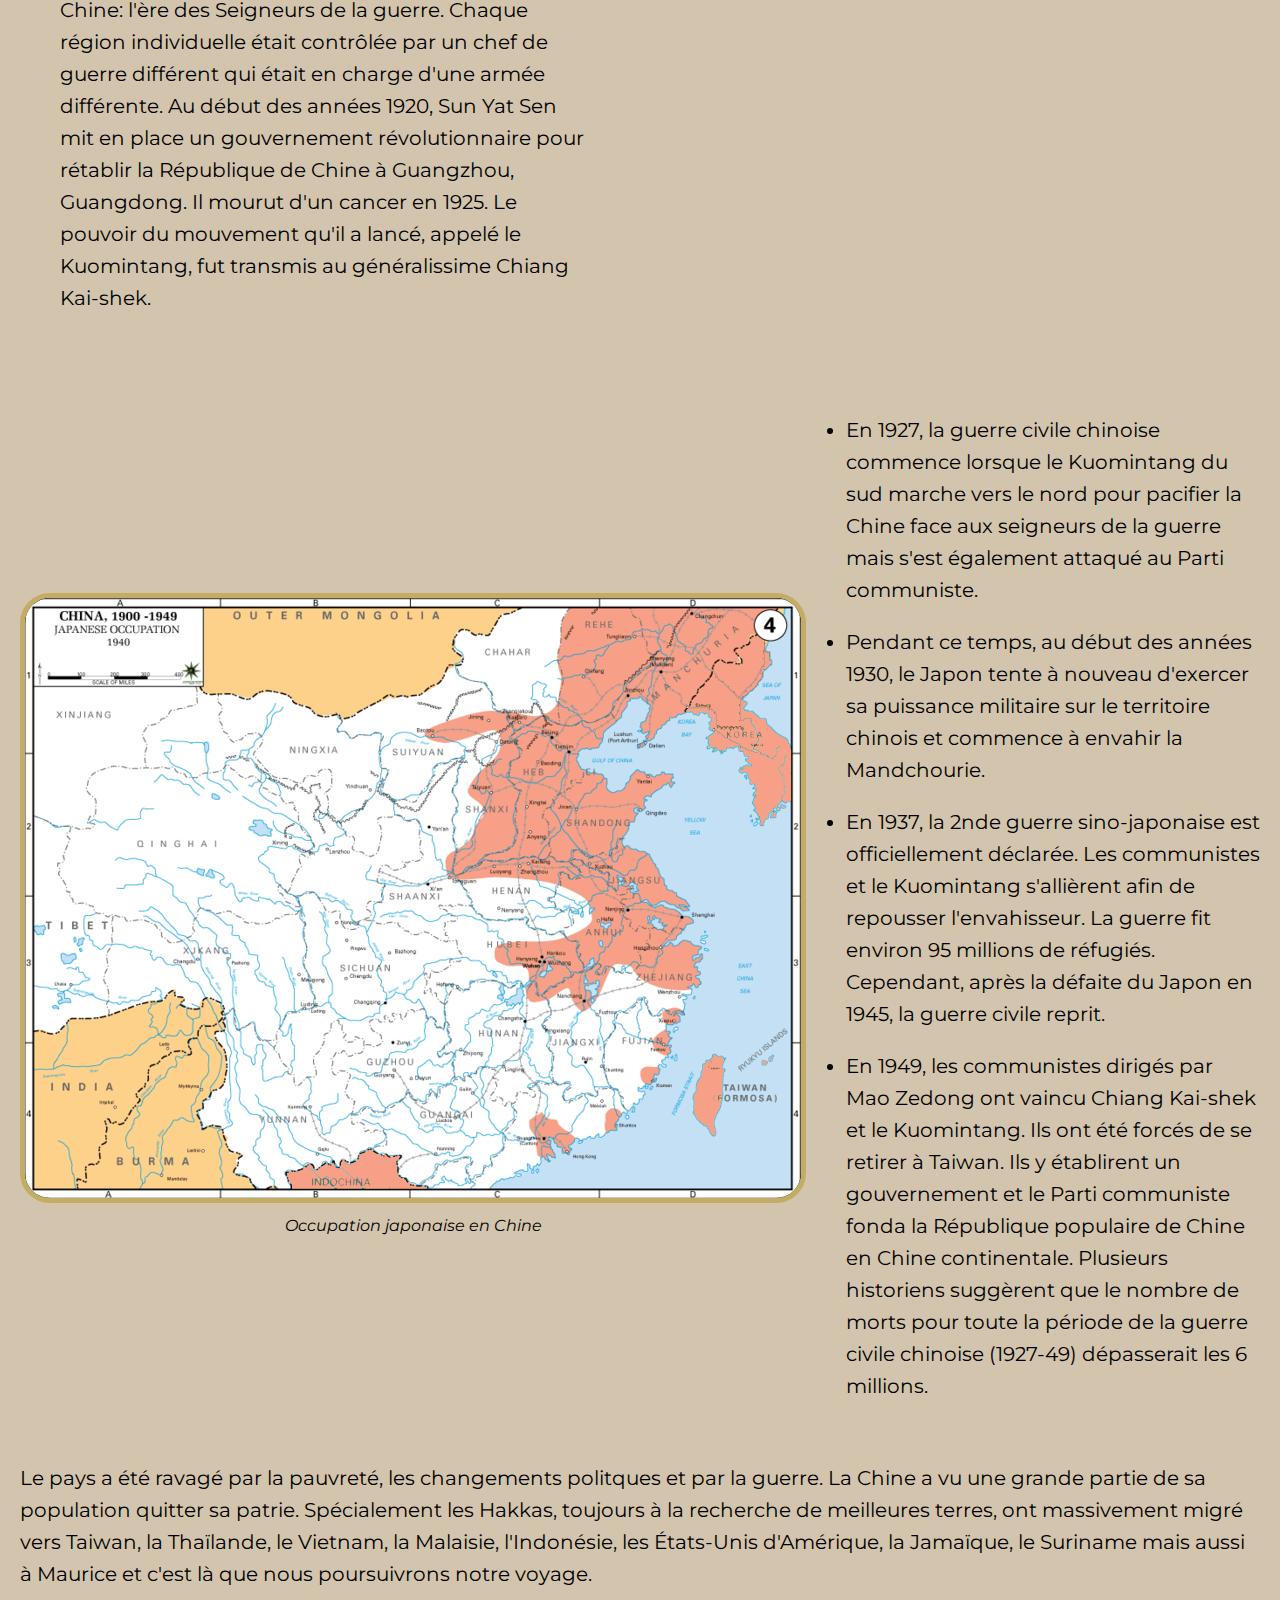
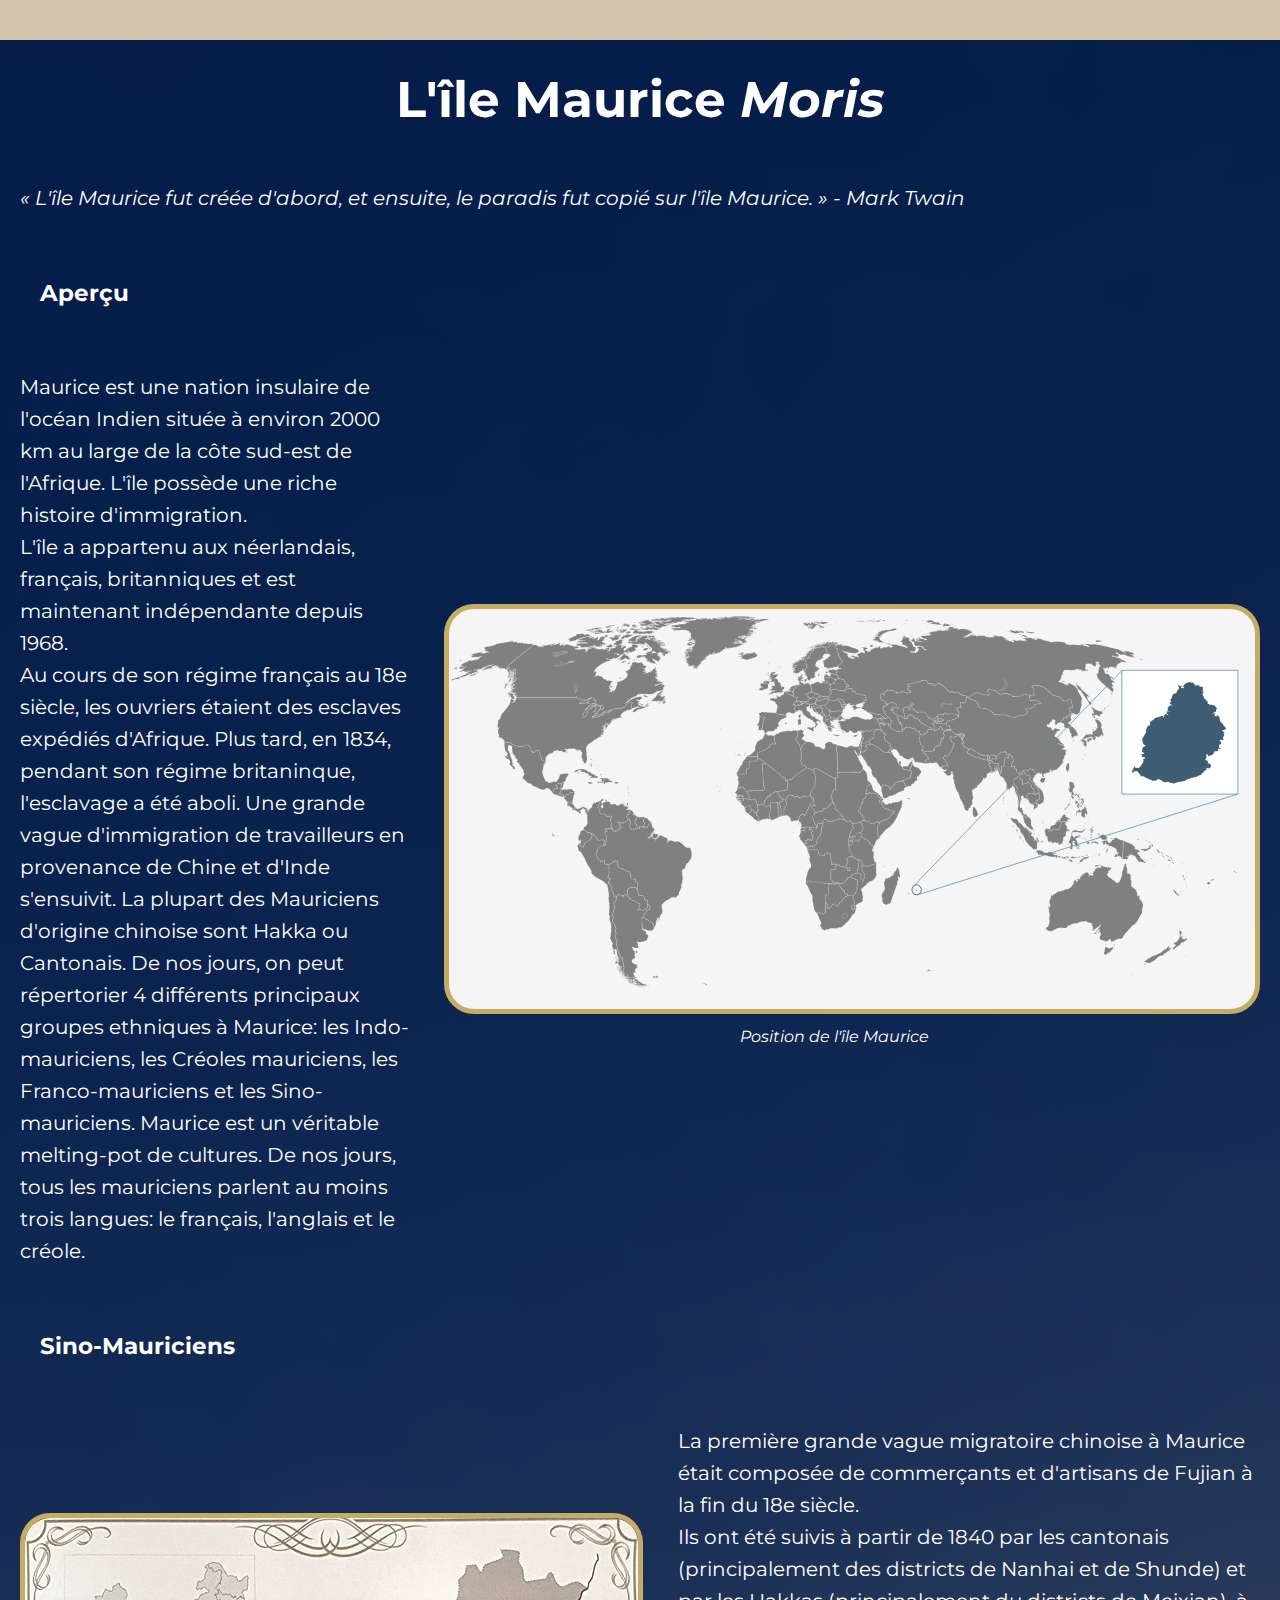
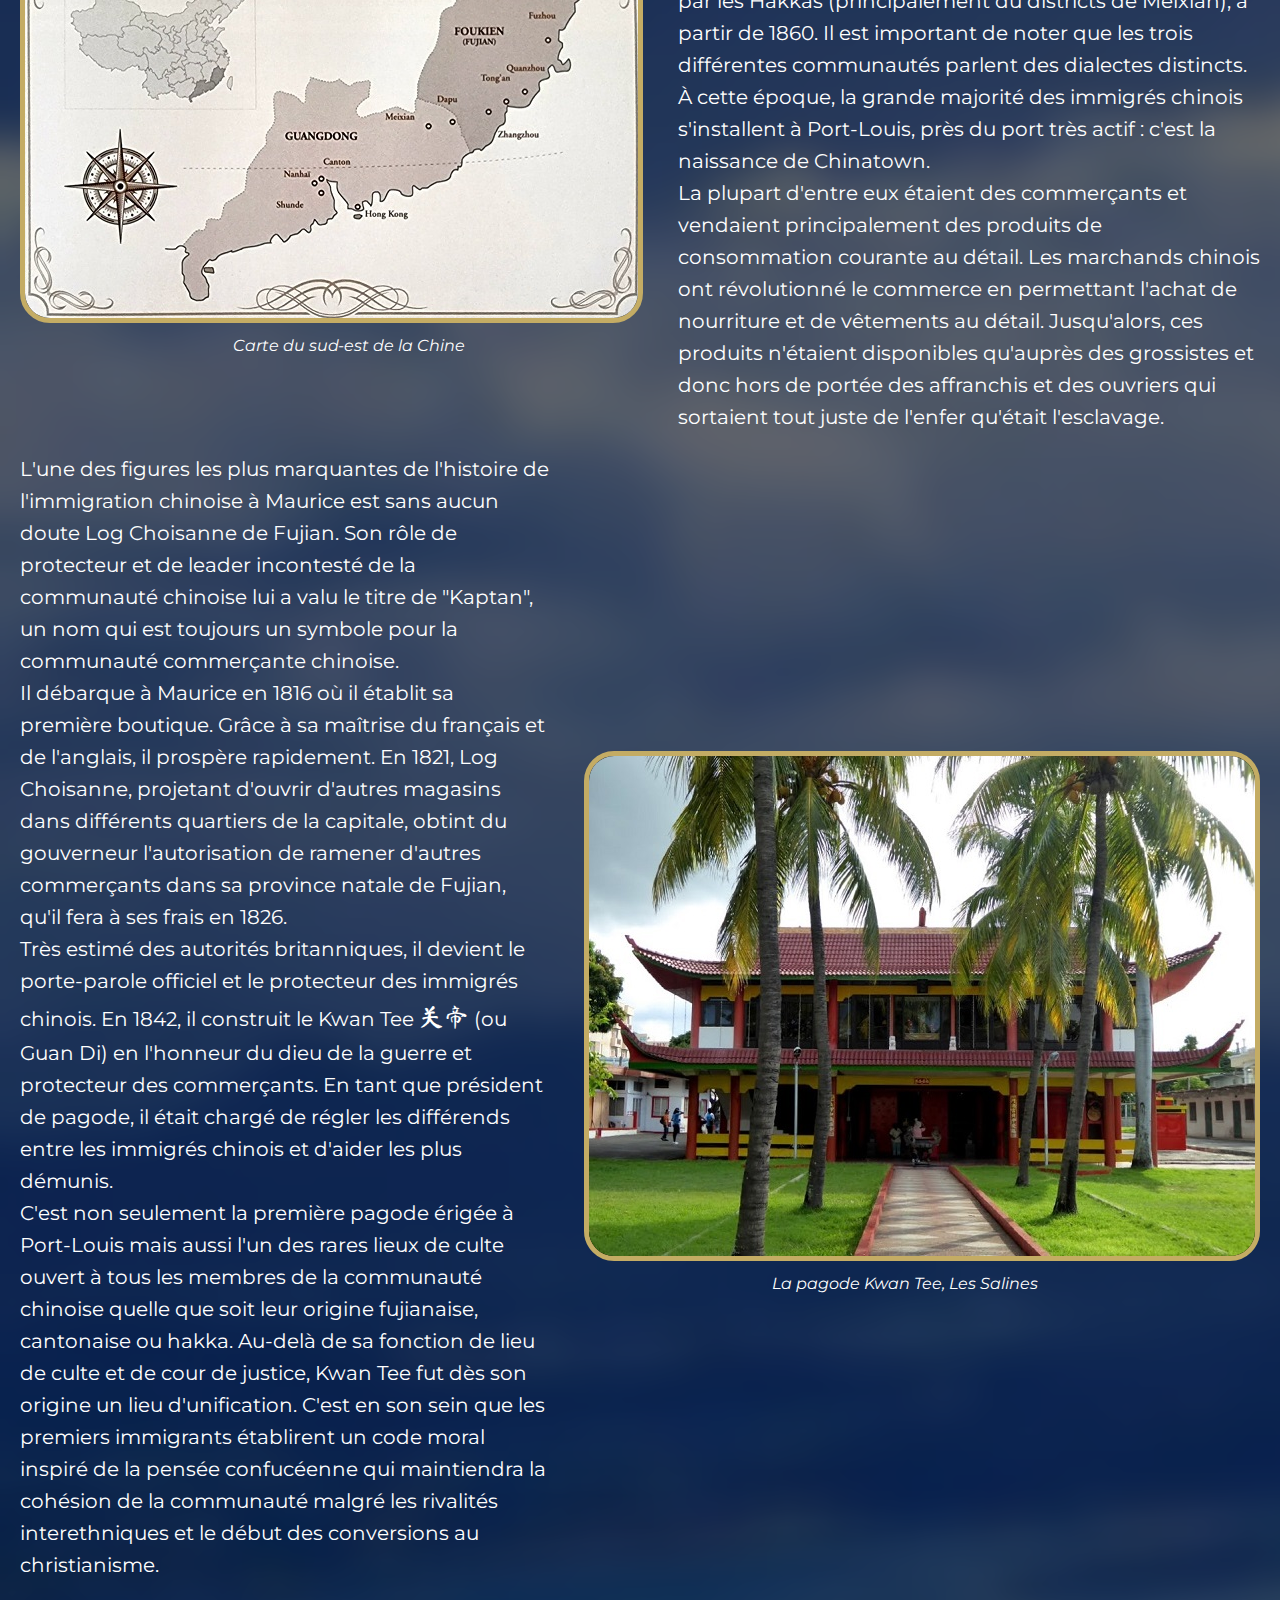
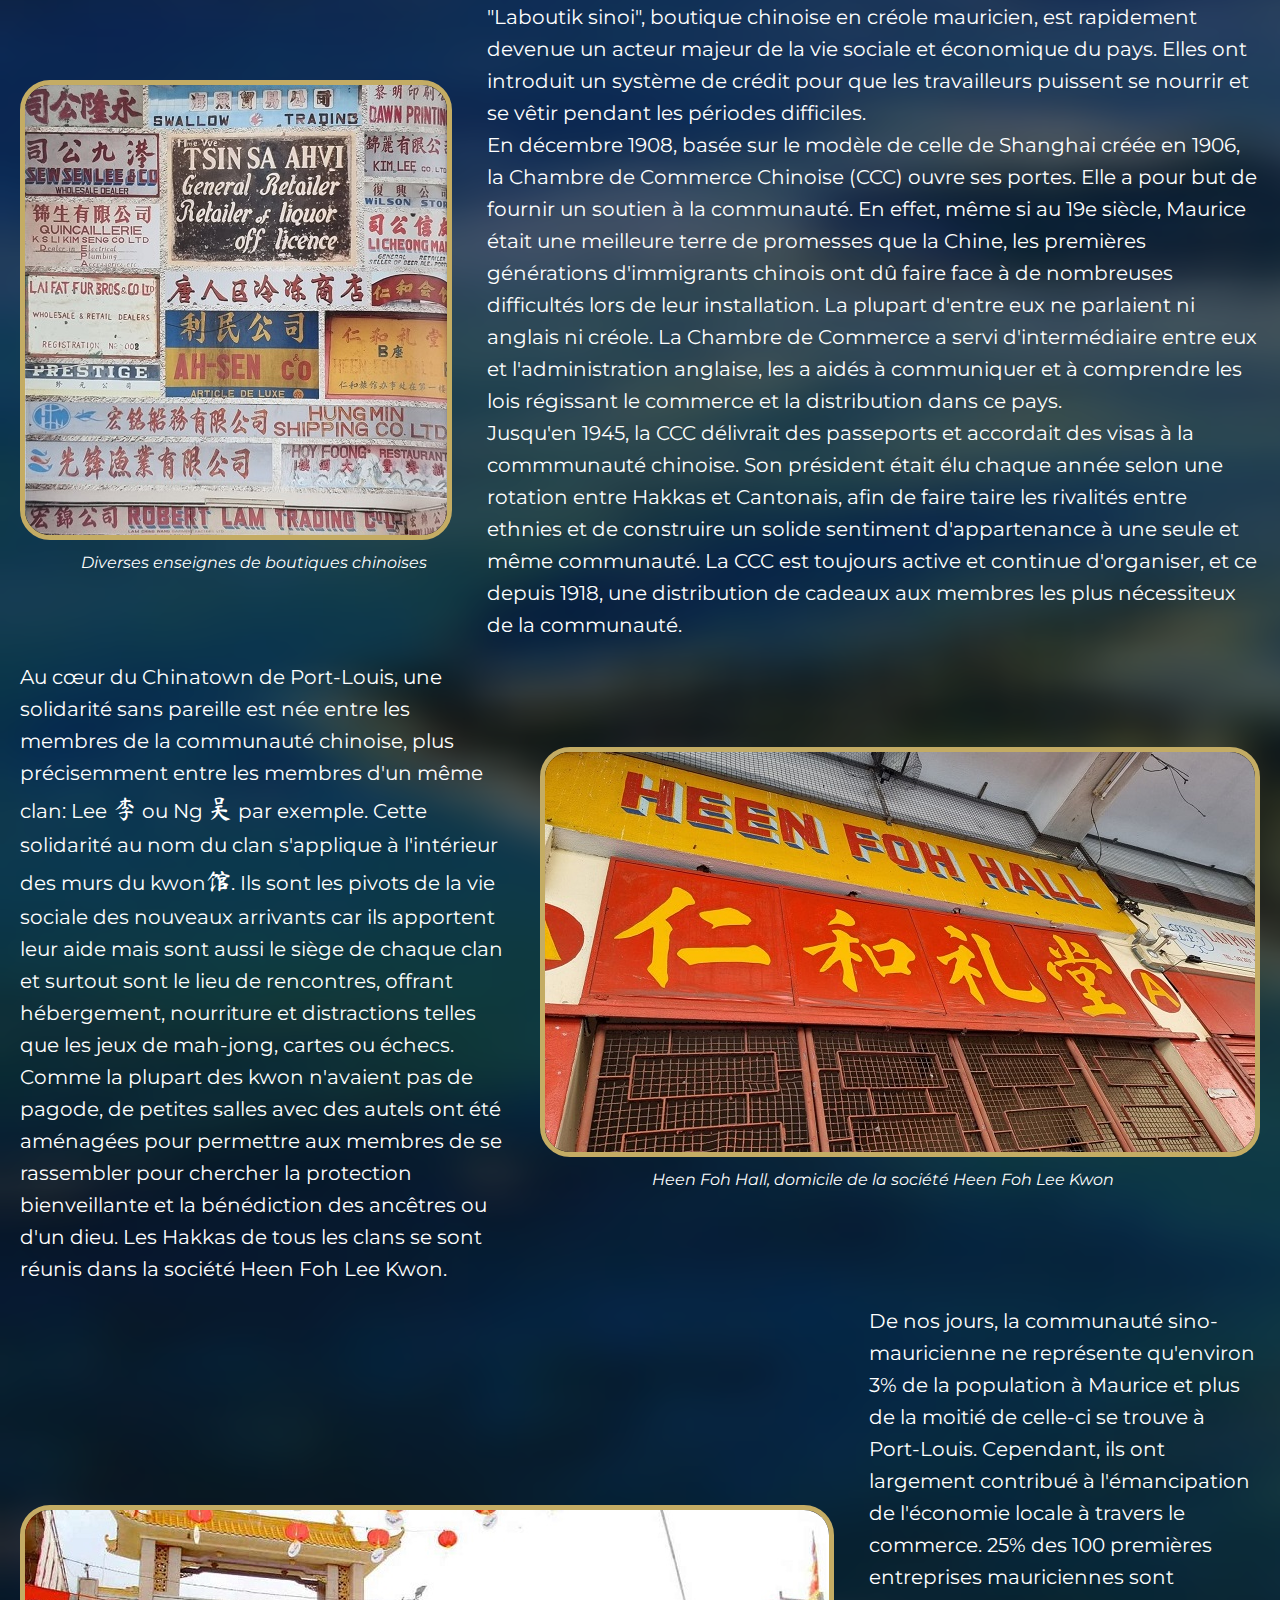
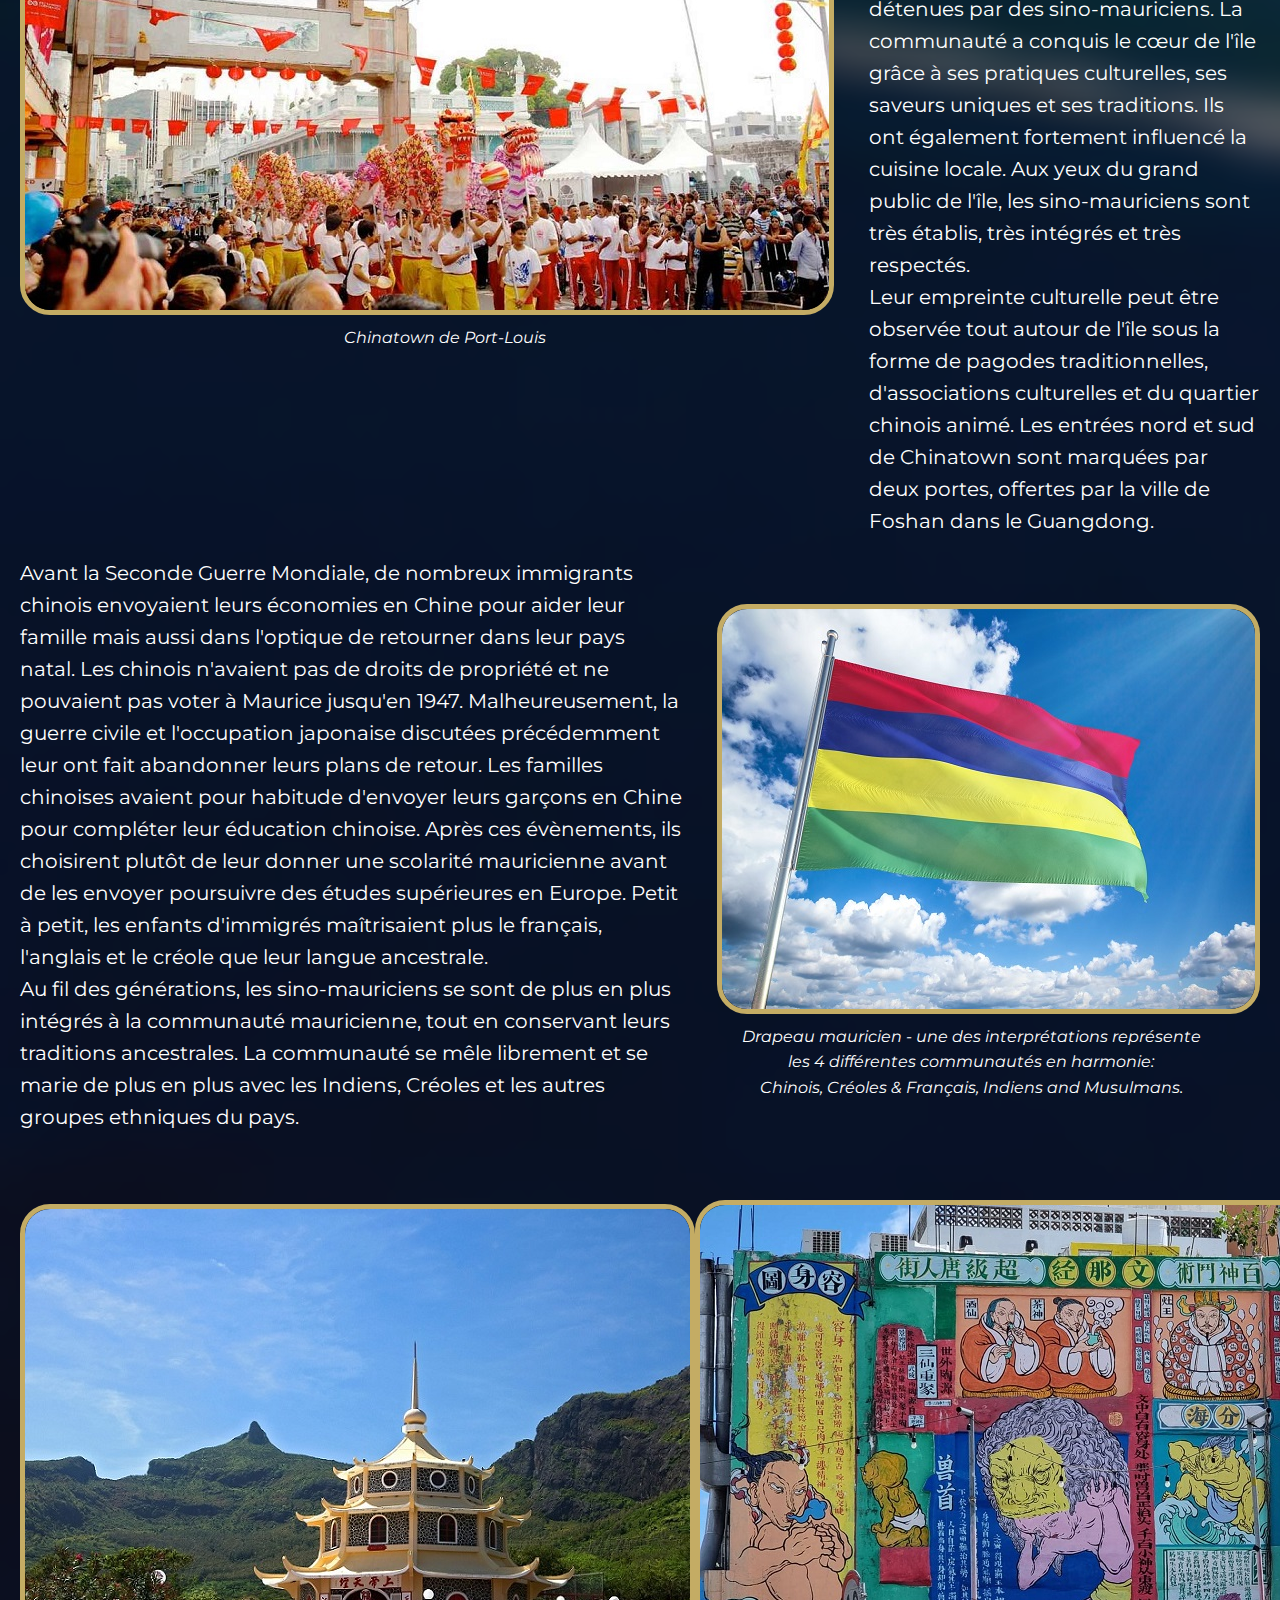
==== commit 851e4254: "Update index_fr.html" ====
--- a/index_fr.html
+++ b/index_fr.html
@@ -8,6 +8,7 @@
 	<link rel="preconnect" href="https://fonts.gstatic.com" crossorigin>
 	<link href="https://fonts.googleapis.com/css2?family=Ma+Shan+Zheng&family=Montserrat:wght@500&display=swap" rel="stylesheet"> 
 	<title>Hakka roots</title>
+	<link rel="icon" href="img/favicon.ico" />
 </head>
 <body>
 	<nav class="nav">
--- a/css/style.css
+++ b/css/style.css
@@ -66,9 +66,9 @@
 .logo {
 	padding: 8px 0 0 15px;
 	position: absolute;
-	margin-left: 50px;
+	margin-left: 30px;
 	left: 0px;
-	width: 230px;
+	width: 280px;
 }
 
 
